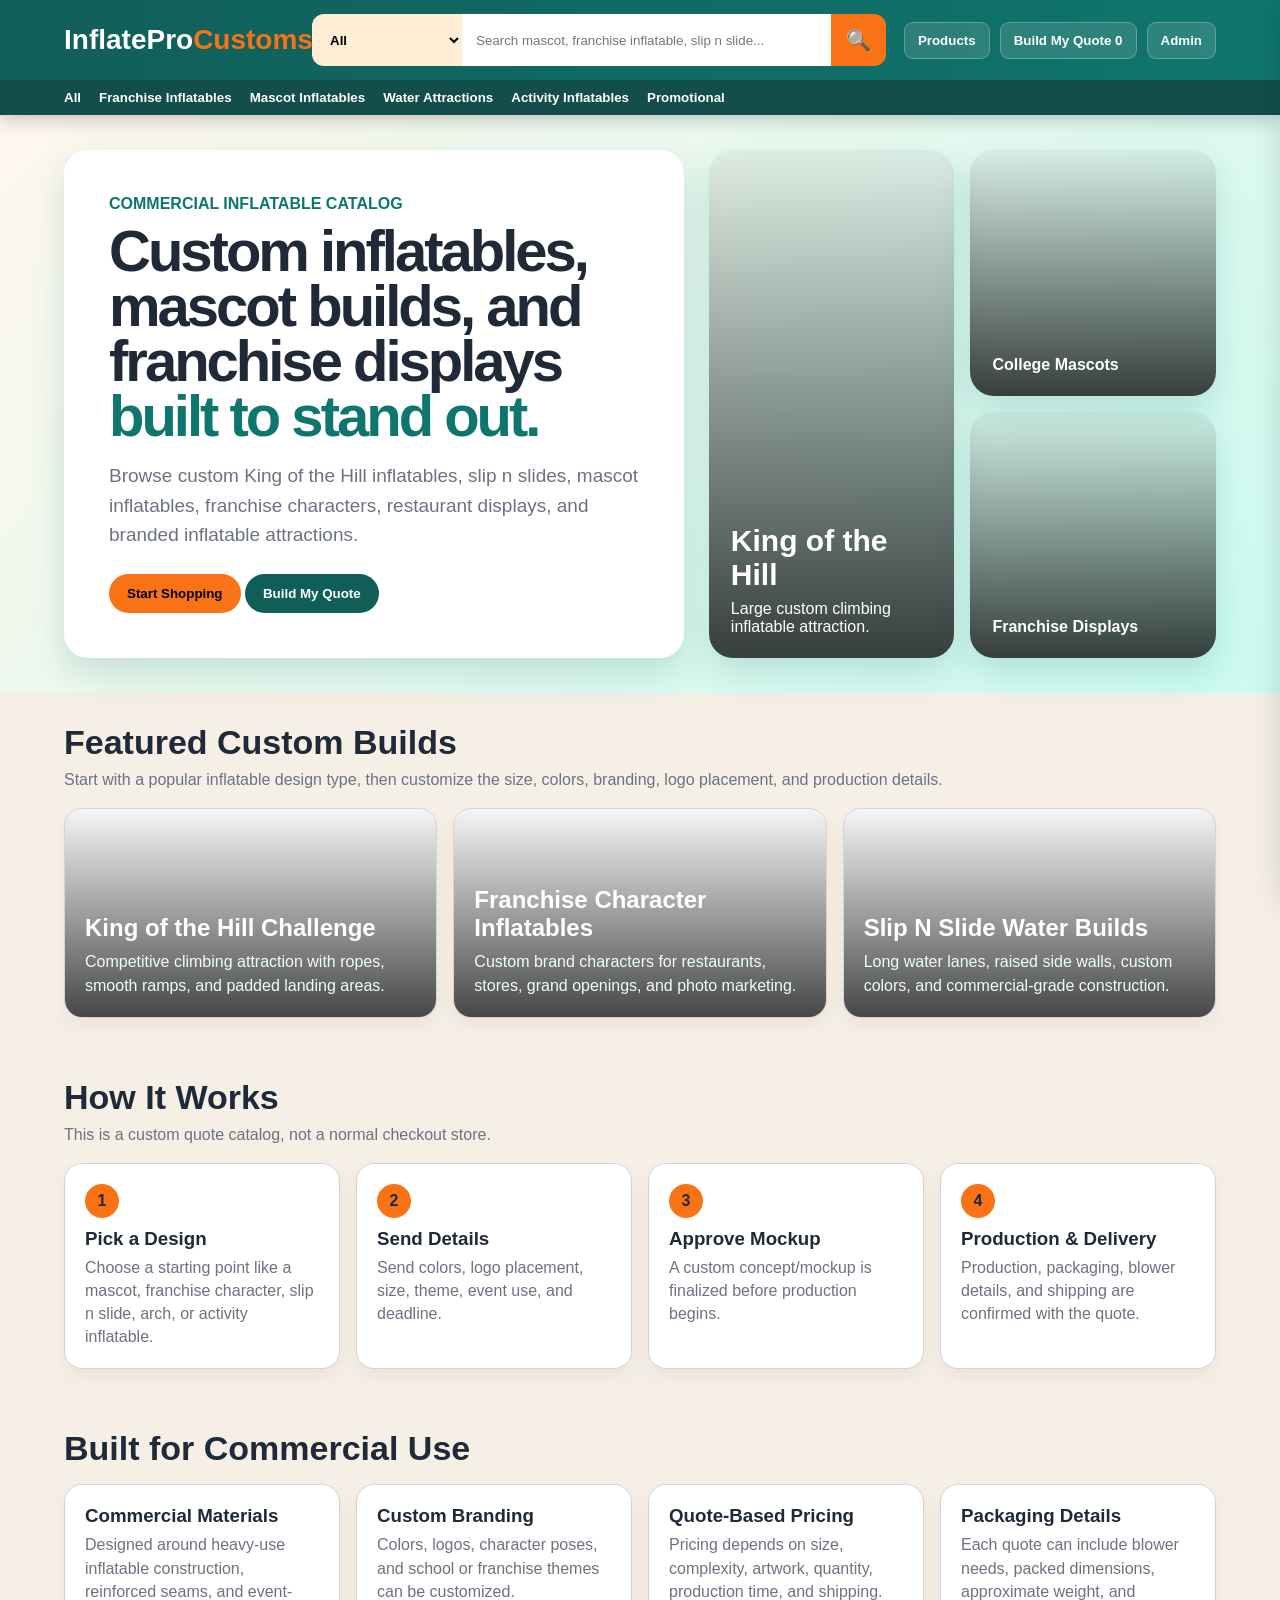
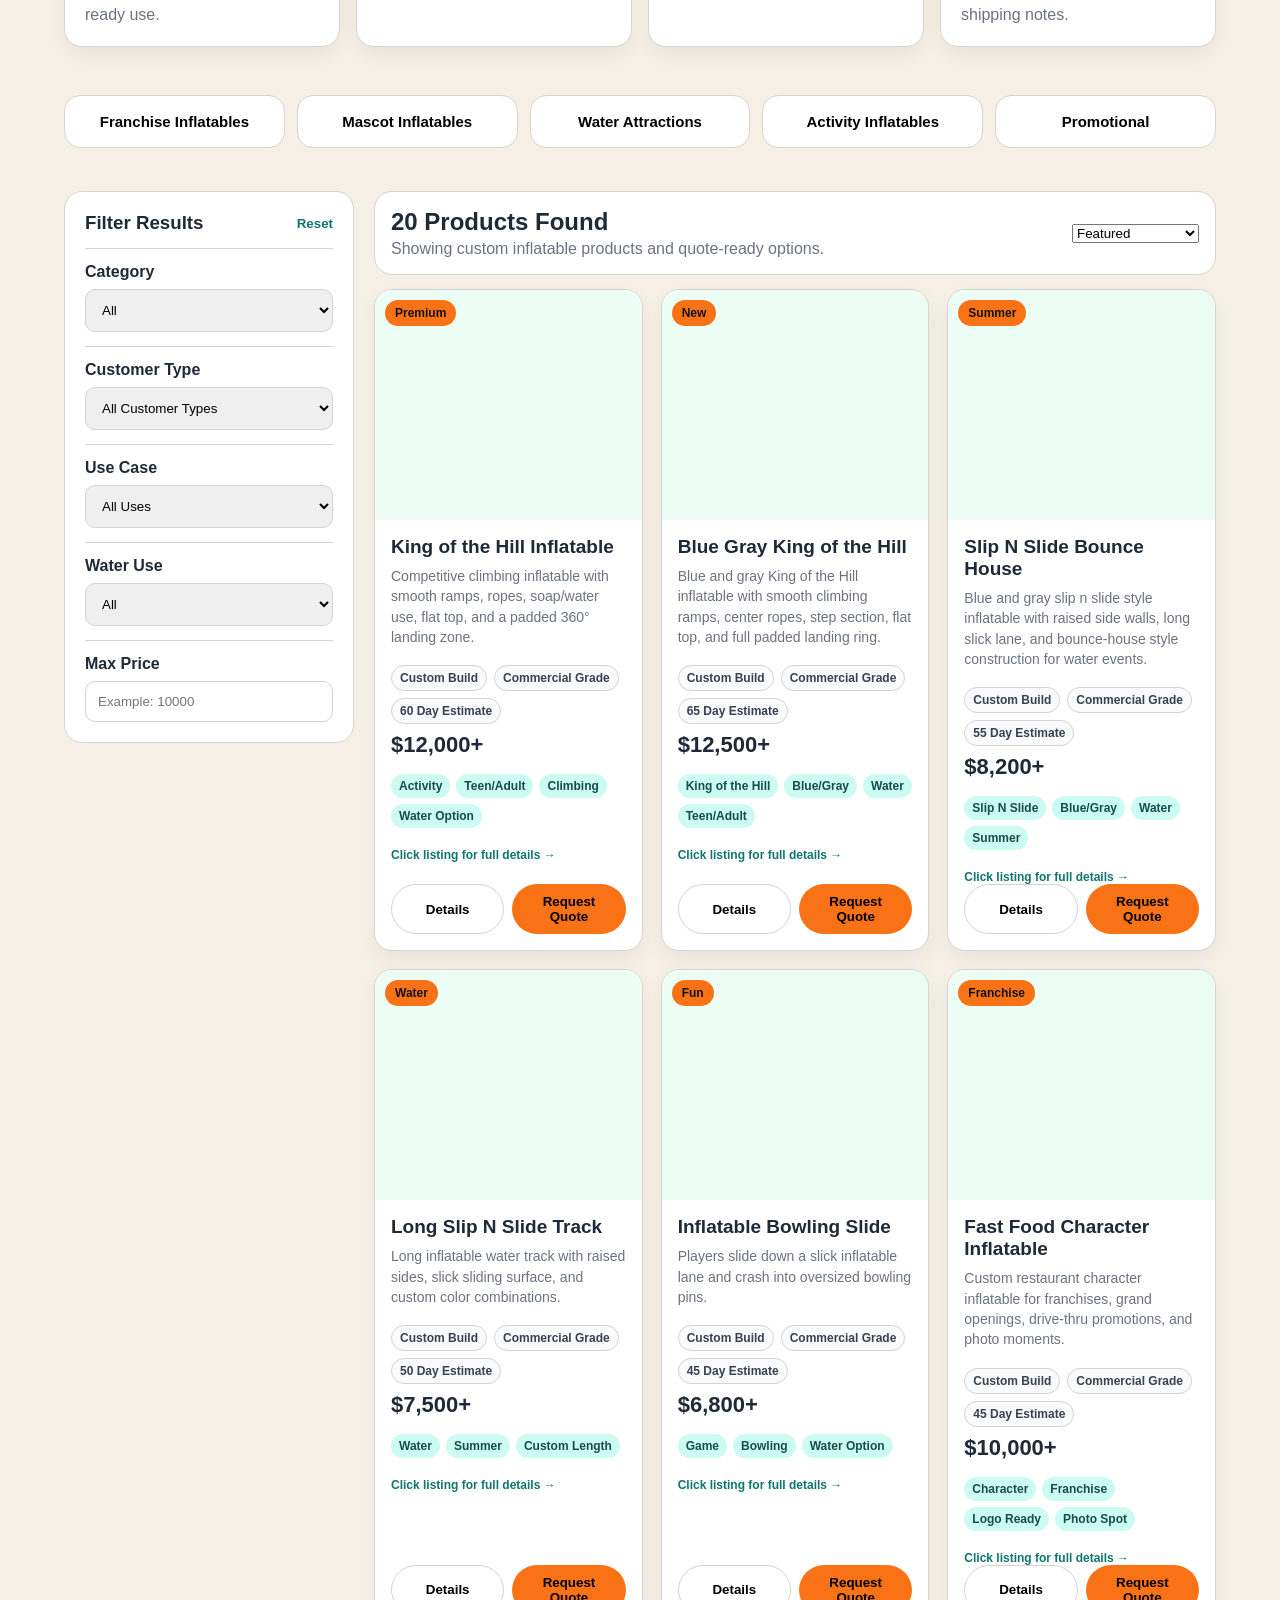
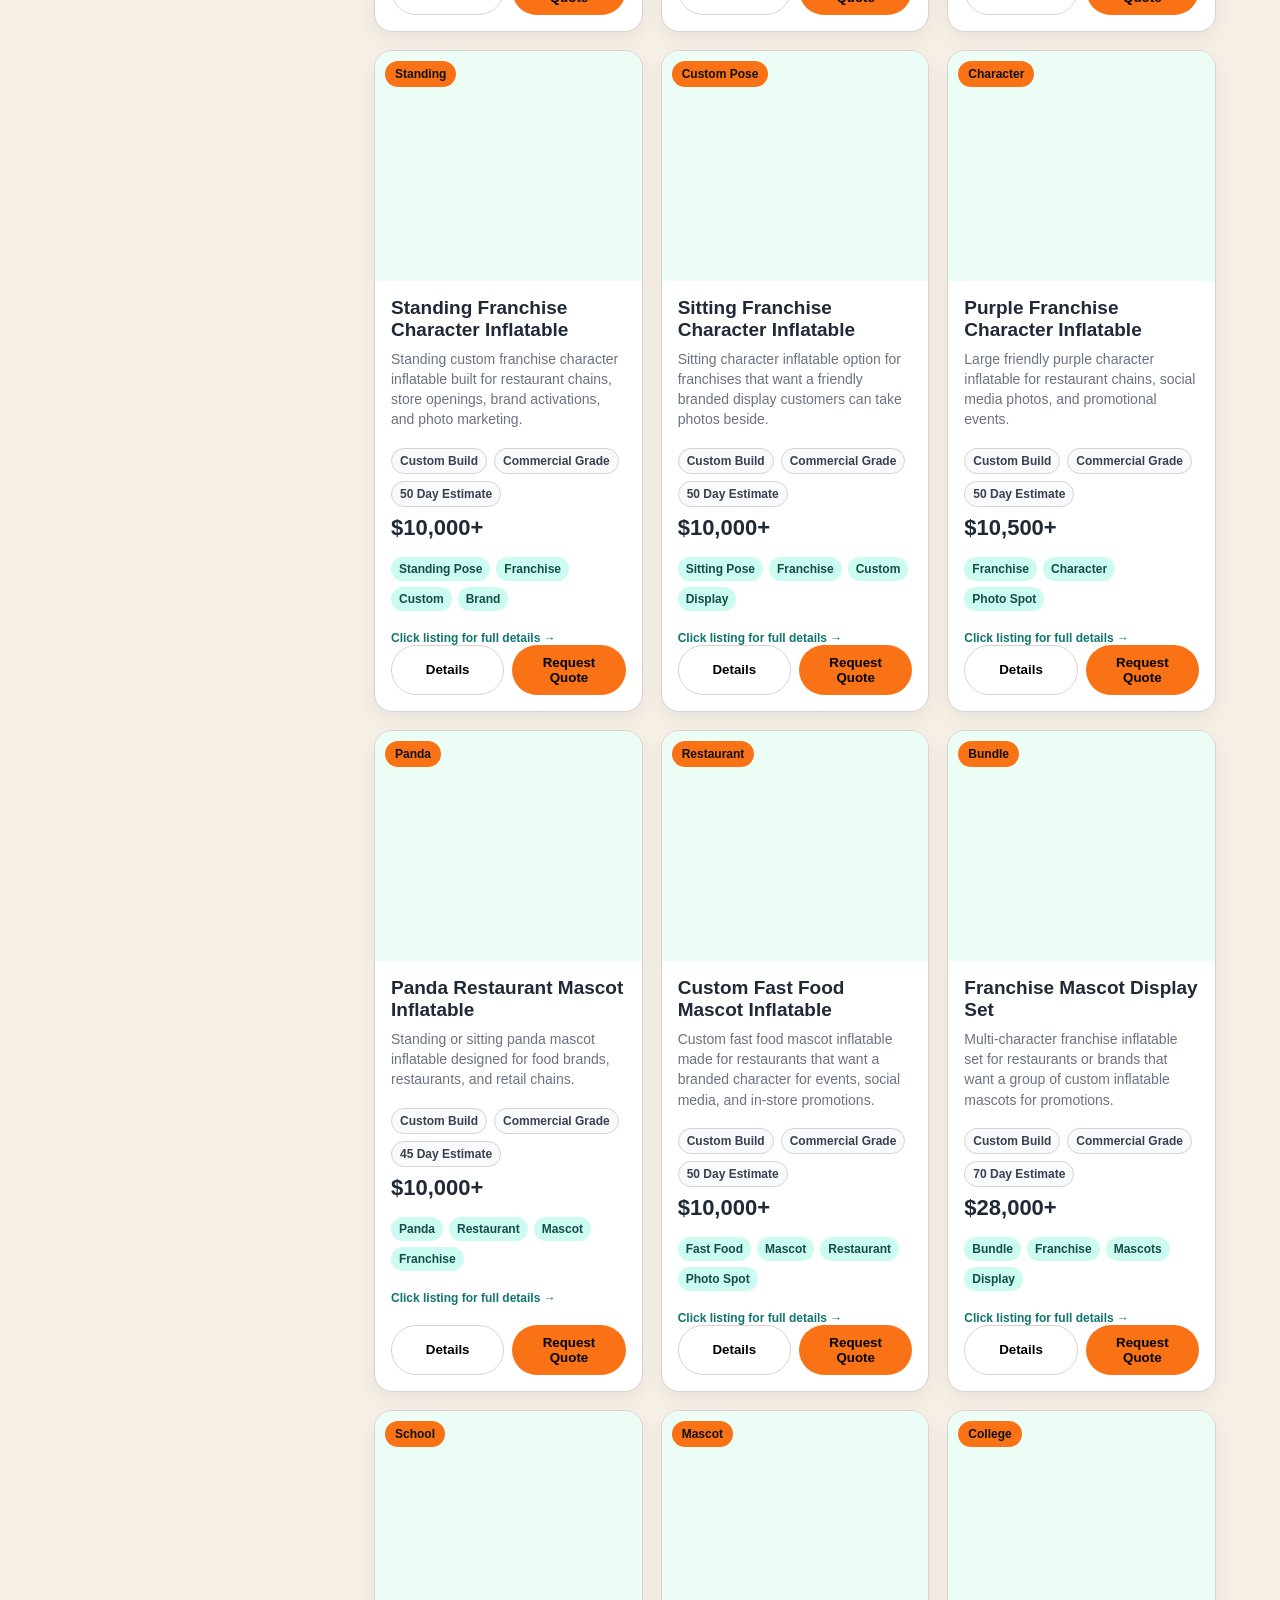
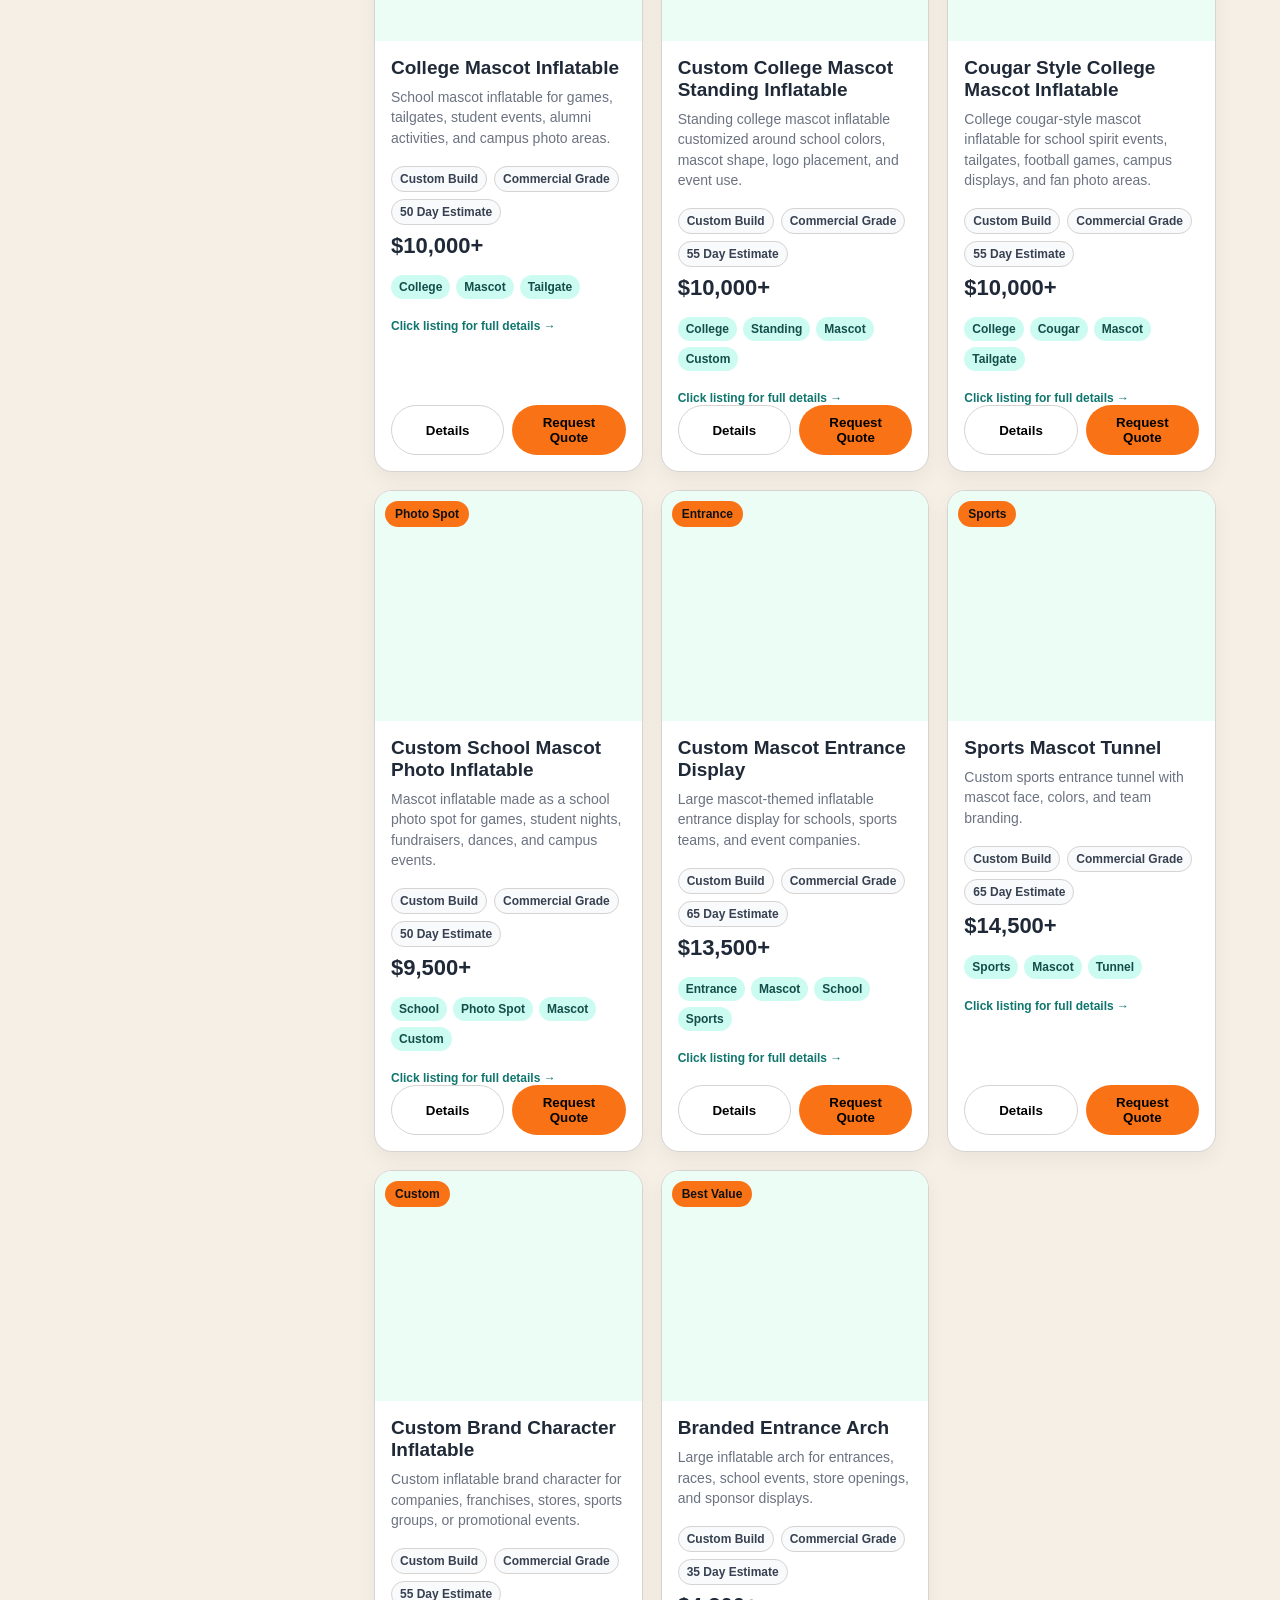
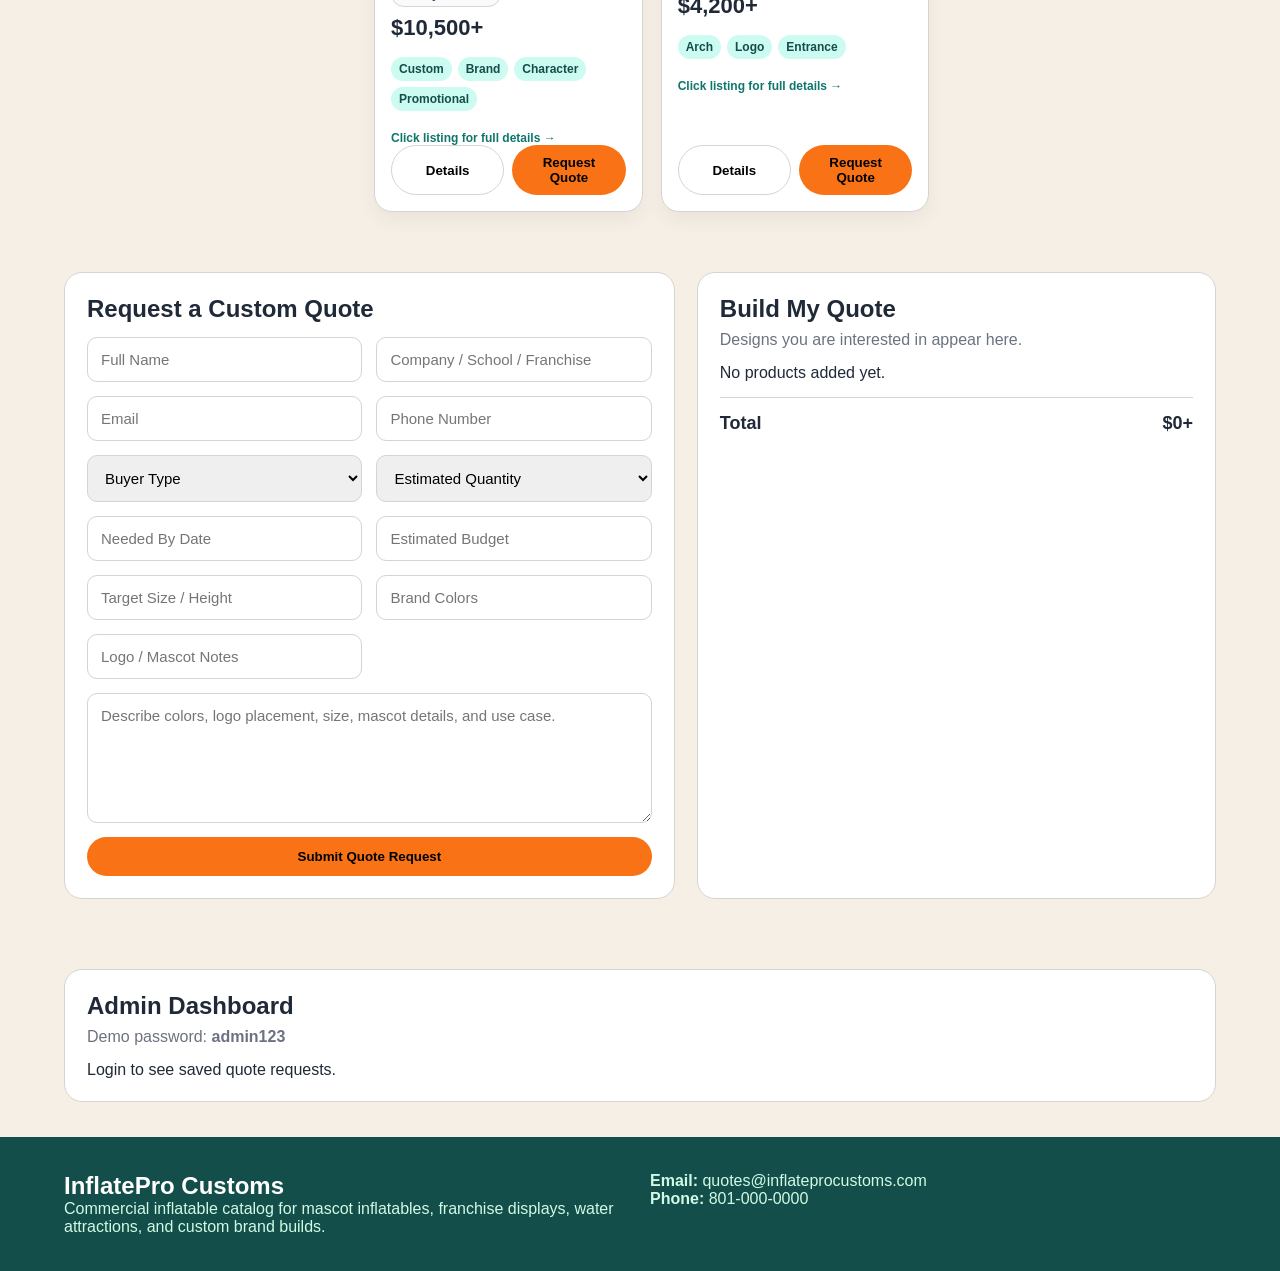
==== index.html @ a17d17d0 "Update index.html" ====
<!DOCTYPE html>
<html lang="en">
<head>
<meta charset="UTF-8">
<meta name="viewport" content="width=device-width, initial-scale=1.0">
<title>InflatePro Customs</title>

<style>
:root{
  --main:#0f766e;
  --dark:#115e59;
  --accent:#f97316;
  --cream:#fff7ed;
  --bg:#f5efe6;
  --card:#fff;
  --text:#1f2937;
  --muted:#6b7280;
  --border:#d6d3d1;
  --gold:#f59e0b;
}

*{box-sizing:border-box;margin:0;padding:0;font-family:Arial,Helvetica,sans-serif}
body{background:var(--bg);color:var(--text)}
button,input,select,textarea{font-family:inherit}
button{cursor:pointer}
.hidden{display:none!important}

header{
  position:sticky;
  top:0;
  z-index:1000;
  background:linear-gradient(90deg,var(--dark),var(--main));
  color:white;
  box-shadow:0 4px 18px rgba(0,0,0,.22);
}

.top{
  padding:14px 5%;
  display:grid;
  grid-template-columns:230px 1fr auto;
  gap:18px;
  align-items:center;
}

.logo{font-size:28px;font-weight:900}
.logo span{color:var(--accent)}

.search{
  display:grid;
  grid-template-columns:150px 1fr 55px;
  border-radius:12px;
  overflow:hidden;
}

.search select,.search input,.search button{border:0;padding:14px}
.search select{background:#ffedd5;font-weight:900}
.search button{background:var(--accent);font-size:20px}

.actions{display:flex;gap:10px}
.actions button{
  background:rgba(255,255,255,.12);
  color:white;
  border:1px solid rgba(255,255,255,.25);
  border-radius:9px;
  padding:10px 13px;
  font-weight:900;
}

nav{
  background:#134e4a;
  padding:10px 5%;
  display:flex;
  gap:18px;
  overflow-x:auto;
}

nav button{
  background:none;
  border:0;
  color:white;
  font-weight:900;
  white-space:nowrap;
}

nav button:hover{color:var(--accent)}

.hero{
  padding:35px 5%;
  display:grid;
  grid-template-columns:1.1fr .9fr;
  gap:25px;
  background:linear-gradient(135deg,#fff7ed,#ccfbf1);
}

.heroText{
  background:white;
  border-radius:24px;
  padding:45px;
  box-shadow:0 15px 35px rgba(15,118,110,.18);
}

.heroText h1{
  font-size:58px;
  line-height:.95;
  letter-spacing:-3px;
  margin-bottom:18px;
}

.heroText h1 span{color:var(--main)}

.heroText p{
  color:var(--muted);
  font-size:19px;
  line-height:1.55;
  margin-bottom:24px;
}

.btn{
  border:1px solid var(--border);
  background:white;
  border-radius:999px;
  padding:12px 18px;
  font-weight:900;
}

.btn.primary{border:0;background:var(--accent)}
.btn.dark{border:0;background:var(--dark);color:white}

.heroCards{
  display:grid;
  grid-template-columns:1fr 1fr;
  gap:16px;
}

.heroCard{
  min-height:180px;
  background-size:cover;
  background-position:center;
  border-radius:24px;
  position:relative;
  overflow:hidden;
  padding:22px;
  display:flex;
  align-items:flex-end;
  box-shadow:0 15px 35px rgba(15,118,110,.18);
}

.heroCard.big{grid-row:span 2}

.heroCard:after{
  content:"";
  position:absolute;
  inset:0;
  background:linear-gradient(to top,rgba(0,0,0,.75),rgba(0,0,0,.05));
}

.heroCard h3,.heroCard strong,.heroCard p{
  position:relative;
  z-index:2;
  color:white;
}

.heroCard h3{font-size:30px;margin-bottom:8px}

.quick{
  padding:18px 5%;
  display:grid;
  grid-template-columns:repeat(auto-fit,minmax(170px,1fr));
  gap:12px;
}

.quick button{
  background:white;
  border:1px solid var(--border);
  border-radius:16px;
  padding:17px;
  font-weight:900;
  font-size:15px;
}

.layout{
  padding:25px 5%;
  display:grid;
  grid-template-columns:290px 1fr;
  gap:20px;
}

aside{
  background:white;
  border:1px solid var(--border);
  border-radius:18px;
  padding:20px;
  height:max-content;
  position:sticky;
  top:120px;
}

.filter{
  border-top:1px solid var(--border);
  padding-top:14px;
  margin-top:14px;
}

.filter label{
  font-weight:900;
  display:block;
  margin-bottom:8px;
}

.filter input,.filter select{
  width:100%;
  padding:12px;
  border:1px solid var(--border);
  border-radius:10px;
}

.resultsTop{
  background:white;
  border:1px solid var(--border);
  border-radius:18px;
  padding:16px;
  margin-bottom:14px;
  display:flex;
  justify-content:space-between;
  align-items:center;
  gap:15px;
}

.resultsTop p{color:var(--muted);margin-top:4px}

.grid{
  display:grid;
  grid-template-columns:repeat(auto-fill,minmax(250px,1fr));
  gap:18px;
}

.card{
  background:white;
  border:1px solid var(--border);
  border-radius:18px;
  overflow:hidden;
  display:flex;
  flex-direction:column;
  box-shadow:0 8px 20px rgba(0,0,0,.05);
}

.img{
  height:230px;
  background:#ecfdf5;
  background-size:cover;
  background-position:center;
  position:relative;
}

.badge{
  position:absolute;
  top:10px;
  left:10px;
  background:var(--accent);
  color:#111;
  font-weight:900;
  font-size:12px;
  padding:6px 10px;
  border-radius:999px;
}

.cardBody{
  padding:16px;
  display:flex;
  flex-direction:column;
  flex:1;
}

.cardBody h3{font-size:19px;margin-bottom:8px}

.cardBody p{
  color:var(--muted);
  font-size:14px;
  line-height:1.45;
  margin-bottom:10px;
}

.stars{
  color:var(--gold);
  font-weight:900;
  font-size:13px;
  margin-bottom:8px;
}

.price{font-size:22px;font-weight:900;margin-bottom:8px}

.tags{
  display:flex;
  flex-wrap:wrap;
  gap:6px;
  margin:8px 0 14px;
}

.tag{
  background:#ccfbf1;
  color:#134e4a;
  border-radius:999px;
  padding:5px 8px;
  font-size:12px;
  font-weight:900;
}

.cardBtns{
  margin-top:auto;
  display:grid;
  grid-template-columns:1fr 1fr;
  gap:8px;
}

.cardBtns button{
  border:1px solid var(--border);
  background:white;
  border-radius:999px;
  padding:10px;
  font-weight:900;
}

.cardBtns .add{border:0;background:var(--accent)}

.quote{
  padding:35px 5%;
  display:grid;
  grid-template-columns:1fr .85fr;
  gap:22px;
}

form,.summary,.admin{
  background:white;
  border:1px solid var(--border);
  border-radius:18px;
  padding:22px;
}

form{
  display:grid;
  grid-template-columns:1fr 1fr;
  gap:14px;
}

form input,form select,form textarea{
  padding:13px;
  border:1px solid var(--border);
  border-radius:10px;
  font-size:15px;
}

form textarea,.full{grid-column:1/-1}
textarea{min-height:130px}

.item{
  border:1px solid var(--border);
  border-radius:12px;
  padding:12px;
  margin-bottom:10px;
}

.total{
  border-top:1px solid var(--border);
  margin-top:15px;
  padding-top:15px;
  display:flex;
  justify-content:space-between;
  font-size:18px;
  font-weight:900;
}

.modal{
  position:fixed;
  inset:0;
  background:rgba(0,0,0,.65);
  z-index:2000;
  display:none;
  align-items:center;
  justify-content:center;
  padding:20px;
}

.modal.open{display:flex}

.modalBox{
  background:white;
  width:1000px;
  max-width:100%;
  max-height:90vh;
  overflow:auto;
  border-radius:20px;
  display:grid;
  grid-template-columns:1fr 1fr;
  position:relative;
}

.close{
  position:absolute;
  top:12px;
  right:12px;
  border:0;
  background:#eee;
  width:38px;
  height:38px;
  border-radius:50%;
  font-size:20px;
}

.modalImg{
  min-height:430px;
  background:#ecfdf5;
  background-size:cover;
  background-position:center;
}

.modalInfo{padding:30px}
.modalInfo h2{font-size:34px;margin-bottom:10px}

.modalInfo p{
  color:var(--muted);
  line-height:1.55;
  margin-bottom:12px;
}

.specs{
  display:grid;
  grid-template-columns:1fr 1fr;
  gap:10px;
  margin:15px 0;
}

.spec{
  background:#f9fafb;
  border:1px solid var(--border);
  border-radius:10px;
  padding:10px;
}

.drawer{
  position:fixed;
  right:-420px;
  top:0;
  width:400px;
  max-width:100%;
  height:100vh;
  background:white;
  z-index:2100;
  transition:.25s;
  display:flex;
  flex-direction:column;
  box-shadow:-10px 0 35px rgba(0,0,0,.25);
}

.drawer.open{right:0}

.drawerHead{
  background:var(--dark);
  color:white;
  padding:18px;
  display:flex;
  justify-content:space-between;
}

.drawerHead button{
  background:none;
  border:0;
  color:white;
  font-size:24px;
}

.drawerBody{padding:18px;overflow:auto;flex:1}
.drawerFoot{border-top:1px solid var(--border);padding:18px}
.adminSection{padding:35px 5%}

footer{
  background:#134e4a;
  color:white;
  padding:35px 5%;
  display:grid;
  grid-template-columns:1fr 1fr;
  gap:20px;
}

footer p{color:#d1fae5}


.featured,.howWorks,.trust{padding:30px 5%}
.sectionTitle{margin-bottom:16px}
.sectionTitle h2{font-size:34px;margin-bottom:6px}
.sectionTitle p{color:var(--muted);line-height:1.5}
.featuredGrid,.steps,.trustGrid{display:grid;grid-template-columns:repeat(auto-fit,minmax(230px,1fr));gap:16px}
.featuredCard,.step,.trustCard{background:white;border:1px solid var(--border);border-radius:18px;padding:20px;box-shadow:0 8px 20px rgba(0,0,0,.05)}
.featuredCard{min-height:210px;background-size:cover;background-position:center;position:relative;overflow:hidden;display:flex;align-items:flex-end;cursor:pointer}
.featuredCard:after{content:"";position:absolute;inset:0;background:linear-gradient(to top,rgba(0,0,0,.72),rgba(0,0,0,.04))}
.featuredCard div{position:relative;z-index:2;color:white}
.featuredCard h3{font-size:24px;margin-bottom:8px}
.featuredCard p{color:#ecfeff;line-height:1.45}
.card{cursor:pointer;transition:.18s}
.card:hover{transform:translateY(-3px);box-shadow:0 12px 28px rgba(0,0,0,.1)}
.cardHint{font-size:12px;color:var(--main);font-weight:900;margin-top:6px}
.proofBadges{display:flex;flex-wrap:wrap;gap:7px;margin:8px 0}
.proof{background:#f9fafb;border:1px solid var(--border);border-radius:999px;padding:5px 8px;font-size:12px;font-weight:900;color:#374151}
.modalBox{width:1180px;grid-template-columns:1.05fr .95fr}
.galleryThumbs{display:grid;grid-template-columns:repeat(4,1fr);gap:8px;padding:10px;background:#f9fafb}
.thumb{height:78px;background-size:cover;background-position:center;border:2px solid transparent;border-radius:10px;cursor:pointer}
.thumb.active{border-color:var(--accent)}
.detailTabs{grid-column:1/-1;padding:0 30px 28px}
.detailBlock{border-top:1px solid var(--border);padding-top:18px;margin-top:18px}
.detailBlock h3{margin-bottom:10px}
.detailList{display:grid;grid-template-columns:repeat(auto-fit,minmax(210px,1fr));gap:10px}
.detailList div{background:#f9fafb;border:1px solid var(--border);border-radius:12px;padding:12px;line-height:1.45}
.step strong{display:inline-grid;place-items:center;background:var(--accent);width:34px;height:34px;border-radius:50%;margin-bottom:10px}
.step p,.trustCard p{color:var(--muted);line-height:1.45;margin-top:6px}

@media(max-width:900px){
  .top,.hero,.layout,.quote,.modalBox,footer{grid-template-columns:1fr}
  aside{position:static}
  .heroText h1{font-size:42px}
  form{grid-template-columns:1fr}
}
</style>
</head>

<body>

<header>
  <div class="top">
    <div class="logo">InflatePro<span>Customs</span></div>

    <div class="search">
      <select id="department">
        <option value="all">All</option>
      </select>
      <input id="searchInput" placeholder="Search mascot, franchise inflatable, slip n slide..." oninput="renderProducts()">
      <button onclick="renderProducts()">🔍</button>
    </div>

    <div class="actions">
      <button onclick="scrollToProducts()">Products</button>
      <button onclick="openCart()">Build My Quote <span id="cartCount">0</span></button>
      <button onclick="adminLogin()">Admin</button>
    </div>
  </div>

  <nav id="nav"></nav>
</header>

<section class="hero">
  <div class="heroText">
    <div style="color:var(--main);font-weight:900;margin-bottom:10px;">COMMERCIAL INFLATABLE CATALOG</div>
    <h1>Custom inflatables, mascot builds, and franchise displays <span>built to stand out.</span></h1>
    <p>Browse custom King of the Hill inflatables, slip n slides, mascot inflatables, franchise characters, restaurant displays, and branded inflatable attractions.</p>
    <button class="btn primary" onclick="scrollToProducts()">Start Shopping</button>
    <button class="btn dark" onclick="openCart()">Build My Quote</button>
  </div>

  <div class="heroCards">
    <div class="heroCard big" id="heroBig">
      <div>
        <h3>King of the Hill</h3>
        <p>Large custom climbing inflatable attraction.</p>
      </div>
    </div>

    <div class="heroCard" id="heroMascot">
      <strong>College Mascots</strong>
    </div>

    <div class="heroCard" id="heroFranchise">
      <strong>Franchise Displays</strong>
    </div>
  </div>
</section>


<section class="featured">
  <div class="sectionTitle">
    <h2>Featured Custom Builds</h2>
    <p>Start with a popular inflatable design type, then customize the size, colors, branding, logo placement, and production details.</p>
  </div>
  <div class="featuredGrid">
    <div class="featuredCard" id="featuredHill" onclick="openModal(1)"><div><h3>King of the Hill Challenge</h3><p>Competitive climbing attraction with ropes, smooth ramps, and padded landing areas.</p></div></div>
    <div class="featuredCard" id="featuredFranchise" onclick="openModal(6)"><div><h3>Franchise Character Inflatables</h3><p>Custom brand characters for restaurants, stores, grand openings, and photo marketing.</p></div></div>
    <div class="featuredCard" id="featuredSlide" onclick="openModal(3)"><div><h3>Slip N Slide Water Builds</h3><p>Long water lanes, raised side walls, custom colors, and commercial-grade construction.</p></div></div>
  </div>
</section>

<section class="howWorks">
  <div class="sectionTitle"><h2>How It Works</h2><p>This is a custom quote catalog, not a normal checkout store.</p></div>
  <div class="steps">
    <div class="step"><strong>1</strong><h3>Pick a Design</h3><p>Choose a starting point like a mascot, franchise character, slip n slide, arch, or activity inflatable.</p></div>
    <div class="step"><strong>2</strong><h3>Send Details</h3><p>Send colors, logo placement, size, theme, event use, and deadline.</p></div>
    <div class="step"><strong>3</strong><h3>Approve Mockup</h3><p>A custom concept/mockup is finalized before production begins.</p></div>
    <div class="step"><strong>4</strong><h3>Production & Delivery</h3><p>Production, packaging, blower details, and shipping are confirmed with the quote.</p></div>
  </div>
</section>

<section class="trust">
  <div class="sectionTitle"><h2>Built for Commercial Use</h2></div>
  <div class="trustGrid">
    <div class="trustCard"><h3>Commercial Materials</h3><p>Designed around heavy-use inflatable construction, reinforced seams, and event-ready use.</p></div>
    <div class="trustCard"><h3>Custom Branding</h3><p>Colors, logos, character poses, and school or franchise themes can be customized.</p></div>
    <div class="trustCard"><h3>Quote-Based Pricing</h3><p>Pricing depends on size, complexity, artwork, quantity, production time, and shipping.</p></div>
    <div class="trustCard"><h3>Packaging Details</h3><p>Each quote can include blower needs, packed dimensions, approximate weight, and shipping notes.</p></div>
  </div>
</section>

<section class="quick" id="quick"></section>

<section class="layout" id="products">
  <aside>
    <div style="display:flex;justify-content:space-between;align-items:center;">
      <h3>Filter Results</h3>
      <button style="border:0;background:none;color:var(--main);font-weight:900;" onclick="resetFilters()">Reset</button>
    </div>

    <div class="filter">
      <label>Category</label>
      <select id="category" onchange="renderProducts()"></select>
    </div>

    <div class="filter">
      <label>Customer Type</label>
      <select id="market" onchange="renderProducts()"></select>
    </div>

    <div class="filter">
      <label>Use Case</label>
      <select id="use" onchange="renderProducts()"></select>
    </div>

    <div class="filter">
      <label>Water Use</label>
      <select id="water" onchange="renderProducts()">
        <option value="all">All</option>
        <option value="true">Water Compatible</option>
        <option value="false">Dry Use</option>
      </select>
    </div>

    <div class="filter">
      <label>Max Price</label>
      <input id="maxPrice" type="number" placeholder="Example: 10000" oninput="renderProducts()">
    </div>
  </aside>

  <main>
    <div class="resultsTop">
      <div>
        <h2 id="resultTitle">Products</h2>
        <p id="resultSub">Showing products</p>
      </div>

      <select id="sort" onchange="renderProducts()">
        <option value="featured">Featured</option>
        <option value="low">Price Low to High</option>
        <option value="high">Price High to Low</option>
        <option value="rating">Highest Rated</option>
      </select>
    </div>

    <div class="grid" id="grid"></div>
  </main>
</section>

<section class="quote">
  <form id="quoteForm" onsubmit="submitQuote(event)">
    <h2 class="full">Request a Custom Quote</h2>
    <input id="name" placeholder="Full Name" required>
    <input id="company" placeholder="Company / School / Franchise" required>
    <input id="email" type="email" placeholder="Email" required>
    <input id="phone" placeholder="Phone Number" required>

    <select id="buyer" required>
      <option value="">Buyer Type</option>
      <option>Franchise / Restaurant</option>
      <option>College / School</option>
      <option>Event Company</option>
      <option>Corporate Brand</option>
      <option>Other</option>
    </select>

    <select id="qty" required>
      <option value="">Estimated Quantity</option>
      <option>1</option>
      <option>2-5</option>
      <option>6-10</option>
      <option>10+</option>
    </select>

    <input id="deadline" placeholder="Needed By Date">
    <input id="budget" placeholder="Estimated Budget">
    <input id="targetSize" placeholder="Target Size / Height">
    <input id="brandColors" placeholder="Brand Colors">
    <input id="logoNeeded" placeholder="Logo / Mascot Notes">

    <textarea id="details" placeholder="Describe colors, logo placement, size, mascot details, and use case."></textarea>

    <button class="btn primary full" type="submit">Submit Quote Request</button>
  </form>

  <div class="summary">
    <h2>Build My Quote</h2>
    <p style="color:var(--muted);margin:8px 0 15px;">Designs you are interested in appear here.</p>
    <div id="quoteItems"></div>
    <div class="total">
      <span>Total</span>
      <span id="quoteTotal">$0+</span>
    </div>
  </div>
</section>

<section class="adminSection">
  <div class="admin">
    <h2>Admin Dashboard</h2>
    <p style="color:var(--muted);margin:8px 0 15px;">Demo password: <strong>admin123</strong></p>
    <div id="adminBox">Login to see saved quote requests.</div>
  </div>
</section>

<div class="drawer" id="drawer">
  <div class="drawerHead">
    <strong>Build My Quote</strong>
    <button onclick="closeCart()">×</button>
  </div>
  <div class="drawerBody" id="drawerItems"></div>
  <div class="drawerFoot">
    <strong>Total: <span id="drawerTotal">$0+</span></strong>
    <br><br>
    <button class="btn primary" style="width:100%" onclick="document.querySelector('.quote').scrollIntoView({behavior:'smooth'});closeCart();">Finish Quote</button>
  </div>
</div>

<div class="modal" id="modal">
  <div class="modalBox">
    <button class="close" onclick="closeModal()">×</button>
    <div>
      <div class="modalImg" id="modalImg"></div>
      <div class="galleryThumbs" id="galleryThumbs"></div>
    </div>
    <div class="modalInfo">
      <h2 id="modalName"></h2>
      <div class="stars" id="modalRating"></div>
      <h3 id="modalPrice"></h3>
      <p id="modalDesc"></p>
      <div class="tags" id="modalTags"></div>
      <div class="specs" id="modalSpecs"></div>
      <button class="btn primary" id="modalAdd">Request Quote</button>
    </div>
    <div class="detailTabs">
      <div class="detailBlock"><h3>Product Details</h3><div class="detailList" id="productDetails"></div></div>
      <div class="detailBlock"><h3>Packaging & Shipping</h3><div class="detailList" id="packagingDetails"></div></div>
      <div class="detailBlock"><h3>What Is Included</h3><div class="detailList" id="includedDetails"></div></div>
    </div>
  </div>
</div>

<footer>
  <div>
    <h2>InflatePro Customs</h2>
    <p>Commercial inflatable catalog for mascot inflatables, franchise displays, water attractions, and custom brand builds.</p>
  </div>
  <div>
    <p><strong>Email:</strong> quotes@inflateprocustoms.com</p>
    <p><strong>Phone:</strong> 801-000-0000</p>
  </div>
</footer>

<script>
function makeImage(title,type){
  const colors = {
    hill:["#0f766e","#38bdf8","#f97316"],
    slide:["#2563eb","#7dd3fc","#f97316"],
    mascot:["#7c3aed","#f8fafc","#f97316"],
    panda:["#111827","#ffffff","#f97316"],
    franchise:["#f97316","#fde68a","#0f766e"],
    arch:["#0f766e","#ccfbf1","#f97316"]
  };

  const c = colors[type] || colors.franchise;

  const svg = `
  <svg xmlns="http://www.w3.org/2000/svg" width="1400" height="900" viewBox="0 0 1400 900">
    <defs>
      <linearGradient id="bg" x1="0" y1="0" x2="1" y2="1">
        <stop offset="0" stop-color="#fff7ed"/>
        <stop offset="1" stop-color="#ccfbf1"/>
      </linearGradient>
      <filter id="shadow">
        <feDropShadow dx="0" dy="18" stdDeviation="16" flood-color="#000" flood-opacity=".25"/>
      </filter>
    </defs>

    <rect width="1400" height="900" fill="url(#bg)"/>
    <circle cx="1120" cy="150" r="260" fill="#99f6e4" opacity=".55"/>
    <rect x="80" y="650" width="1240" height="150" rx="75" fill="#d1fae5" stroke="#115e59" stroke-width="8"/>

    ${
      type === "hill" ? `
      <g filter="url(#shadow)">
        <rect x="250" y="540" width="900" height="210" rx="100" fill="${c[0]}" stroke="#134e4a" stroke-width="10"/>
        <rect x="360" y="590" width="680" height="110" rx="55" fill="${c[1]}" stroke="#134e4a" stroke-width="6"/>
        <path d="M390 610 L700 230 L1010 610 Z" fill="${c[1]}" stroke="#134e4a" stroke-width="10"/>
        <path d="M500 610 L700 310 L900 610 Z" fill="#bae6fd" opacity=".9"/>
        <rect x="610" y="220" width="180" height="65" rx="25" fill="#22c55e" stroke="#134e4a" stroke-width="8"/>
        <line x1="700" y1="290" x2="500" y2="610" stroke="${c[2]}" stroke-width="10"/>
        <line x1="700" y1="290" x2="560" y2="610" stroke="${c[2]}" stroke-width="10"/>
        <line x1="700" y1="290" x2="620" y2="610" stroke="${c[2]}" stroke-width="10"/>
        <line x1="700" y1="290" x2="680" y2="610" stroke="${c[2]}" stroke-width="10"/>
        <line x1="700" y1="290" x2="740" y2="610" stroke="${c[2]}" stroke-width="10"/>
        <line x1="700" y1="290" x2="800" y2="610" stroke="${c[2]}" stroke-width="10"/>
        <line x1="700" y1="290" x2="860" y2="610" stroke="${c[2]}" stroke-width="10"/>
        <line x1="700" y1="290" x2="920" y2="610" stroke="${c[2]}" stroke-width="10"/>
      </g>` :
      type === "slide" ? `
      <g filter="url(#shadow)">
        <path d="M180 660 L1180 660 L980 350 L360 350 Z" fill="${c[0]}" stroke="#134e4a" stroke-width="10"/>
        <path d="M300 625 L1060 625 L910 410 L430 410 Z" fill="${c[1]}" opacity=".95"/>
        <line x1="180" y1="660" x2="360" y2="350" stroke="#1e40af" stroke-width="42"/>
        <line x1="1180" y1="660" x2="980" y2="350" stroke="#1e40af" stroke-width="42"/>
        <circle cx="1070" cy="650" r="20" fill="#7dd3fc"/>
        <circle cx="1125" cy="625" r="16" fill="#7dd3fc"/>
        <circle cx="1010" cy="615" r="14" fill="#7dd3fc"/>
      </g>` :
      type === "arch" ? `
      <g filter="url(#shadow)">
        <rect x="260" y="240" width="880" height="520" rx="130" fill="${c[0]}" stroke="#134e4a" stroke-width="10"/>
        <rect x="430" y="390" width="540" height="370" rx="70" fill="#fff7ed" stroke="#134e4a" stroke-width="8"/>
        <rect x="350" y="290" width="700" height="90" rx="45" fill="${c[2]}" stroke="#134e4a" stroke-width="6"/>
      </g>` :
      `
      <g filter="url(#shadow)">
        <ellipse cx="700" cy="360" rx="205" ry="190" fill="${c[1]}" stroke="#134e4a" stroke-width="10"/>
        <rect x="450" y="500" width="500" height="260" rx="120" fill="${c[0]}" stroke="#134e4a" stroke-width="10"/>
        <rect x="315" y="470" width="220" height="140" rx="70" fill="${c[0]}" stroke="#134e4a" stroke-width="8"/>
        <rect x="865" y="470" width="220" height="140" rx="70" fill="${c[0]}" stroke="#134e4a" stroke-width="8"/>
        <circle cx="620" cy="340" r="28" fill="#111827"/>
        <circle cx="780" cy="340" r="28" fill="#111827"/>
        <path d="M610 410 Q700 480 790 410" fill="none" stroke="#111827" stroke-width="12" stroke-linecap="round"/>
        <circle cx="540" cy="240" r="55" fill="${c[0]}" stroke="#134e4a" stroke-width="8"/>
        <circle cx="860" cy="240" r="55" fill="${c[0]}" stroke="#134e4a" stroke-width="8"/>
      </g>`
    }

    <rect x="90" y="70" width="760" height="150" rx="30" fill="white" stroke="#d6d3d1" stroke-width="4"/>
    <text x="130" y="145" font-family="Arial" font-size="54" font-weight="900" fill="#1f2937">${title}</text>
    <text x="130" y="195" font-family="Arial" font-size="25" font-weight="700" fill="#0f766e">InflatePro Customs</text>
  </svg>`;

  return "data:image/svg+xml;charset=UTF-8," + encodeURIComponent(svg);
}

const products = [
  {
    id:1,
    name:"King of the Hill Inflatable",
    category:"Activity Inflatables",
    market:"Event Rentals",
    use:"Game / Activity",
    price:12000,
    image:"images/king-of-the-hill.png",
    rating:4.9,
    reviews:19,
    badge:"Premium",
    size:"Large Custom",
    days:60,
    water:true,
    desc:"Competitive climbing inflatable with smooth ramps, ropes, soap/water use, flat top, and a padded 360° landing zone.",
    tags:["Activity","Teen/Adult","Climbing","Water Option"],
    keywords:["king of the mountain","king of the hill","hill","climb","water","soap","teen"]
  },
  {
    id:2,
    name:"Blue Gray King of the Hill",
    category:"Activity Inflatables",
    market:"Event Rentals",
    use:"Game / Activity",
    price:12500,
    image:"images/blue-gray-king-of-the-hill.png",
    rating:4.9,
    reviews:16,
    badge:"New",
    size:"Large Custom",
    days:65,
    water:true,
    desc:"Blue and gray King of the Hill inflatable with smooth climbing ramps, center ropes, step section, flat top, and full padded landing ring.",
    tags:["King of the Hill","Blue/Gray","Water","Teen/Adult"],
    keywords:["blue gray king of the hill","king of the mountain","climbing inflatable","ropes","landing ring","soap water"]
  },
  {
    id:3,
    name:"Slip N Slide Bounce House",
    category:"Water Attractions",
    market:"Event Rentals",
    use:"Water Attraction",
    price:8200,
    image:"images/slip-n-slide-bounce-house.png",
    rating:4.8,
    reviews:21,
    badge:"Summer",
    size:"Custom Length",
    days:55,
    water:true,
    desc:"Blue and gray slip n slide style inflatable with raised side walls, long slick lane, and bounce-house style construction for water events.",
    tags:["Slip N Slide","Blue/Gray","Water","Summer"],
    keywords:["blue gray slip n slide","slip and slide bounce house","water track","side walls","slick lane"]
  },
  {
    id:4,
    name:"Long Slip N Slide Track",
    category:"Water Attractions",
    market:"Event Rentals",
    use:"Water Attraction",
    price:7500,
    image:"images/long-slip-n-slide-track.png",
    rating:4.7,
    reviews:18,
    badge:"Water",
    size:"30-100 ft",
    days:50,
    water:true,
    desc:"Long inflatable water track with raised sides, slick sliding surface, and custom color combinations.",
    tags:["Water","Summer","Custom Length"],
    keywords:["slip n slide","slip and slide","water slide","summer"]
  },
  {
    id:5,
    name:"Inflatable Bowling Slide",
    category:"Activity Inflatables",
    market:"Event Rentals",
    use:"Game / Activity",
    price:6800,
    image:"images/inflatable-bowling-slide.png",
    rating:4.8,
    reviews:22,
    badge:"Fun",
    size:"25-60 ft",
    days:45,
    water:true,
    desc:"Players slide down a slick inflatable lane and crash into oversized bowling pins.",
    tags:["Game","Bowling","Water Option"],
    keywords:["bowling","pins","slide","game"]
  },
  {
    id:6,
    name:"Fast Food Character Inflatable",
    category:"Franchise Inflatables",
    market:"Restaurants",
    use:"Brand Display",
    price:10000,
    image:"images/franchise-character.png",
    rating:4.9,
    reviews:42,
    badge:"Franchise",
    size:"Up to 6 ft",
    days:45,
    water:false,
    desc:"Custom restaurant character inflatable for franchises, grand openings, drive-thru promotions, and photo moments.",
    tags:["Character","Franchise","Logo Ready","Photo Spot"],
    keywords:["restaurant","fast food","character","franchise","brand display"]
  },
  {
    id:7,
    name:"Standing Franchise Character Inflatable",
    category:"Franchise Inflatables",
    market:"Restaurants",
    use:"Brand Display",
    price:10000,
    image:"images/standing-franchise-character.png",
    rating:4.9,
    reviews:18,
    badge:"Standing",
    size:"Up to 6 ft",
    days:50,
    water:false,
    desc:"Standing custom franchise character inflatable built for restaurant chains, store openings, brand activations, and photo marketing.",
    tags:["Standing Pose","Franchise","Custom","Brand"],
    keywords:["standing mascot","standing character","restaurant inflatable","brand display","custom franchise"]
  },
  {
    id:8,
    name:"Sitting Franchise Character Inflatable",
    category:"Franchise Inflatables",
    market:"Restaurants",
    use:"Brand Display",
    price:10000,
    image:"images/sitting-franchise-character.png",
    rating:4.8,
    reviews:11,
    badge:"Custom Pose",
    size:"Up to 6 ft",
    days:50,
    water:false,
    desc:"Sitting character inflatable option for franchises that want a friendly branded display customers can take photos beside.",
    tags:["Sitting Pose","Franchise","Custom","Display"],
    keywords:["sitting mascot","sitting character","restaurant inflatable","custom pose","franchise display"]
  },
  {
    id:9,
    name:"Purple Franchise Character Inflatable",
    category:"Franchise Inflatables",
    market:"Restaurants",
    use:"Photo Spot",
    price:10500,
    image:"images/purple-franchise-character.png",
    rating:4.8,
    reviews:18,
    badge:"Character",
    size:"Up to 6 ft",
    days:50,
    water:false,
    desc:"Large friendly purple character inflatable for restaurant chains, social media photos, and promotional events.",
    tags:["Franchise","Character","Photo Spot"],
    keywords:["purple","character","restaurant","franchise","photo spot"]
  },
  {
    id:10,
    name:"Panda Restaurant Mascot Inflatable",
    category:"Franchise Inflatables",
    market:"Restaurants",
    use:"Photo Spot",
    price:10000,
    image:"images/panda-mascot.png",
    rating:4.9,
    reviews:31,
    badge:"Panda",
    size:"4-8 ft",
    days:45,
    water:false,
    desc:"Standing or sitting panda mascot inflatable designed for food brands, restaurants, and retail chains.",
    tags:["Panda","Restaurant","Mascot","Franchise"],
    keywords:["panda","restaurant","mascot","brand","food brand inflatable"]
  },
  {
    id:11,
    name:"Custom Fast Food Mascot Inflatable",
    category:"Franchise Inflatables",
    market:"Restaurants",
    use:"Photo Spot",
    price:10000,
    image:"images/fast-food-mascot.png",
    rating:4.8,
    reviews:20,
    badge:"Restaurant",
    size:"4-8 ft",
    days:50,
    water:false,
    desc:"Custom fast food mascot inflatable made for restaurants that want a branded character for events, social media, and in-store promotions.",
    tags:["Fast Food","Mascot","Restaurant","Photo Spot"],
    keywords:["fast food mascot","restaurant mascot","custom mascot","franchise inflatable","brand character"]
  },
  {
    id:12,
    name:"Franchise Mascot Display Set",
    category:"Franchise Inflatables",
    market:"Restaurants",
    use:"Brand Display",
    price:28000,
    image:"images/franchise-display-set.png",
    rating:4.9,
    reviews:9,
    badge:"Bundle",
    size:"3 Piece Set",
    days:70,
    water:false,
    desc:"Multi-character franchise inflatable set for restaurants or brands that want a group of custom inflatable mascots for promotions.",
    tags:["Bundle","Franchise","Mascots","Display"],
    keywords:["franchise mascot set","restaurant display set","multiple mascots","brand characters","custom inflatable set"]
  },
  {
    id:13,
    name:"College Mascot Inflatable",
    category:"Mascot Inflatables",
    market:"Schools",
    use:"School Event",
    price:10000,
    image:"images/college-mascot.png",
    rating:4.9,
    reviews:26,
    badge:"School",
    size:"5-10 ft",
    days:50,
    water:false,
    desc:"School mascot inflatable for games, tailgates, student events, alumni activities, and campus photo areas.",
    tags:["College","Mascot","Tailgate"],
    keywords:["school","college","football","mascot","tailgate","campus"]
  },
  {
    id:14,
    name:"Custom College Mascot Standing Inflatable",
    category:"Mascot Inflatables",
    market:"Schools",
    use:"School Event",
    price:10000,
    image:"images/standing-college-mascot.png",
    rating:4.8,
    reviews:23,
    badge:"Mascot",
    size:"5-10 ft",
    days:55,
    water:false,
    desc:"Standing college mascot inflatable customized around school colors, mascot shape, logo placement, and event use.",
    tags:["College","Standing","Mascot","Custom"],
    keywords:["custom college mascot","standing mascot","school mascot inflatable","logo mascot","team spirit"]
  },
  {
    id:15,
    name:"Cougar Style College Mascot Inflatable",
    category:"Mascot Inflatables",
    market:"Schools",
    use:"School Event",
    price:10000,
    image:"images/cougar-mascot.png",
    rating:4.9,
    reviews:19,
    badge:"College",
    size:"5-10 ft",
    days:55,
    water:false,
    desc:"College cougar-style mascot inflatable for school spirit events, tailgates, football games, campus displays, and fan photo areas.",
    tags:["College","Cougar","Mascot","Tailgate"],
    keywords:["cougar mascot","college mascot","school spirit","tailgate inflatable"]
  },
  {
    id:16,
    name:"Custom School Mascot Photo Inflatable",
    category:"Mascot Inflatables",
    market:"Schools",
    use:"Photo Spot",
    price:9500,
    image:"images/photo-mascot.png",
    rating:4.8,
    reviews:15,
    badge:"Photo Spot",
    size:"5-10 ft",
    days:50,
    water:false,
    desc:"Mascot inflatable made as a school photo spot for games, student nights, fundraisers, dances, and campus events.",
    tags:["School","Photo Spot","Mascot","Custom"],
    keywords:["school mascot","photo inflatable","campus photo spot","fundraiser","student event"]
  },
  {
    id:17,
    name:"Custom Mascot Entrance Display",
    category:"Mascot Inflatables",
    market:"Schools",
    use:"School Event",
    price:13500,
    image:"images/mascot-entrance.png",
    rating:4.8,
    reviews:12,
    badge:"Entrance",
    size:"Custom",
    days:65,
    water:false,
    desc:"Large mascot-themed inflatable entrance display for schools, sports teams, and event companies.",
    tags:["Entrance","Mascot","School","Sports"],
    keywords:["mascot entrance","school entrance inflatable","sports inflatable","team mascot display"]
  },
  {
    id:18,
    name:"Sports Mascot Tunnel",
    category:"Mascot Inflatables",
    market:"Schools",
    use:"School Event",
    price:14500,
    image:"images/mascot-tunnel.png",
    rating:4.8,
    reviews:13,
    badge:"Sports",
    size:"Custom",
    days:65,
    water:false,
    desc:"Custom sports entrance tunnel with mascot face, colors, and team branding.",
    tags:["Sports","Mascot","Tunnel"],
    keywords:["sports","tunnel","mascot","team"]
  },
  {
    id:19,
    name:"Custom Brand Character Inflatable",
    category:"Franchise Inflatables",
    market:"Corporate",
    use:"Brand Display",
    price:10500,
    image:"images/brand-character.png",
    rating:4.9,
    reviews:13,
    badge:"Custom",
    size:"4-10 ft",
    days:55,
    water:false,
    desc:"Custom inflatable brand character for companies, franchises, stores, sports groups, or promotional events.",
    tags:["Custom","Brand","Character","Promotional"],
    keywords:["custom brand character","company mascot","corporate inflatable","promotional character","custom inflatable"]
  },
  {
    id:20,
    name:"Branded Entrance Arch",
    category:"Promotional",
    market:"Events",
    use:"Brand Display",
    price:4200,
    image:"images/branded-arch.png",
    rating:4.7,
    reviews:54,
    badge:"Best Value",
    size:"10-30 ft wide",
    days:35,
    water:false,
    desc:"Large inflatable arch for entrances, races, school events, store openings, and sponsor displays.",
    tags:["Arch","Logo","Entrance"],
    keywords:["arch","entrance","race","sponsor"]
  }
];


products.forEach(p => {
  const base = p.image;
  p.gallery = [base,"images/inflatable-catalog-image.png",base,"images/inflatable-catalog-image.png"];
  p.priceRange = money(p.price) + " estimated starting range";
  p.details = [
    "Custom size options available",
    "Colors can be matched to brand or school colors",
    "Logo/artwork placement available",
    "Commercial-grade inflatable build style",
    "Production time estimate: " + p.days + " days",
    p.water ? "Water-compatible design option" : "Dry-use design option"
  ];
  p.packaging = [
    "Packed dimensions depend on final size",
    "Approximate weight confirmed after design approval",
    "Blower requirements confirmed with quote",
    "Shipping or freight quote available",
    "Storage bag/cover options available",
    "Setup instructions can be included"
  ];
  p.included = [
    "Custom inflatable design",
    "Artwork/color planning",
    "Quote review before production",
    "Blower recommendation",
    "Repair kit option",
    "Packaging/shipping estimate"
  ];
});

let quote = JSON.parse(localStorage.getItem("inflatepro_quote")) || [];
let requests = JSON.parse(localStorage.getItem("inflatepro_requests")) || [];
let admin = false;

function money(n){
  return "$" + n.toLocaleString() + "+";
}

function categories(){
  return ["All","Franchise Inflatables","Mascot Inflatables","Water Attractions","Activity Inflatables","Promotional"];
}

function fillNav(){
  const nav = document.getElementById("nav");
  nav.innerHTML = categories().map(c => `<button onclick="setCategory('${c}')">${c}</button>`).join("");

  const department = document.getElementById("department");
  department.innerHTML = categories().map(c => `<option value="${c === "All" ? "all" : c}">${c}</option>`).join("");

  const category = document.getElementById("category");
  category.innerHTML = categories().map(c => `<option value="${c === "All" ? "all" : c}">${c}</option>`).join("");

  document.getElementById("market").innerHTML = `
    <option value="all">All Customer Types</option>
    <option>Event Rentals</option>
    <option>Restaurants</option>
    <option>Schools</option>
    <option>Events</option>
    <option>Corporate</option>
  `;

  document.getElementById("use").innerHTML = `
    <option value="all">All Uses</option>
    <option>Water Attraction</option>
    <option>Game / Activity</option>
    <option>Brand Display</option>
    <option>Photo Spot</option>
    <option>School Event</option>
  `;

  document.getElementById("quick").innerHTML = categories().slice(1).map(c => `<button onclick="setCategory('${c}')">${c}</button>`).join("");

  document.getElementById("heroBig").style.backgroundImage = `url('${products[0].image}')`;
  document.getElementById("heroMascot").style.backgroundImage = `url('${products[12].image}')`;
  document.getElementById("heroFranchise").style.backgroundImage = `url('${products[5].image}')`;
  document.getElementById("featuredHill").style.backgroundImage = `url('${products[0].image}')`;
  document.getElementById("featuredFranchise").style.backgroundImage = `url('${products[5].image}')`;
  document.getElementById("featuredSlide").style.backgroundImage = `url('${products[2].image}')`;
}

function setCategory(c){
  document.getElementById("department").value = c === "All" ? "all" : c;
  document.getElementById("category").value = c === "All" ? "all" : c;
  scrollToProducts();
  renderProducts();
}

function scrollToProducts(){
  document.getElementById("products").scrollIntoView({behavior:"smooth"});
}

function resetFilters(){
  document.getElementById("department").value = "all";
  document.getElementById("category").value = "all";
  document.getElementById("market").value = "all";
  document.getElementById("use").value = "all";
  document.getElementById("water").value = "all";
  document.getElementById("maxPrice").value = "";
  document.getElementById("searchInput").value = "";
  renderProducts();
}

function renderProducts(){
  const search = document.getElementById("searchInput").value.toLowerCase();
  const department = document.getElementById("department").value;
  const category = document.getElementById("category").value;
  const market = document.getElementById("market").value;
  const use = document.getElementById("use").value;
  const water = document.getElementById("water").value;
  const max = Number(document.getElementById("maxPrice").value || 999999);
  const sort = document.getElementById("sort").value;

  let list = products.filter(p => {
    const text = [p.name,p.category,p.market,p.use,p.desc,p.tags.join(" "),p.keywords.join(" ")].join(" ").toLowerCase();

    return text.includes(search)
      && (department === "all" || p.category === department)
      && (category === "all" || p.category === category)
      && (market === "all" || p.market === market)
      && (use === "all" || p.use === use)
      && (water === "all" || String(p.water) === water)
      && p.price <= max;
  });

  if(sort === "low") list.sort((a,b)=>a.price-b.price);
  if(sort === "high") list.sort((a,b)=>b.price-a.price);
  if(sort === "rating") list.sort((a,b)=>b.rating-a.rating);

  document.getElementById("resultTitle").textContent = list.length + " Products Found";
  document.getElementById("resultSub").textContent = "Showing custom inflatable products and quote-ready options.";

  document.getElementById("grid").innerHTML = list.map(p => `
    <div class="card" onclick="openModal(${p.id})">
      <div class="img" style="background-image:url('${p.image}')">
        <span class="badge">${p.badge}</span>
      </div>
      <div class="cardBody">
        <h3>${p.name}</h3>
        <p>${p.desc}</p>
        <div class="proofBadges">
          <span class="proof">Custom Build</span>
          <span class="proof">Commercial Grade</span>
          <span class="proof">${p.days} Day Estimate</span>
        </div>
        <div class="price">${money(p.price)}</div>
        <div class="tags">${p.tags.map(t=>`<span class="tag">${t}</span>`).join("")}</div>
        <div class="cardHint">Click listing for full details →</div>
        <div class="cardBtns">
          <button onclick="event.stopPropagation();openModal(${p.id})">Details</button>
          <button class="add" onclick="event.stopPropagation();addToQuote(${p.id})">Request Quote</button>
        </div>
      </div>
    </div>
  `).join("");
}

function openModal(id){
  const p = products.find(x=>x.id===id);
  document.getElementById("modalImg").style.backgroundImage = `url('${p.image}')`;
  document.getElementById("galleryThumbs").innerHTML = p.gallery.map((img,i)=>`
    <div class="thumb ${i===0 ? "active" : ""}" style="background-image:url('${img}')" onclick="setModalImage('${img}',this)"></div>
  `).join("");
  document.getElementById("modalName").textContent = p.name;
  document.getElementById("modalRating").textContent = "Custom Commercial Inflatable";
  document.getElementById("modalPrice").textContent = p.priceRange;
  document.getElementById("modalDesc").textContent = p.desc;
  document.getElementById("modalTags").innerHTML = p.tags.map(t=>`<span class="tag">${t}</span>`).join("");
  document.getElementById("modalSpecs").innerHTML = `
    <div class="spec"><strong>Category</strong><br>${p.category}</div>
    <div class="spec"><strong>Customer Type</strong><br>${p.market}</div>
    <div class="spec"><strong>Use Case</strong><br>${p.use}</div>
    <div class="spec"><strong>Size</strong><br>${p.size}</div>
    <div class="spec"><strong>Production Estimate</strong><br>${p.days} days</div>
    <div class="spec"><strong>Water Use</strong><br>${p.water ? "Yes" : "No"}</div>
  `;
  document.getElementById("productDetails").innerHTML = p.details.map(x=>`<div>${x}</div>`).join("");
  document.getElementById("packagingDetails").innerHTML = p.packaging.map(x=>`<div>${x}</div>`).join("");
  document.getElementById("includedDetails").innerHTML = p.included.map(x=>`<div>${x}</div>`).join("");
  document.getElementById("modalAdd").onclick = () => addToQuote(id);
  document.getElementById("modal").classList.add("open");
}

function setModalImage(img,el){
  document.getElementById("modalImg").style.backgroundImage = `url('${img}')`;
  document.querySelectorAll(".thumb").forEach(t=>t.classList.remove("active"));
  el.classList.add("active");
}

function closeModal(){
  document.getElementById("modal").classList.remove("open");
}

function addToQuote(id){
  const p = products.find(x=>x.id===id);
  const existing = quote.find(x=>x.id===id);

  if(existing) existing.qty++;
  else quote.push({...p,qty:1});

  localStorage.setItem("inflatepro_quote",JSON.stringify(quote));
  renderQuote();
  openCart();
}

function removeQuote(id){
  quote = quote.filter(x=>x.id!==id);
  localStorage.setItem("inflatepro_quote",JSON.stringify(quote));
  renderQuote();
}

function renderQuote(){
  const total = quote.reduce((s,p)=>s + p.price*p.qty,0);
  const html = quote.length ? quote.map(p=>`
    <div class="item">
      <strong>${p.name}</strong>
      <p>${money(p.price)} each</p>
      <p>Qty: ${p.qty}</p>
      <button class="btn" onclick="removeQuote(${p.id})">Remove</button>
    </div>
  `).join("") : "<p>No products added yet.</p>";

  document.getElementById("quoteItems").innerHTML = html;
  document.getElementById("drawerItems").innerHTML = html;
  document.getElementById("quoteTotal").textContent = money(total);
  document.getElementById("drawerTotal").textContent = money(total);
  document.getElementById("cartCount").textContent = quote.reduce((s,p)=>s+p.qty,0);
}

function openCart(){
  document.getElementById("drawer").classList.add("open");
}

function closeCart(){
  document.getElementById("drawer").classList.remove("open");
}

function submitQuote(e){
  e.preventDefault();

  const request = {
    name:name.value,
    company:company.value,
    email:email.value,
    phone:phone.value,
    buyer:buyer.value,
    qty:qty.value,
    deadline:deadline.value,
    budget:budget.value,
    targetSize:targetSize.value,
    brandColors:brandColors.value,
    logoNeeded:logoNeeded.value,
    details:details.value,
    products:quote.map(p=>`${p.qty}x ${p.name}`),
    total:quote.reduce((s,p)=>s+p.price*p.qty,0),
    date:new Date().toLocaleString(),
    status:"New"
  };

  requests.push(request);
  localStorage.setItem("inflatepro_requests",JSON.stringify(requests));

  quote = [];
  localStorage.setItem("inflatepro_quote",JSON.stringify(quote));

  alert("Quote request saved.");
  e.target.reset();
  renderQuote();
  renderAdmin();
}

function adminLogin(){
  const pass = prompt("Admin password:");
  if(pass === "admin123"){
    admin = true;
    renderAdmin();
    document.querySelector(".adminSection").scrollIntoView({behavior:"smooth"});
  }else{
    alert("Wrong password. Demo password is admin123.");
  }
}

function renderAdmin(){
  const box = document.getElementById("adminBox");

  if(!admin){
    box.innerHTML = "Login to see saved quote requests.";
    return;
  }

  if(!requests.length){
    box.innerHTML = "<p>No quote requests saved yet.</p>";
    return;
  }

  box.innerHTML = requests.map(r=>`
    <div class="item">
      <strong>${r.company} — ${r.name}</strong>
      <p>${r.email} | ${r.phone}</p>
      <p><strong>Status:</strong> ${r.status}</p>
      <p><strong>Products:</strong> ${r.products.join(", ")}</p>
      <p><strong>Total:</strong> ${money(r.total)}</p>
      <p><strong>Target Size:</strong> ${r.targetSize || ""}</p>
      <p><strong>Brand Colors:</strong> ${r.brandColors || ""}</p>
      <p><strong>Logo/Mascot Notes:</strong> ${r.logoNeeded || ""}</p>
      <p>${r.details}</p>
    </div>
  `).join("");
}

window.addEventListener("click",e=>{
  if(e.target.id==="modal") closeModal();
});

fillNav();
renderProducts();
renderQuote();
renderAdmin();
</script>

</body>
</html>
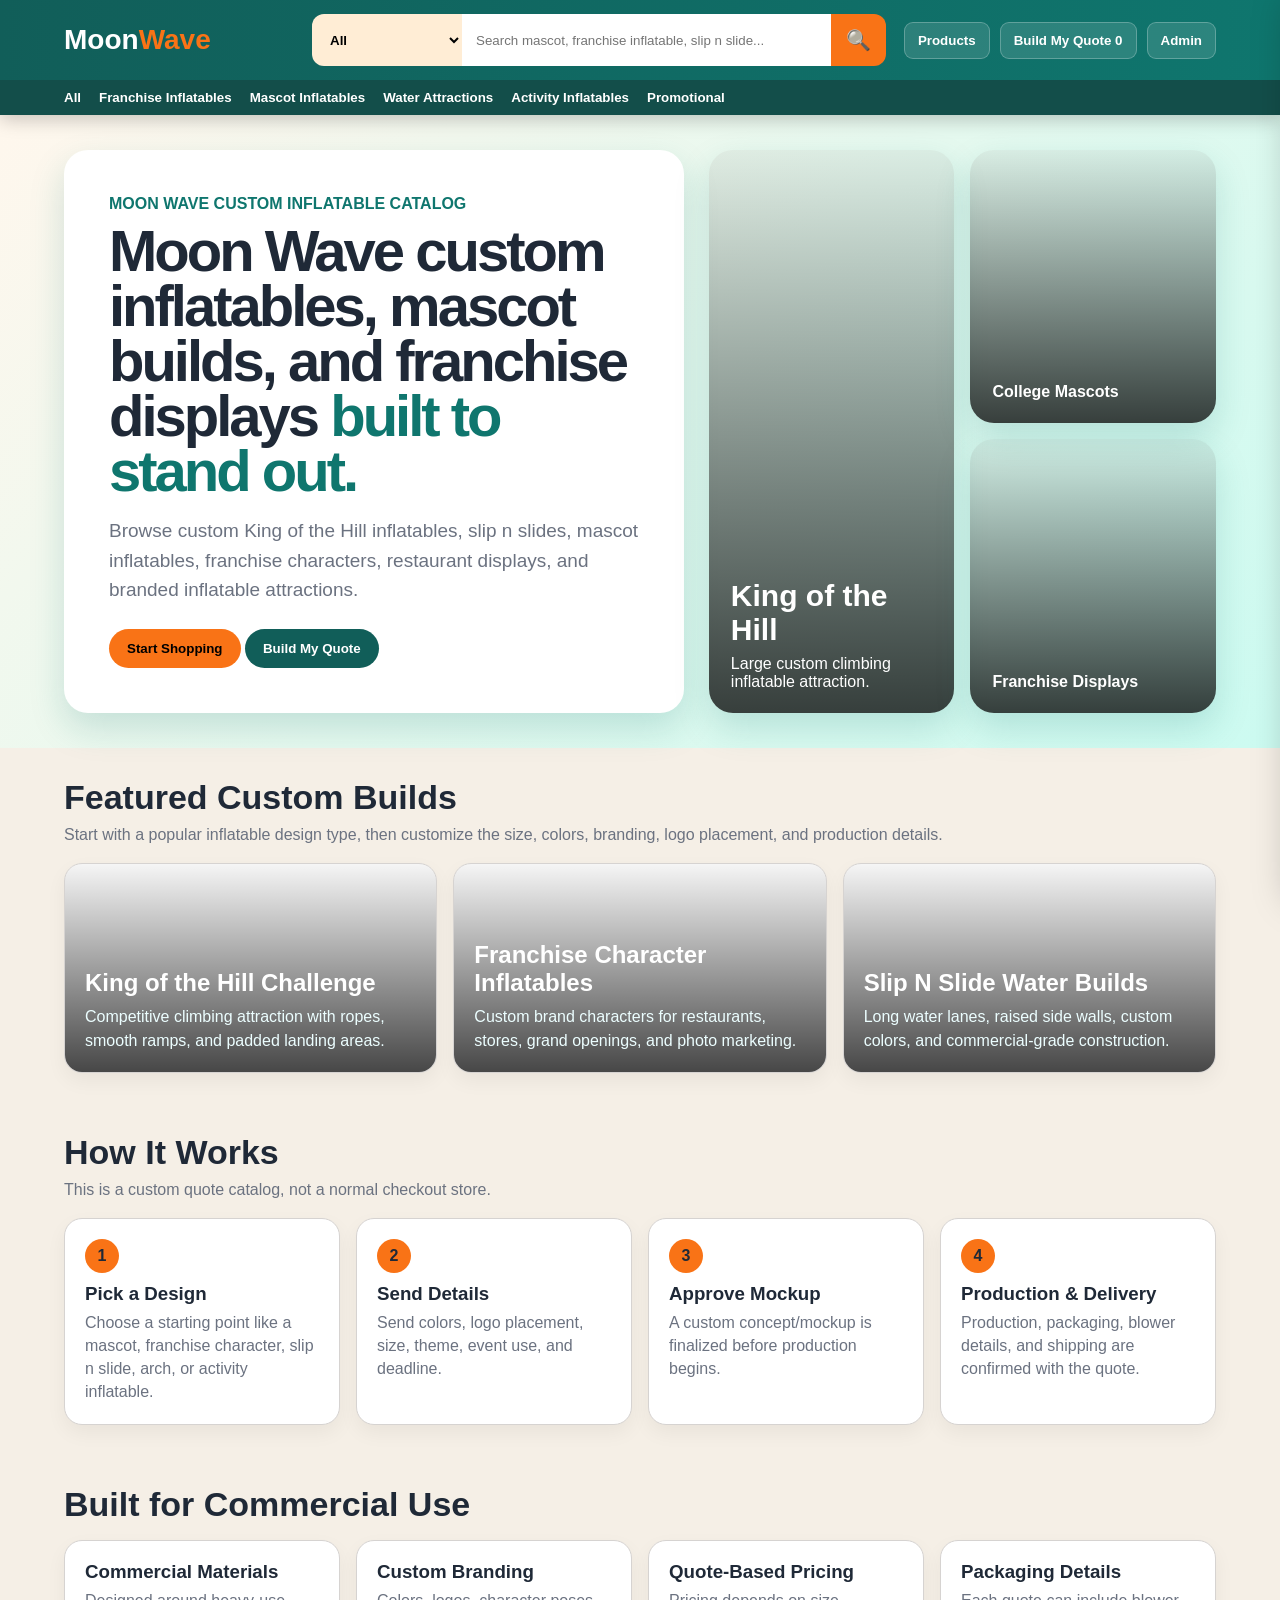
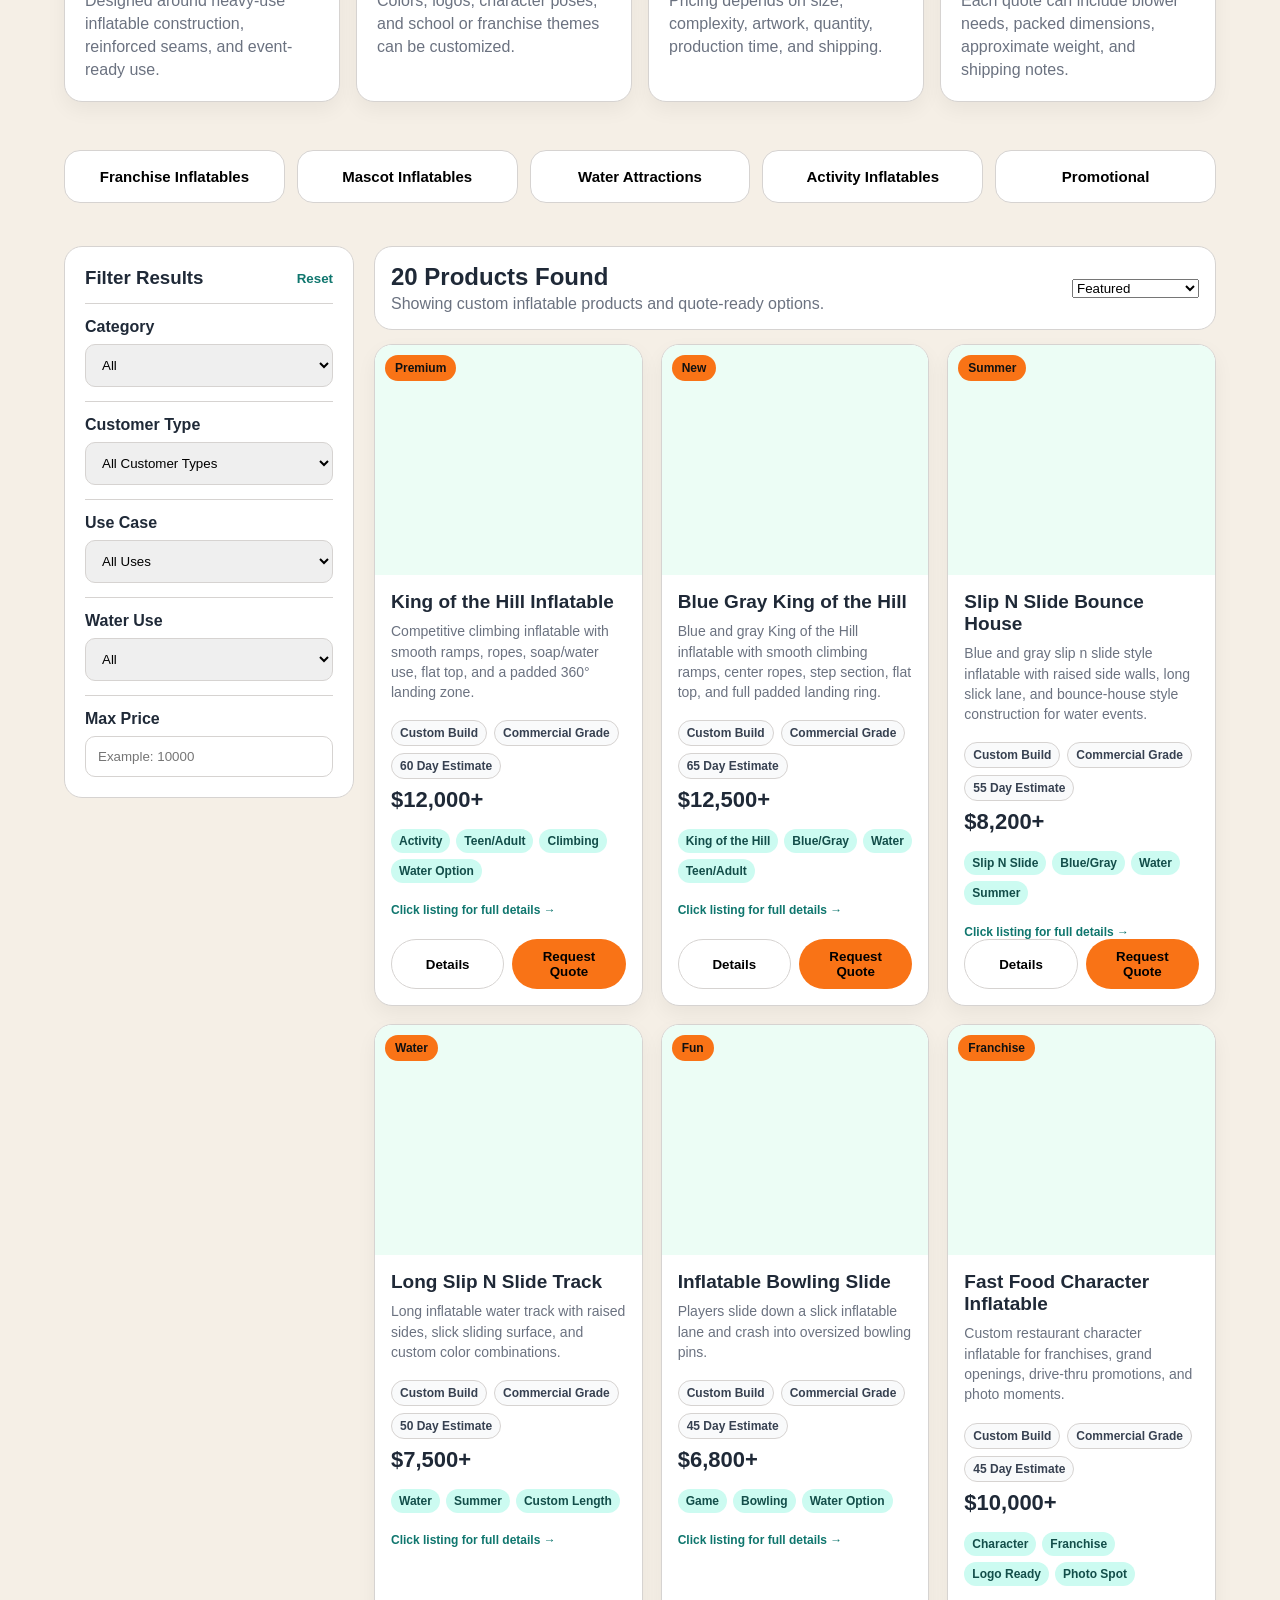
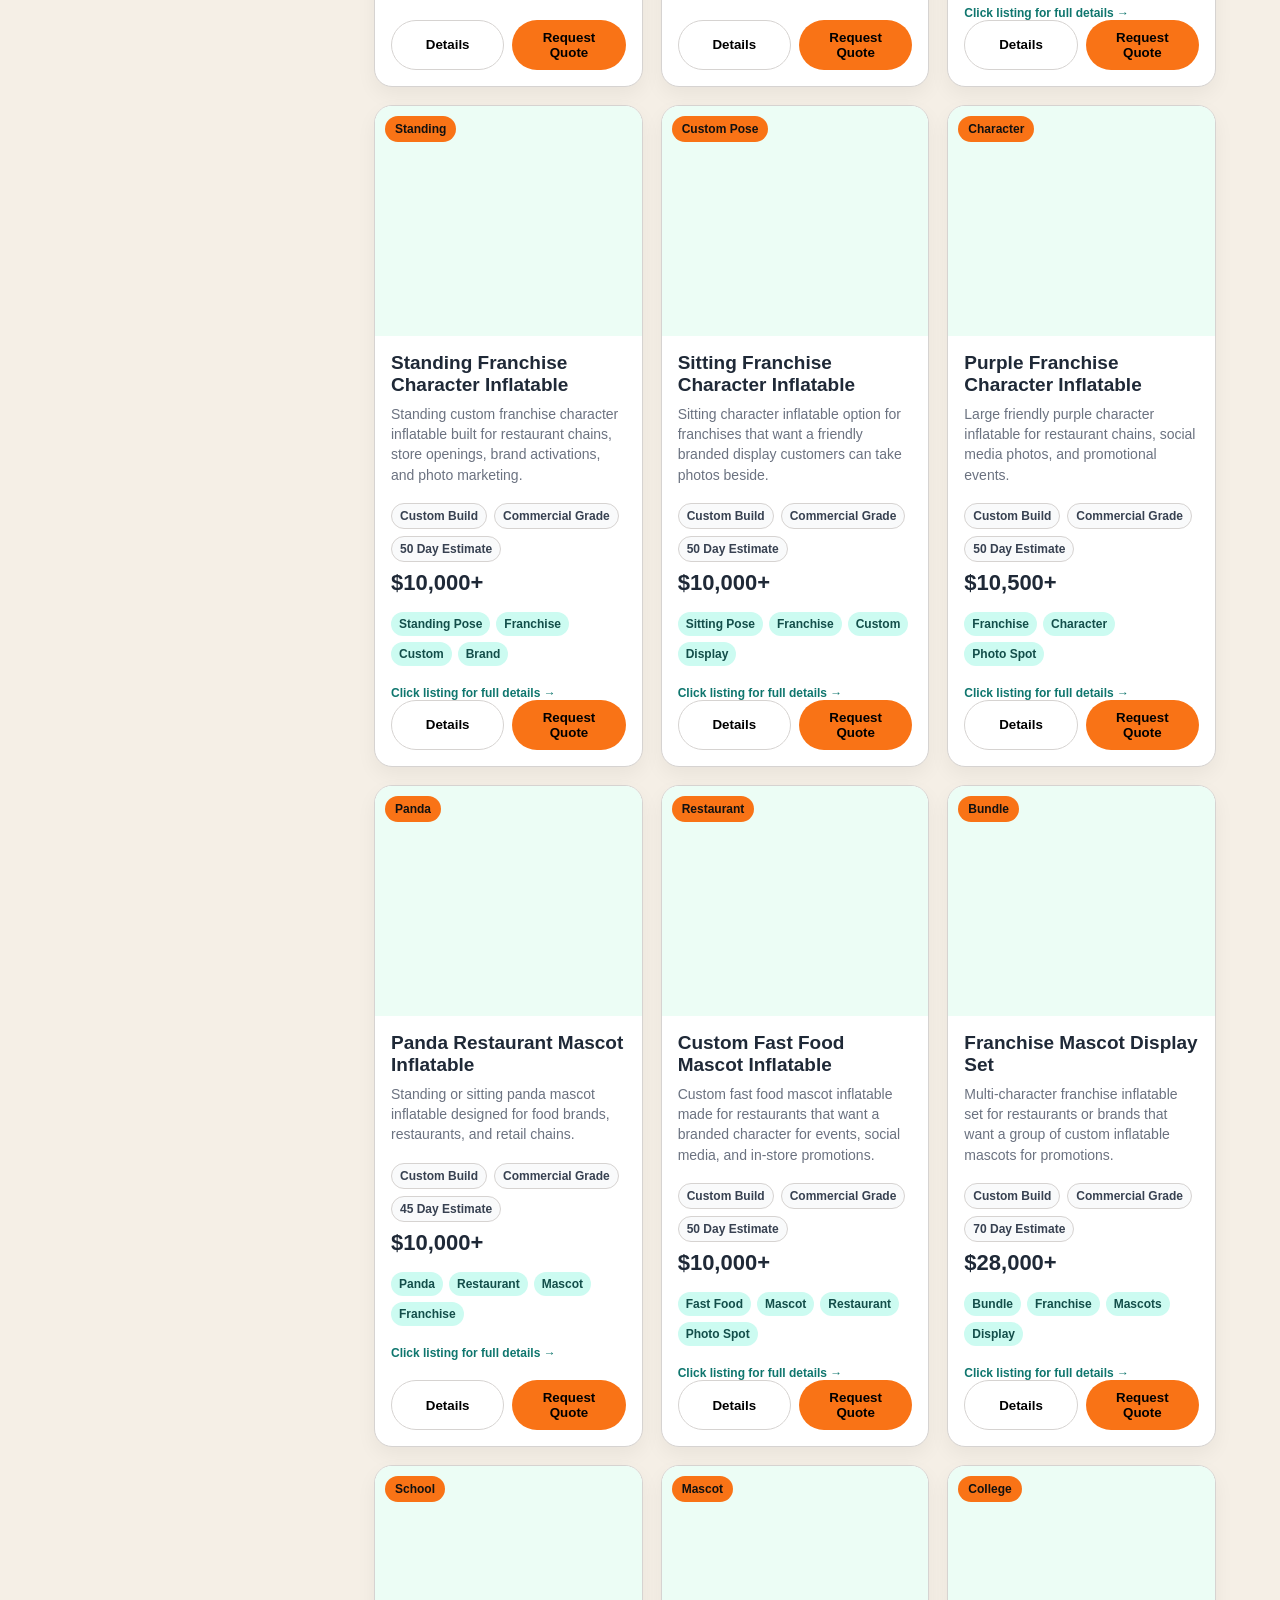
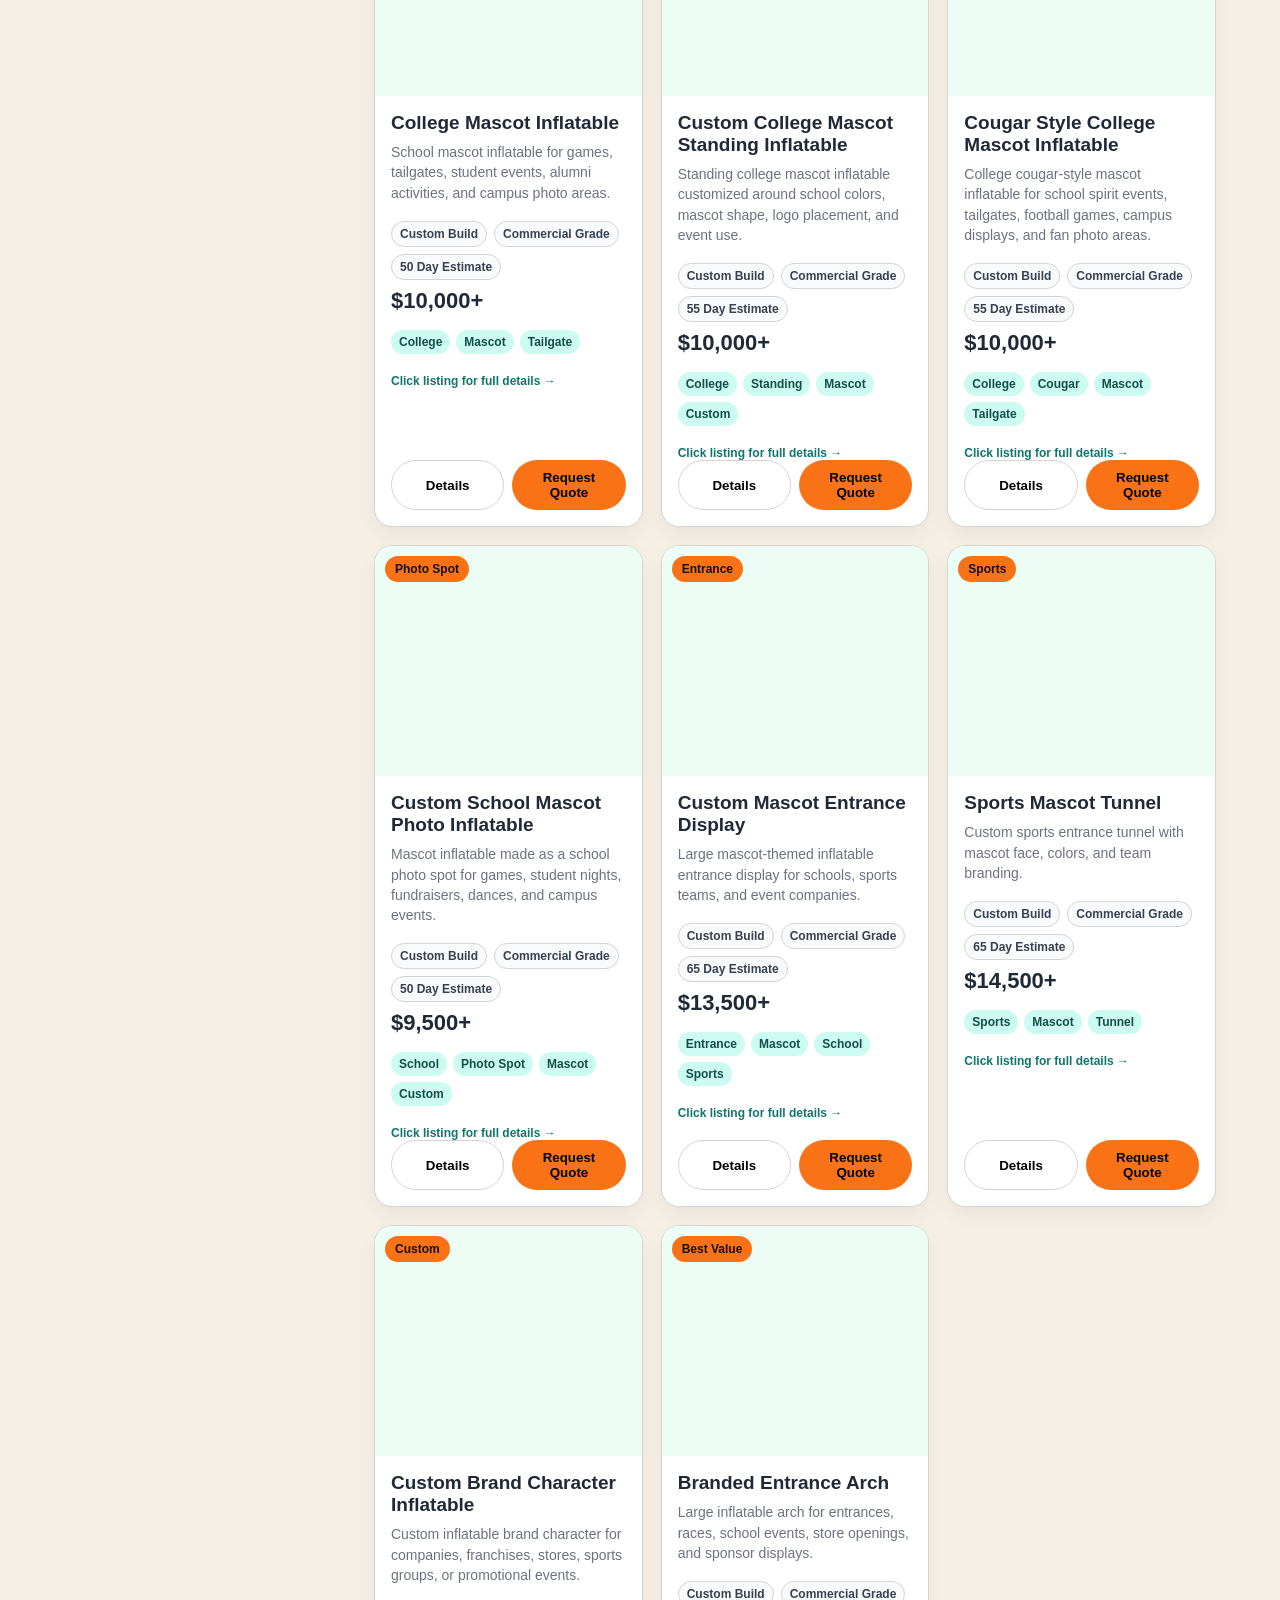
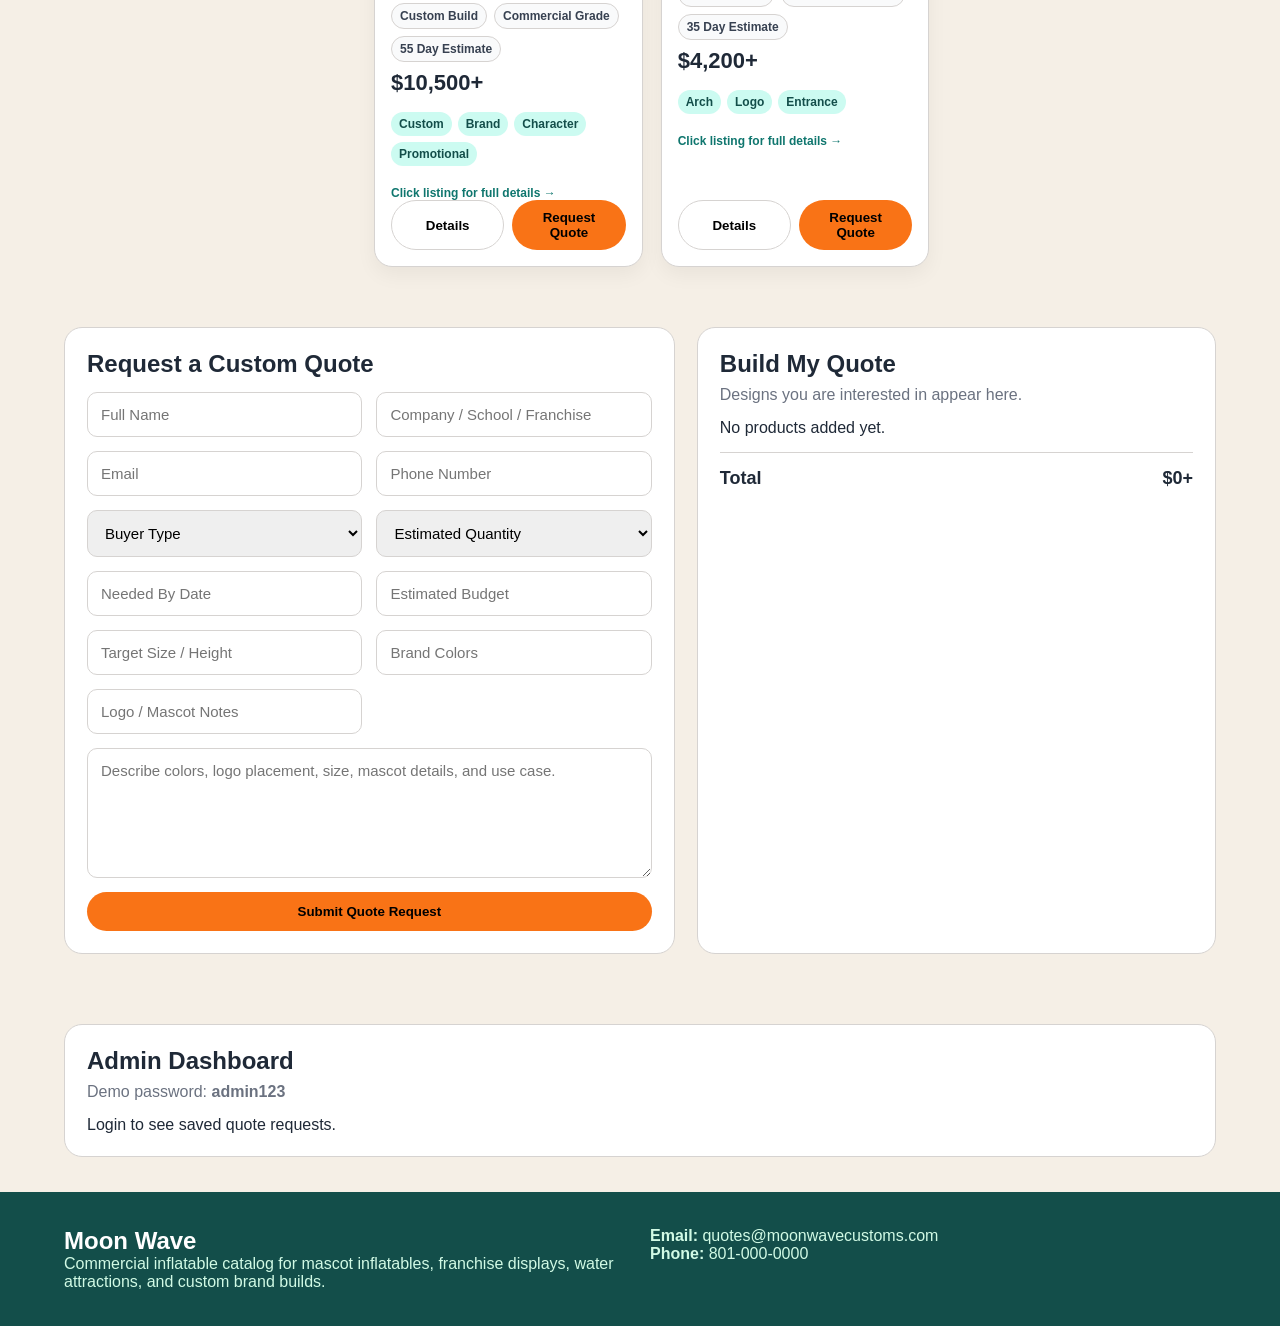
==== commit 0d7e05ae: "Update index.html" ====
--- a/index.html
+++ b/index.html
@@ -3,7 +3,7 @@
 <head>
 <meta charset="UTF-8">
 <meta name="viewport" content="width=device-width, initial-scale=1.0">
-<title>InflatePro Customs</title>
+<title>Moon Wave</title>
 
 <style>
 :root{
@@ -512,6 +512,60 @@
 .step strong{display:inline-grid;place-items:center;background:var(--accent);width:34px;height:34px;border-radius:50%;margin-bottom:10px}
 .step p,.trustCard p{color:var(--muted);line-height:1.45;margin-top:6px}
 
+
+.customizerBox{
+  margin:16px 0;
+  border:1px solid var(--border);
+  border-radius:16px;
+  padding:16px;
+  background:#fff7ed;
+}
+
+.customizerBox h3{
+  margin-bottom:10px;
+}
+
+.customizerGrid{
+  display:grid;
+  grid-template-columns:repeat(auto-fit,minmax(170px,1fr));
+  gap:10px;
+}
+
+.customizerGrid label{
+  font-weight:900;
+  font-size:13px;
+  display:block;
+  margin-bottom:5px;
+}
+
+.customizerGrid select,.customizerGrid input{
+  width:100%;
+  padding:11px;
+  border:1px solid var(--border);
+  border-radius:10px;
+  background:white;
+}
+
+.estimateBox{
+  margin-top:12px;
+  display:grid;
+  grid-template-columns:repeat(auto-fit,minmax(170px,1fr));
+  gap:10px;
+}
+
+.estimateItem{
+  background:white;
+  border:1px solid var(--border);
+  border-radius:12px;
+  padding:12px;
+}
+
+.estimateItem strong{
+  display:block;
+  color:var(--main);
+  margin-bottom:4px;
+}
+
 @media(max-width:900px){
   .top,.hero,.layout,.quote,.modalBox,footer{grid-template-columns:1fr}
   aside{position:static}
@@ -525,7 +579,7 @@
 
 <header>
   <div class="top">
-    <div class="logo">InflatePro<span>Customs</span></div>
+    <div class="logo">Moon<span>Wave</span></div>
 
     <div class="search">
       <select id="department">
@@ -547,8 +601,8 @@
 
 <section class="hero">
   <div class="heroText">
-    <div style="color:var(--main);font-weight:900;margin-bottom:10px;">COMMERCIAL INFLATABLE CATALOG</div>
-    <h1>Custom inflatables, mascot builds, and franchise displays <span>built to stand out.</span></h1>
+    <div style="color:var(--main);font-weight:900;margin-bottom:10px;">MOON WAVE CUSTOM INFLATABLE CATALOG</div>
+    <h1>Moon Wave custom inflatables, mascot builds, and franchise displays <span>built to stand out.</span></h1>
     <p>Browse custom King of the Hill inflatables, slip n slides, mascot inflatables, franchise characters, restaurant displays, and branded inflatable attractions.</p>
     <button class="btn primary" onclick="scrollToProducts()">Start Shopping</button>
     <button class="btn dark" onclick="openCart()">Build My Quote</button>
@@ -743,6 +797,52 @@
       <div class="stars" id="modalRating"></div>
       <h3 id="modalPrice"></h3>
       <p id="modalDesc"></p>
+
+      <div class="customizerBox">
+        <h3>Customize This Build</h3>
+        <div class="customizerGrid">
+          <div>
+            <label>Size</label>
+            <select id="modalSize" onchange="updateEstimate()"></select>
+          </div>
+          <div>
+            <label>Main Color</label>
+            <select id="modalColor" onchange="updateEstimate()">
+              <option>Blue / Gray</option>
+              <option>Red / Yellow</option>
+              <option>Black / White</option>
+              <option>Green / White</option>
+              <option>School Colors</option>
+              <option>Custom Brand Colors</option>
+            </select>
+          </div>
+          <div>
+            <label>Artwork / Logo</label>
+            <select id="modalArtwork" onchange="updateEstimate()">
+              <option value="basic">Basic text/logo</option>
+              <option value="medium">Mascot or character art</option>
+              <option value="full">Full custom branded design</option>
+            </select>
+          </div>
+          <div>
+            <label>Quantity</label>
+            <select id="modalQuantity" onchange="updateEstimate()">
+              <option value="1">1</option>
+              <option value="2">2</option>
+              <option value="5">3-5</option>
+              <option value="10">6-10</option>
+              <option value="15">10+</option>
+            </select>
+          </div>
+        </div>
+
+        <div class="estimateBox">
+          <div class="estimateItem"><strong>Estimated Price</strong><span id="livePrice">$0+</span></div>
+          <div class="estimateItem"><strong>Estimated Production</strong><span id="liveTime">Select options</span></div>
+          <div class="estimateItem"><strong>Best Fit</strong><span id="liveUse">Custom commercial inflatable</span></div>
+        </div>
+      </div>
+
       <div class="tags" id="modalTags"></div>
       <div class="specs" id="modalSpecs"></div>
       <button class="btn primary" id="modalAdd">Request Quote</button>
@@ -757,11 +857,11 @@
 
 <footer>
   <div>
-    <h2>InflatePro Customs</h2>
+    <h2>Moon Wave</h2>
     <p>Commercial inflatable catalog for mascot inflatables, franchise displays, water attractions, and custom brand builds.</p>
   </div>
   <div>
-    <p><strong>Email:</strong> quotes@inflateprocustoms.com</p>
+    <p><strong>Email:</strong> quotes@moonwavecustoms.com</p>
     <p><strong>Phone:</strong> 801-000-0000</p>
   </div>
 </footer>
@@ -844,7 +944,7 @@
 
     <rect x="90" y="70" width="760" height="150" rx="30" fill="white" stroke="#d6d3d1" stroke-width="4"/>
     <text x="130" y="145" font-family="Arial" font-size="54" font-weight="900" fill="#1f2937">${title}</text>
-    <text x="130" y="195" font-family="Arial" font-size="25" font-weight="700" fill="#0f766e">InflatePro Customs</text>
+    <text x="130" y="195" font-family="Arial" font-size="25" font-weight="700" fill="#0f766e">Moon Wave</text>
   </svg>`;
 
   return "data:image/svg+xml;charset=UTF-8," + encodeURIComponent(svg);
@@ -1244,8 +1344,78 @@
   ];
 });
 
-let quote = JSON.parse(localStorage.getItem("inflatepro_quote")) || [];
-let requests = JSON.parse(localStorage.getItem("inflatepro_requests")) || [];
+
+products.forEach(p => {
+  if(p.category === "Activity Inflatables"){
+    p.sizeOptions = [
+      {label:"Standard — 20 to 25 ft", mult:1, days:0},
+      {label:"Large — 30 to 40 ft", mult:1.35, days:10},
+      {label:"XL Commercial — 45+ ft", mult:1.75, days:18}
+    ];
+  }else if(p.category === "Water Attractions"){
+    p.sizeOptions = [
+      {label:"Small — 25 to 35 ft", mult:.9, days:-5},
+      {label:"Standard — 40 to 60 ft", mult:1, days:0},
+      {label:"Long Track — 70 to 100 ft", mult:1.45, days:12}
+    ];
+  }else if(p.category === "Mascot Inflatables" || p.category === "Franchise Inflatables"){
+    p.sizeOptions = [
+      {label:"Small Display — 4 to 6 ft", mult:.85, days:-5},
+      {label:"Standard Character — 7 to 10 ft", mult:1, days:0},
+      {label:"Large Photo Display — 11 to 15 ft", mult:1.4, days:12}
+    ];
+  }else{
+    p.sizeOptions = [
+      {label:"Standard", mult:1, days:0},
+      {label:"Large", mult:1.3, days:10},
+      {label:"Extra Large", mult:1.6, days:18}
+    ];
+  }
+});
+
+let activeProduct = null;
+
+function updateEstimate(){
+  if(!activeProduct) return;
+
+  const sizeIndex = Number(document.getElementById("modalSize").value || 0);
+  const artwork = document.getElementById("modalArtwork").value;
+  const qty = Number(document.getElementById("modalQuantity").value || 1);
+  const color = document.getElementById("modalColor").value;
+
+  const size = activeProduct.sizeOptions[sizeIndex] || activeProduct.sizeOptions[0];
+
+  let artworkMult = 1;
+  let artworkDays = 0;
+
+  if(artwork === "medium"){
+    artworkMult = 1.12;
+    artworkDays = 7;
+  }
+
+  if(artwork === "full"){
+    artworkMult = 1.25;
+    artworkDays = 14;
+  }
+
+  let colorDays = color.includes("Custom") || color.includes("School") ? 5 : 0;
+  let quantityDiscount = qty >= 10 ? .86 : qty >= 5 ? .91 : qty >= 2 ? .95 : 1;
+
+  let estimate = Math.round(activeProduct.price * size.mult * artworkMult * quantityDiscount);
+  let low = Math.round(estimate * .9);
+  let high = Math.round(estimate * 1.18);
+
+  let days = activeProduct.days + size.days + artworkDays + colorDays;
+  if(qty >= 5) days += 8;
+  if(qty >= 10) days += 14;
+
+  document.getElementById("livePrice").textContent = "$" + low.toLocaleString() + " - $" + high.toLocaleString() + "+";
+  document.getElementById("liveTime").textContent = days + " - " + (days + 14) + " days";
+  document.getElementById("liveUse").textContent = activeProduct.use + " / " + activeProduct.market;
+}
+
+let quote = JSON.parse(localStorage.getItem("moonwave_quote")) || [];
+let requests = JSON.parse(localStorage.getItem("moonwave_requests")) || [];
 let admin = false;
 
 function money(n){
@@ -1372,6 +1542,7 @@
 
 function openModal(id){
   const p = products.find(x=>x.id===id);
+  activeProduct = p;
   document.getElementById("modalImg").style.backgroundImage = `url('${p.image}')`;
   document.getElementById("galleryThumbs").innerHTML = p.gallery.map((img,i)=>`
     <div class="thumb ${i===0 ? "active" : ""}" style="background-image:url('${img}')" onclick="setModalImage('${img}',this)"></div>
@@ -1381,6 +1552,11 @@
   document.getElementById("modalPrice").textContent = p.priceRange;
   document.getElementById("modalDesc").textContent = p.desc;
   document.getElementById("modalTags").innerHTML = p.tags.map(t=>`<span class="tag">${t}</span>`).join("");
+  document.getElementById("modalSize").innerHTML = p.sizeOptions.map((s,i)=>`<option value="${i}">${s.label}</option>`).join("");
+  document.getElementById("modalColor").value = "Blue / Gray";
+  document.getElementById("modalArtwork").value = "basic";
+  document.getElementById("modalQuantity").value = "1";
+  updateEstimate();
   document.getElementById("modalSpecs").innerHTML = `
     <div class="spec"><strong>Category</strong><br>${p.category}</div>
     <div class="spec"><strong>Customer Type</strong><br>${p.market}</div>
@@ -1411,16 +1587,16 @@
   const existing = quote.find(x=>x.id===id);
 
   if(existing) existing.qty++;
-  else quote.push({...p,qty:1});
-
-  localStorage.setItem("inflatepro_quote",JSON.stringify(quote));
+  else quote.push({...p,qty:1,selectedSize:document.getElementById('modalSize') ? document.getElementById('modalSize').selectedOptions[0]?.textContent : '',selectedColor:document.getElementById('modalColor') ? document.getElementById('modalColor').value : ''});
+
+  localStorage.setItem("moonwave_quote",JSON.stringify(quote));
   renderQuote();
   openCart();
 }
 
 function removeQuote(id){
   quote = quote.filter(x=>x.id!==id);
-  localStorage.setItem("inflatepro_quote",JSON.stringify(quote));
+  localStorage.setItem("moonwave_quote",JSON.stringify(quote));
   renderQuote();
 }
 
@@ -1430,7 +1606,7 @@
     <div class="item">
       <strong>${p.name}</strong>
       <p>${money(p.price)} each</p>
-      <p>Qty: ${p.qty}</p>
+      <p>Qty: ${p.qty}</p><p>${p.selectedSize || ''} ${p.selectedColor ? ' | ' + p.selectedColor : ''}</p>
       <button class="btn" onclick="removeQuote(${p.id})">Remove</button>
     </div>
   `).join("") : "<p>No products added yet.</p>";
@@ -1473,10 +1649,10 @@
   };
 
   requests.push(request);
-  localStorage.setItem("inflatepro_requests",JSON.stringify(requests));
+  localStorage.setItem("moonwave_requests",JSON.stringify(requests));
 
   quote = [];
-  localStorage.setItem("inflatepro_quote",JSON.stringify(quote));
+  localStorage.setItem("moonwave_quote",JSON.stringify(quote));
 
   alert("Quote request saved.");
   e.target.reset();
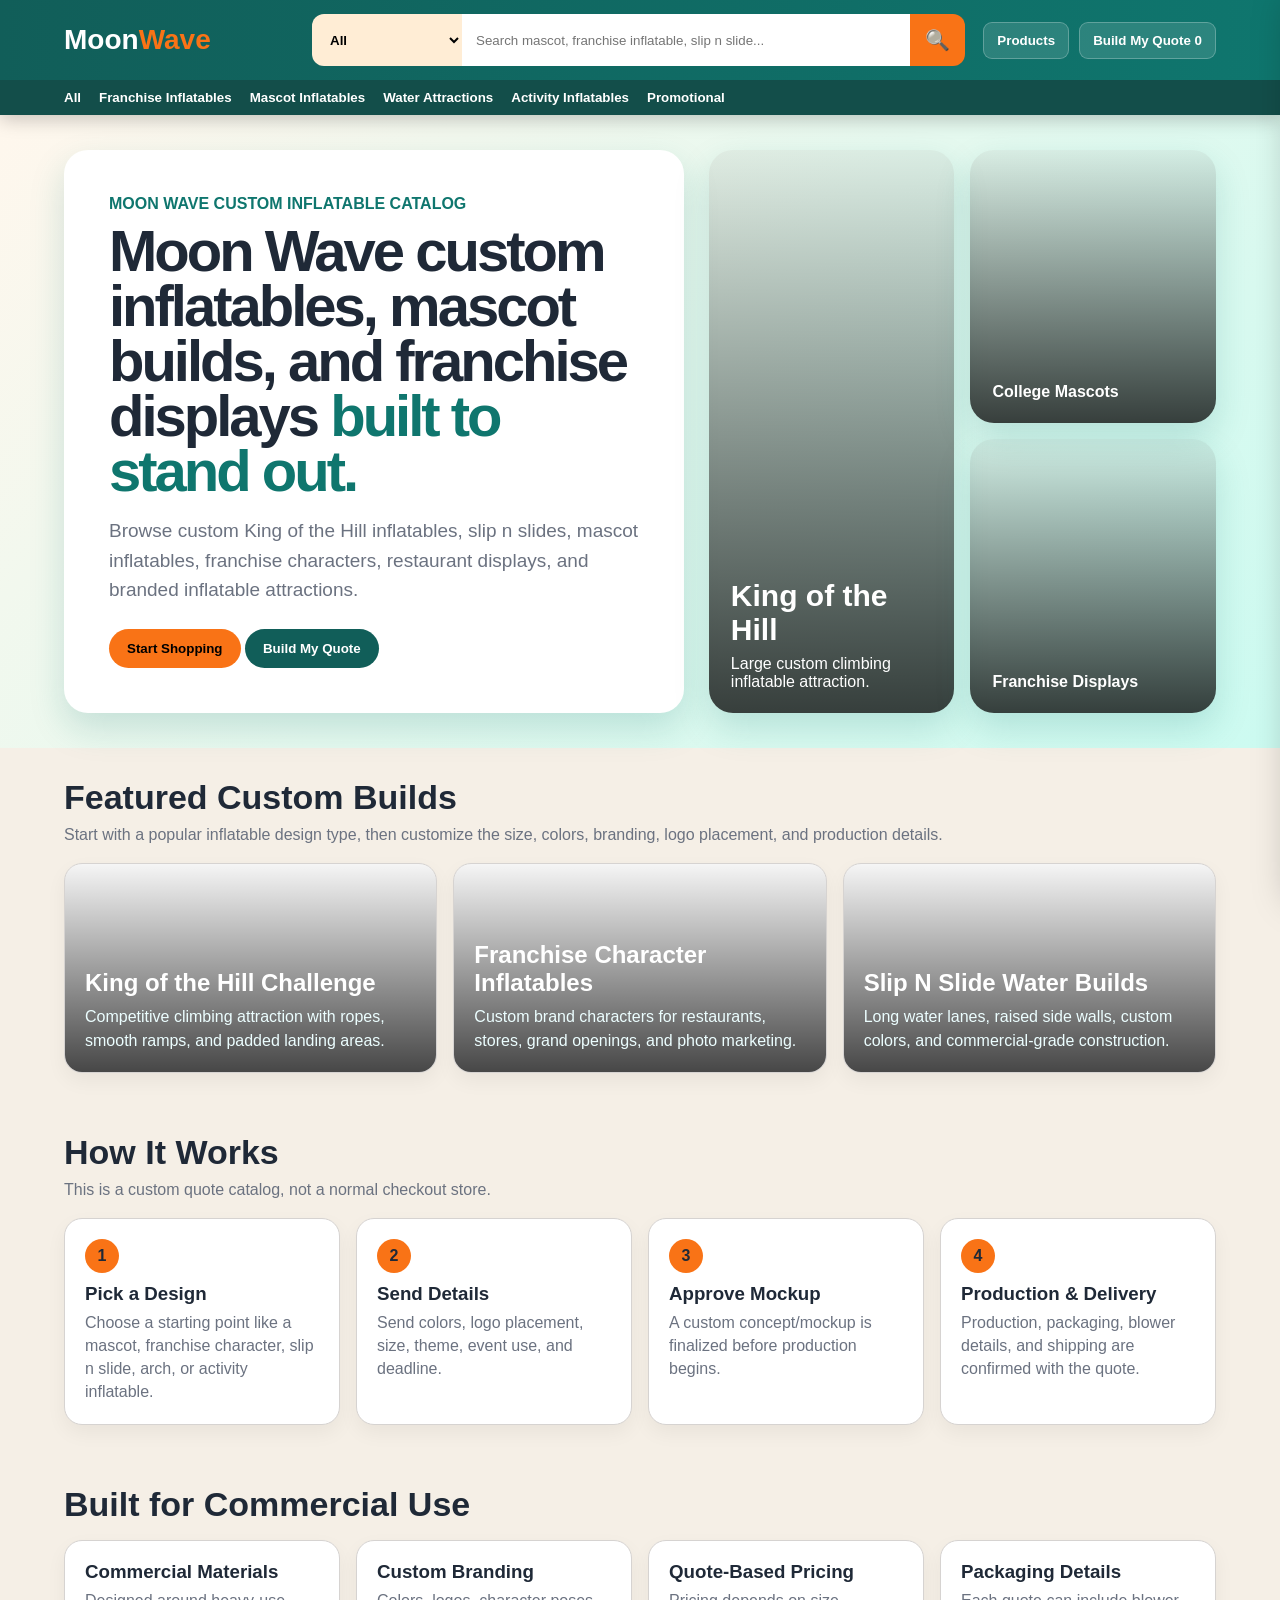
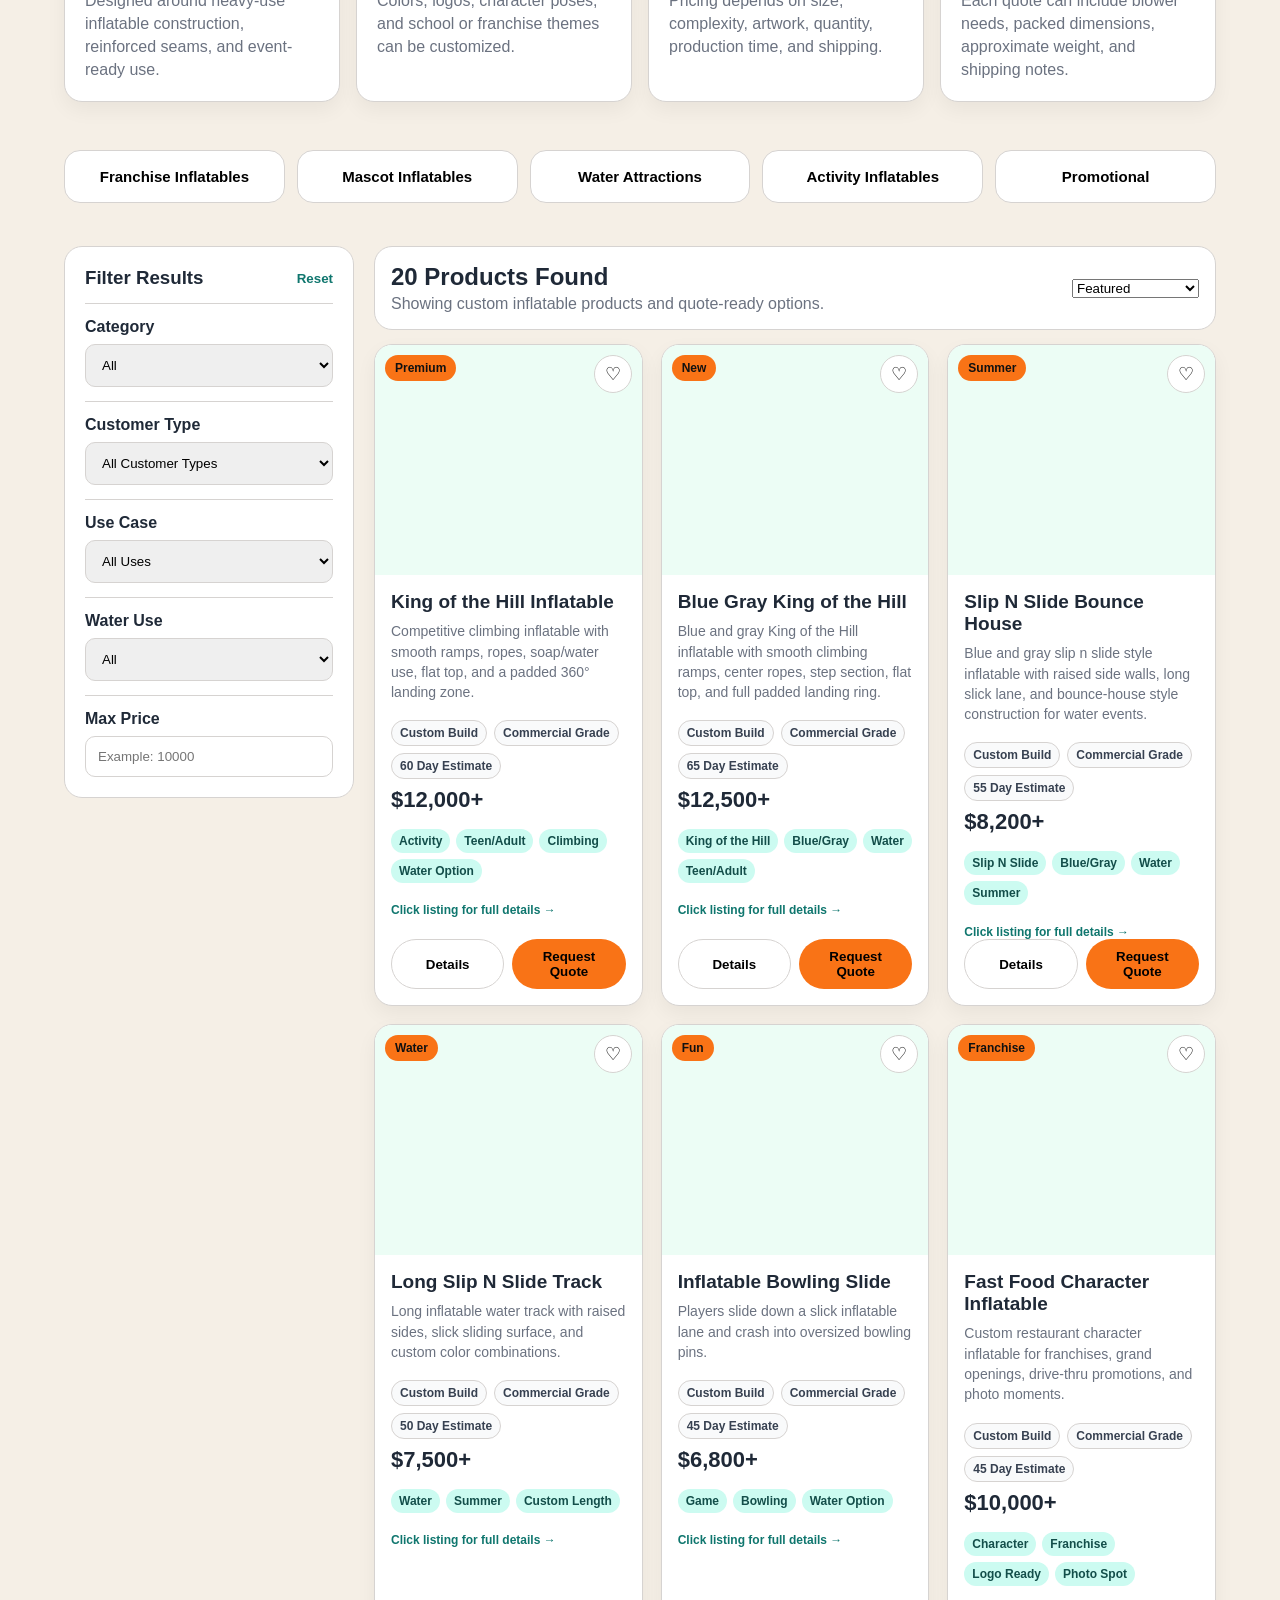
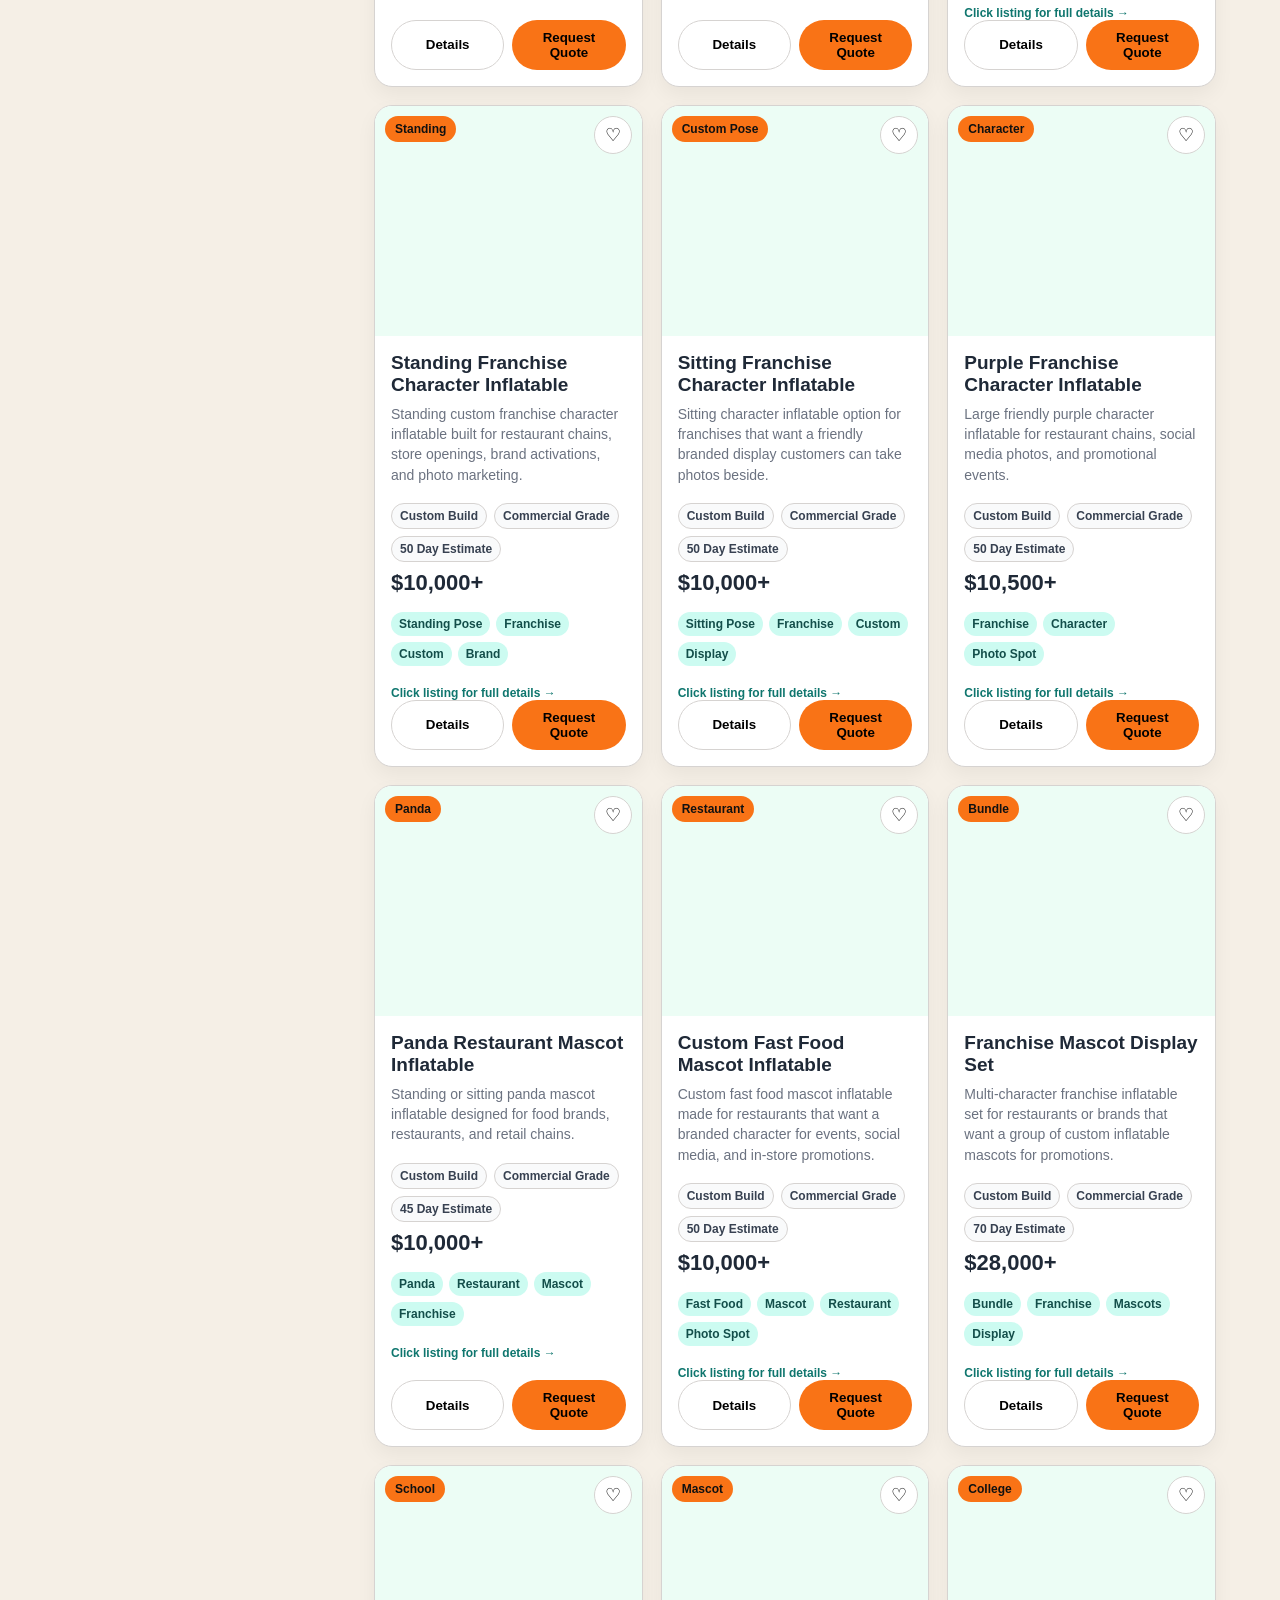
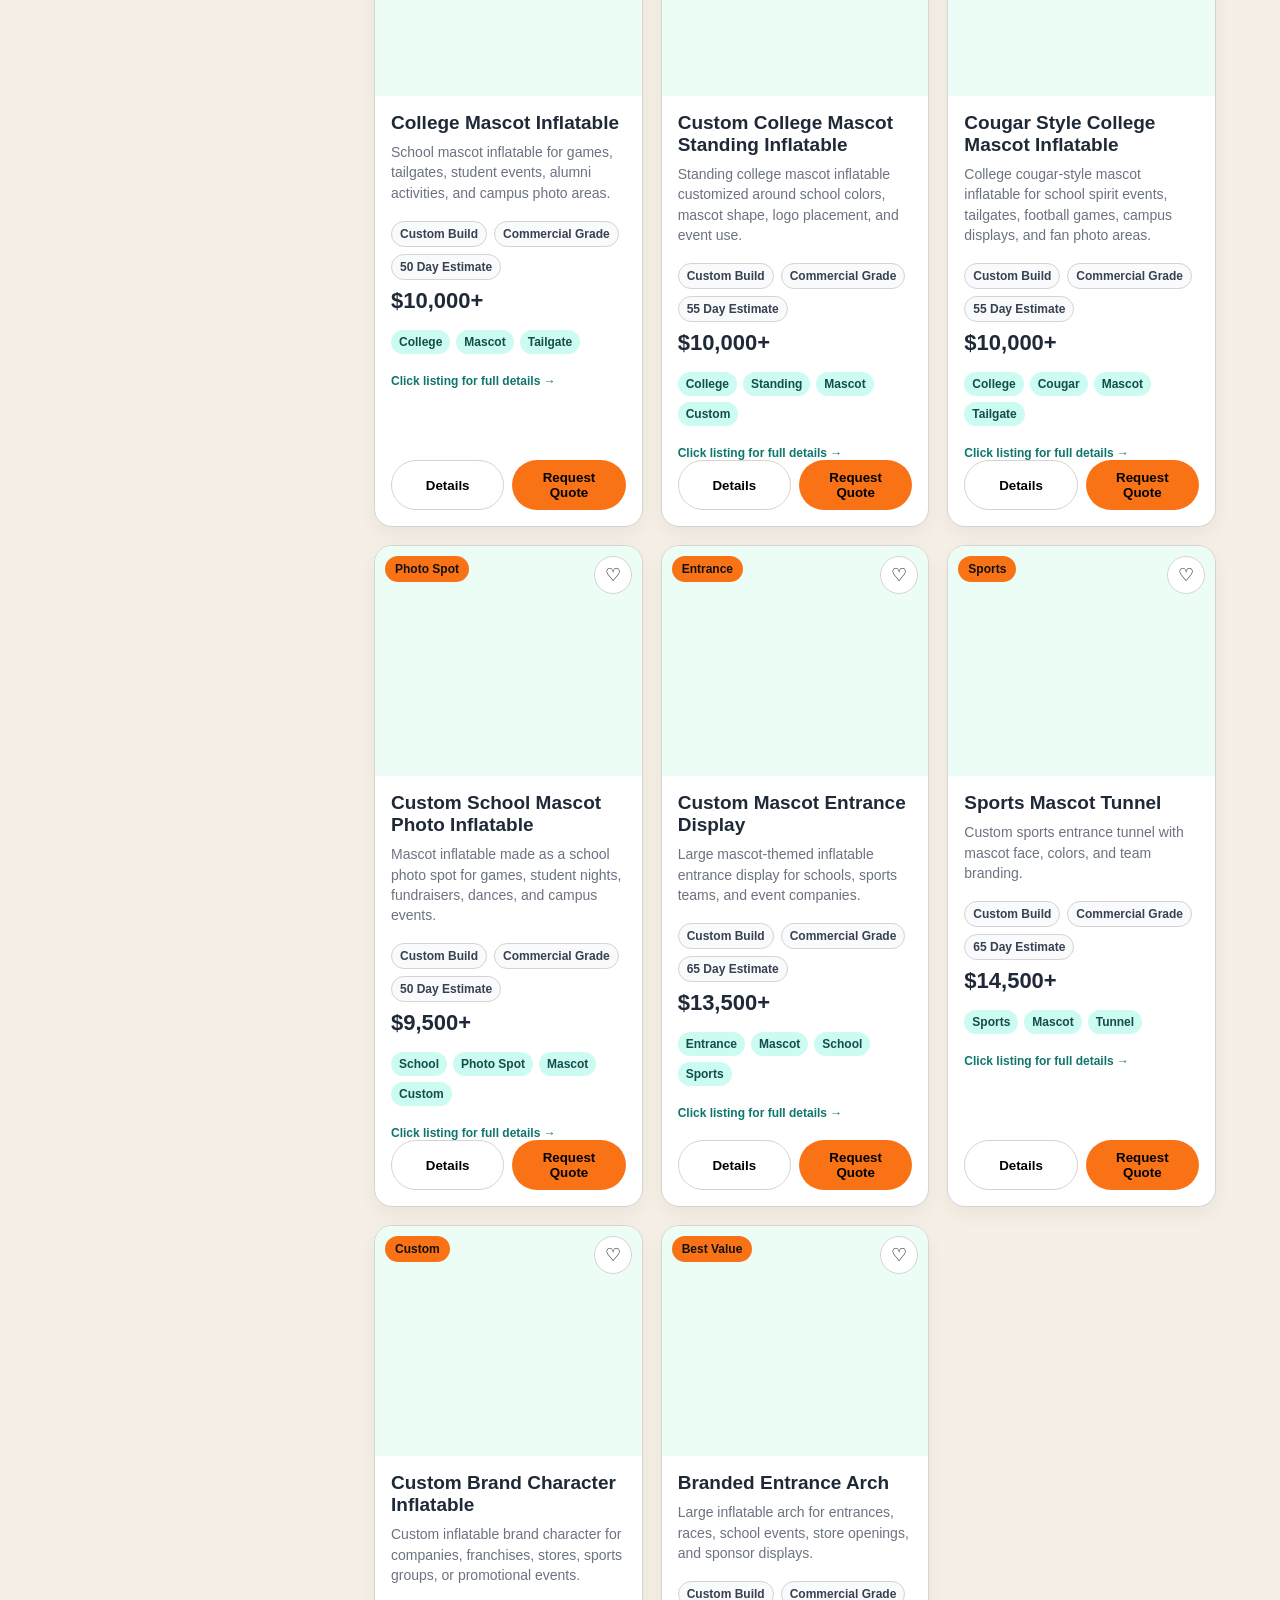
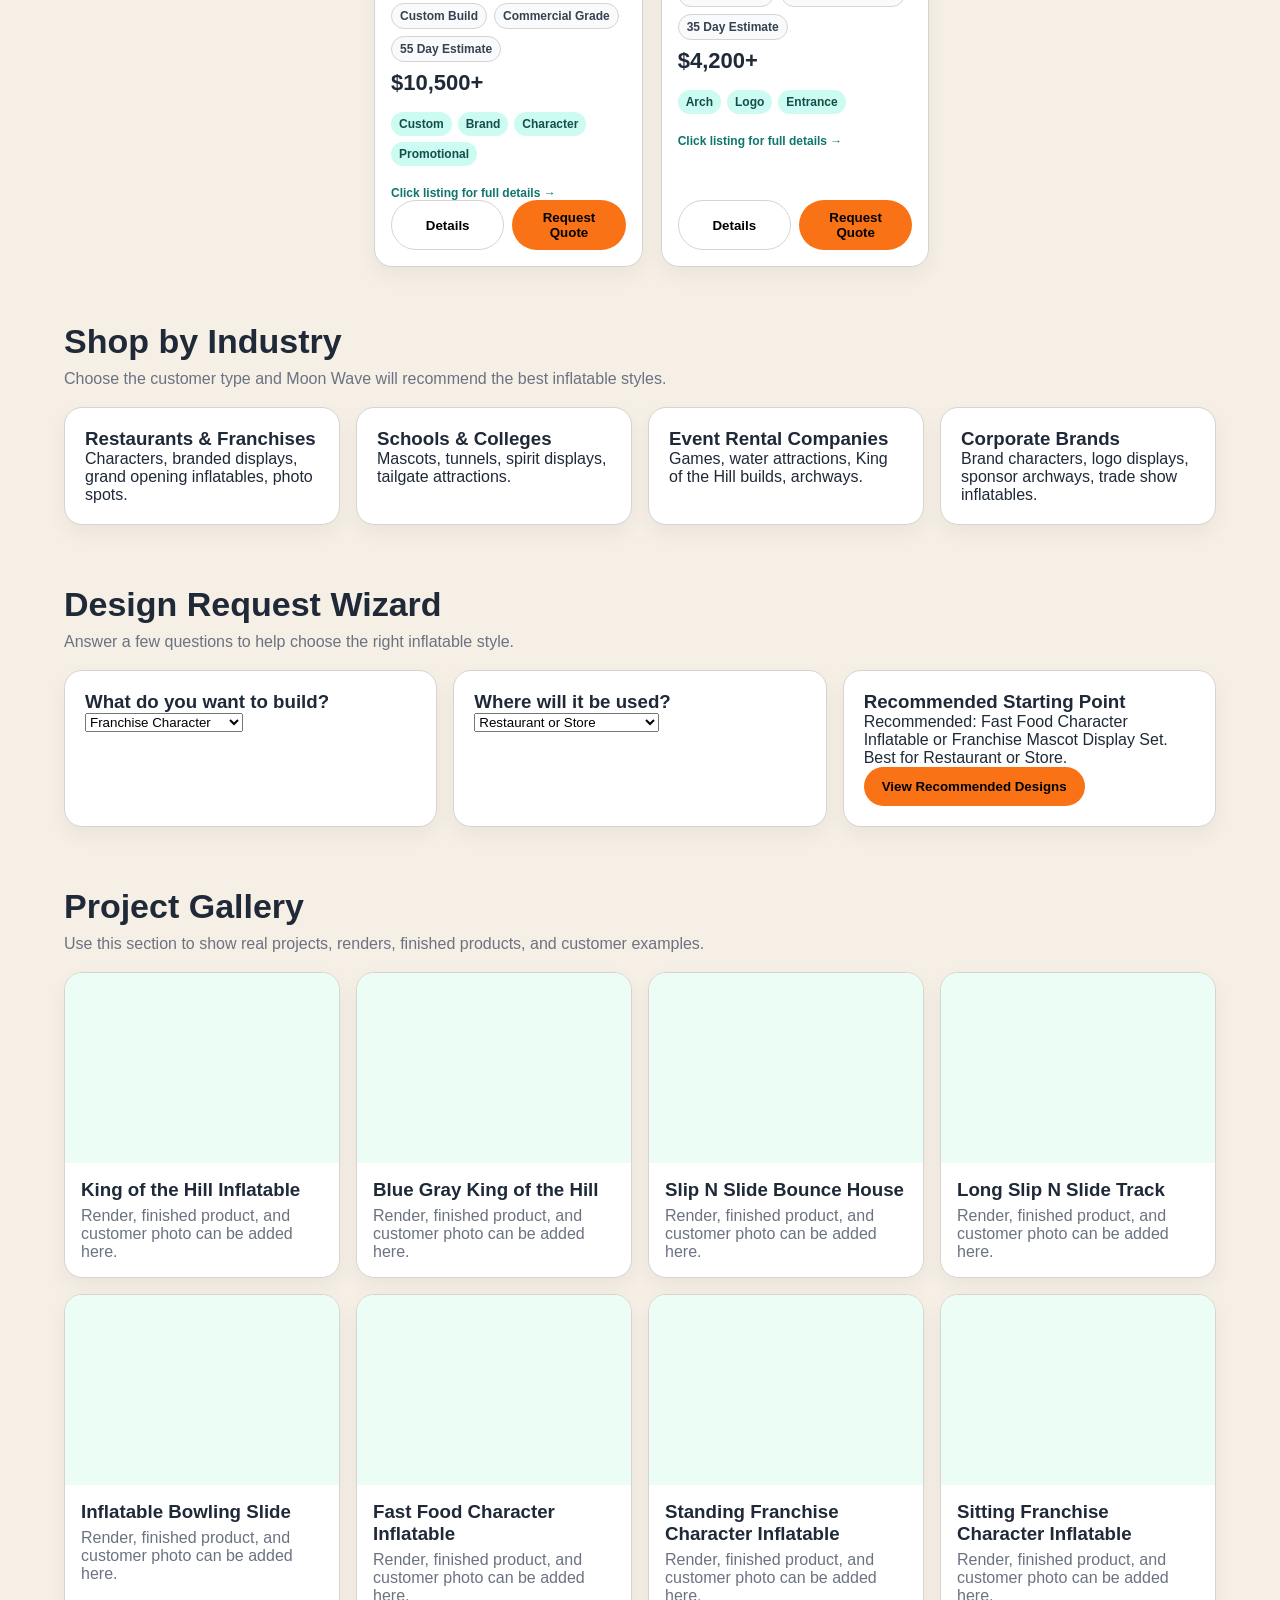
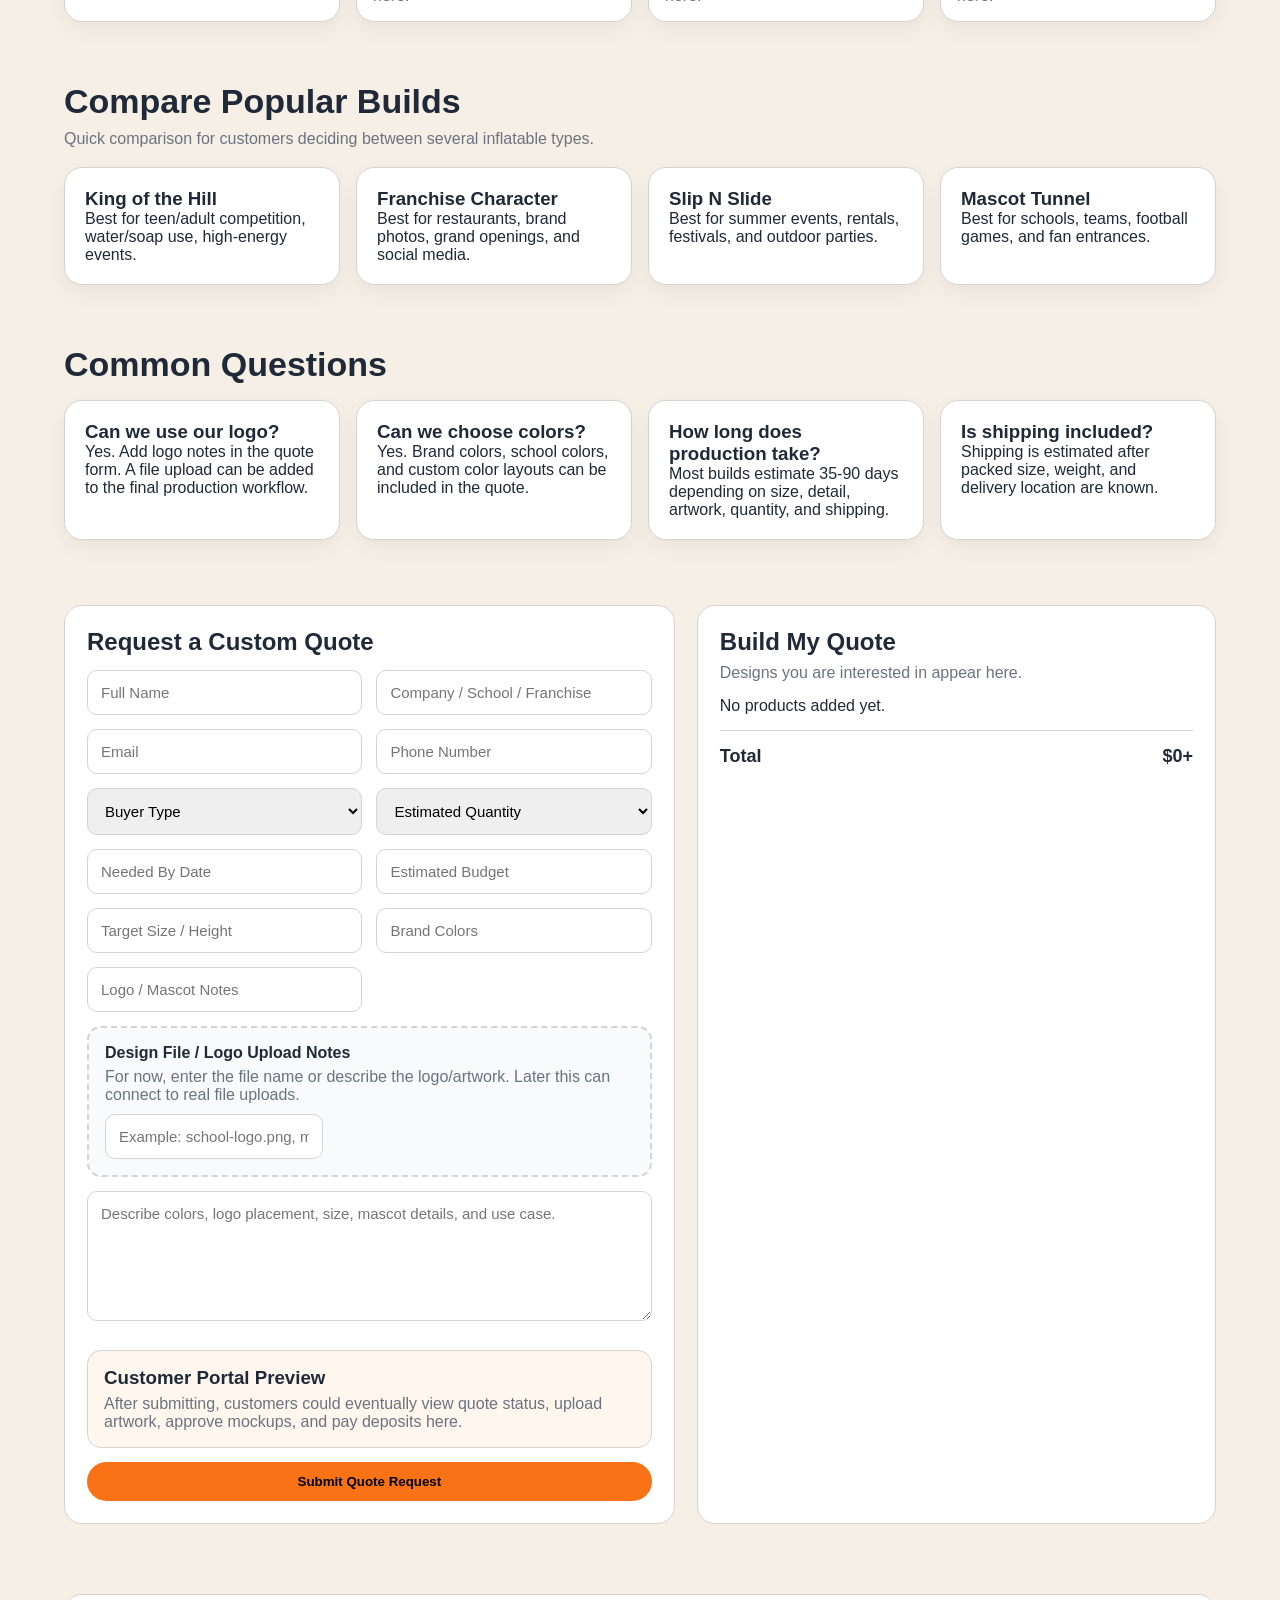
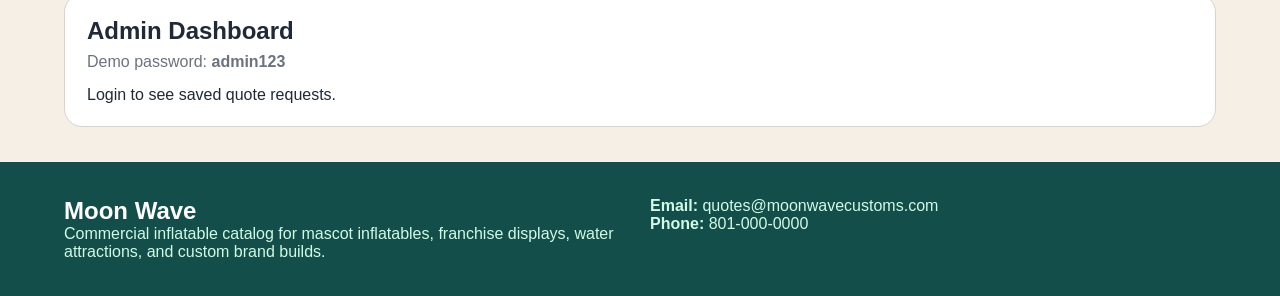
==== commit e20cd350: "Update index.html" ====
--- a/index.html
+++ b/index.html
@@ -566,6 +566,123 @@
   margin-bottom:4px;
 }
 
+
+.industrySection,.gallerySection,.compareSection,.wizardSection,.faqSection{
+  padding:30px 5%;
+}
+
+.industryGrid,.galleryGrid,.compareGrid,.wizardGrid,.faqGrid{
+  display:grid;
+  grid-template-columns:repeat(auto-fit,minmax(230px,1fr));
+  gap:16px;
+}
+
+.industryCard,.galleryCard,.compareCard,.wizardCard,.faqCard{
+  background:white;
+  border:1px solid var(--border);
+  border-radius:18px;
+  padding:20px;
+  box-shadow:0 8px 20px rgba(0,0,0,.05);
+}
+
+.industryCard{
+  cursor:pointer;
+}
+
+.industryCard:hover,.galleryCard:hover,.compareCard:hover{
+  transform:translateY(-3px);
+  transition:.18s;
+}
+
+.galleryCard{
+  overflow:hidden;
+  padding:0;
+}
+
+.galleryImg{
+  height:190px;
+  background-size:cover;
+  background-position:center;
+  background-color:#ecfdf5;
+}
+
+.galleryBody{
+  padding:16px;
+}
+
+.favoriteBtn{
+  position:absolute;
+  top:10px;
+  right:10px;
+  z-index:4;
+  background:white;
+  border:1px solid var(--border);
+  border-radius:999px;
+  width:38px;
+  height:38px;
+  font-size:18px;
+}
+
+.favoriteBtn.saved{
+  background:var(--accent);
+}
+
+.uploadBox{
+  border:2px dashed var(--border);
+  background:#f9fafb;
+  padding:16px;
+  border-radius:14px;
+  grid-column:1/-1;
+}
+
+.timeline{
+  display:grid;
+  grid-template-columns:repeat(auto-fit,minmax(140px,1fr));
+  gap:10px;
+  margin-top:12px;
+}
+
+.timeline div{
+  background:#ccfbf1;
+  color:#134e4a;
+  border-radius:14px;
+  padding:14px;
+  font-weight:900;
+  text-align:center;
+}
+
+.shippingEstimator{
+  margin-top:12px;
+  padding:14px;
+  border:1px solid var(--border);
+  border-radius:14px;
+  background:#f9fafb;
+}
+
+.shippingEstimator input{
+  width:100%;
+  padding:11px;
+  border:1px solid var(--border);
+  border-radius:10px;
+  margin:8px 0;
+}
+
+.customerPortal{
+  margin-top:15px;
+  padding:16px;
+  border:1px solid var(--border);
+  border-radius:14px;
+  background:#fff7ed;
+}
+
+.adminNotice{
+  padding:14px 5%;
+  background:#134e4a;
+  color:white;
+  font-weight:900;
+  text-align:center;
+}
+
 @media(max-width:900px){
   .top,.hero,.layout,.quote,.modalBox,footer{grid-template-columns:1fr}
   aside{position:static}
@@ -592,7 +709,7 @@
     <div class="actions">
       <button onclick="scrollToProducts()">Products</button>
       <button onclick="openCart()">Build My Quote <span id="cartCount">0</span></button>
-      <button onclick="adminLogin()">Admin</button>
+      
     </div>
   </div>
 
@@ -715,6 +832,86 @@
 
     <div class="grid" id="grid"></div>
   </main>
+</section>
+
+
+<section class="industrySection">
+  <div class="sectionTitle">
+    <h2>Shop by Industry</h2>
+    <p>Choose the customer type and Moon Wave will recommend the best inflatable styles.</p>
+  </div>
+  <div class="industryGrid">
+    <div class="industryCard" onclick="setMarketFilter('Restaurants')"><h3>Restaurants & Franchises</h3><p>Characters, branded displays, grand opening inflatables, photo spots.</p></div>
+    <div class="industryCard" onclick="setMarketFilter('Schools')"><h3>Schools & Colleges</h3><p>Mascots, tunnels, spirit displays, tailgate attractions.</p></div>
+    <div class="industryCard" onclick="setMarketFilter('Event Rentals')"><h3>Event Rental Companies</h3><p>Games, water attractions, King of the Hill builds, archways.</p></div>
+    <div class="industryCard" onclick="setMarketFilter('Corporate')"><h3>Corporate Brands</h3><p>Brand characters, logo displays, sponsor archways, trade show inflatables.</p></div>
+  </div>
+</section>
+
+<section class="wizardSection">
+  <div class="sectionTitle">
+    <h2>Design Request Wizard</h2>
+    <p>Answer a few questions to help choose the right inflatable style.</p>
+  </div>
+  <div class="wizardGrid">
+    <div class="wizardCard">
+      <h3>What do you want to build?</h3>
+      <select id="wizardType" onchange="runWizard()">
+        <option>Franchise Character</option>
+        <option>School Mascot</option>
+        <option>Water Attraction</option>
+        <option>Interactive Game</option>
+        <option>Entrance Arch / Tunnel</option>
+      </select>
+    </div>
+    <div class="wizardCard">
+      <h3>Where will it be used?</h3>
+      <select id="wizardUse" onchange="runWizard()">
+        <option>Restaurant or Store</option>
+        <option>School Event</option>
+        <option>Rental Inventory</option>
+        <option>Festival or Corporate Event</option>
+      </select>
+    </div>
+    <div class="wizardCard">
+      <h3>Recommended Starting Point</h3>
+      <p id="wizardResult">Select options to see a recommendation.</p>
+      <button class="btn primary" onclick="scrollToProducts()">View Recommended Designs</button>
+    </div>
+  </div>
+</section>
+
+<section class="gallerySection">
+  <div class="sectionTitle">
+    <h2>Project Gallery</h2>
+    <p>Use this section to show real projects, renders, finished products, and customer examples.</p>
+  </div>
+  <div class="galleryGrid" id="projectGallery"></div>
+</section>
+
+<section class="compareSection">
+  <div class="sectionTitle">
+    <h2>Compare Popular Builds</h2>
+    <p>Quick comparison for customers deciding between several inflatable types.</p>
+  </div>
+  <div class="compareGrid">
+    <div class="compareCard"><h3>King of the Hill</h3><p>Best for teen/adult competition, water/soap use, high-energy events.</p></div>
+    <div class="compareCard"><h3>Franchise Character</h3><p>Best for restaurants, brand photos, grand openings, and social media.</p></div>
+    <div class="compareCard"><h3>Slip N Slide</h3><p>Best for summer events, rentals, festivals, and outdoor parties.</p></div>
+    <div class="compareCard"><h3>Mascot Tunnel</h3><p>Best for schools, teams, football games, and fan entrances.</p></div>
+  </div>
+</section>
+
+<section class="faqSection">
+  <div class="sectionTitle">
+    <h2>Common Questions</h2>
+  </div>
+  <div class="faqGrid">
+    <div class="faqCard"><h3>Can we use our logo?</h3><p>Yes. Add logo notes in the quote form. A file upload can be added to the final production workflow.</p></div>
+    <div class="faqCard"><h3>Can we choose colors?</h3><p>Yes. Brand colors, school colors, and custom color layouts can be included in the quote.</p></div>
+    <div class="faqCard"><h3>How long does production take?</h3><p>Most builds estimate 35-90 days depending on size, detail, artwork, quantity, and shipping.</p></div>
+    <div class="faqCard"><h3>Is shipping included?</h3><p>Shipping is estimated after packed size, weight, and delivery location are known.</p></div>
+  </div>
 </section>
 
 <section class="quote">
@@ -748,7 +945,16 @@
     <input id="brandColors" placeholder="Brand Colors">
     <input id="logoNeeded" placeholder="Logo / Mascot Notes">
 
+    <div class="uploadBox">
+      <strong>Design File / Logo Upload Notes</strong>
+      <p style="color:var(--muted);margin:6px 0 10px;">For now, enter the file name or describe the logo/artwork. Later this can connect to real file uploads.</p>
+      <input id="artworkFile" placeholder="Example: school-logo.png, mascot sketch, brand guide, etc.">
+    </div>
     <textarea id="details" placeholder="Describe colors, logo placement, size, mascot details, and use case."></textarea>
+    <div class="customerPortal full">
+      <h3>Customer Portal Preview</h3>
+      <p style="color:var(--muted);margin-top:6px;">After submitting, customers could eventually view quote status, upload artwork, approve mockups, and pay deposits here.</p>
+    </div>
 
     <button class="btn primary full" type="submit">Submit Quote Request</button>
   </form>
@@ -851,6 +1057,20 @@
       <div class="detailBlock"><h3>Product Details</h3><div class="detailList" id="productDetails"></div></div>
       <div class="detailBlock"><h3>Packaging & Shipping</h3><div class="detailList" id="packagingDetails"></div></div>
       <div class="detailBlock"><h3>What Is Included</h3><div class="detailList" id="includedDetails"></div></div>
+      <div class="detailBlock">
+        <h3>Shipping Estimator</h3>
+        <div class="shippingEstimator">
+          <label><strong>Delivery State</strong></label>
+          <input id="shipState" placeholder="Example: Utah, California, Texas" oninput="estimateShipping()">
+          <p id="shippingResult">Enter a state to estimate shipping range.</p>
+        </div>
+      </div>
+      <div class="detailBlock">
+        <h3>Production Timeline</h3>
+        <div class="timeline">
+          <div>Quote</div><div>Design</div><div>Approval</div><div>Production</div><div>Shipping</div>
+        </div>
+      </div>
     </div>
   </div>
 </div>
@@ -1340,7 +1560,10 @@
     "Quote review before production",
     "Blower recommendation",
     "Repair kit option",
-    "Packaging/shipping estimate"
+    "Packaging/shipping estimate",
+    "Storage bag details",
+    "Packed weight estimate",
+    "Setup and safety guidance"
   ];
 });
 
@@ -1518,7 +1741,7 @@
   document.getElementById("grid").innerHTML = list.map(p => `
     <div class="card" onclick="openModal(${p.id})">
       <div class="img" style="background-image:url('${p.image}')">
-        <span class="badge">${p.badge}</span>
+        <span class="badge">${p.badge}</span><button class="favoriteBtn" onclick="event.stopPropagation();toggleFavorite(${p.id},this)">♡</button>
       </div>
       <div class="cardBody">
         <h3>${p.name}</h3>
@@ -1641,6 +1864,7 @@
     targetSize:targetSize.value,
     brandColors:brandColors.value,
     logoNeeded:logoNeeded.value,
+    artworkFile:artworkFile.value,
     details:details.value,
     products:quote.map(p=>`${p.qty}x ${p.name}`),
     total:quote.reduce((s,p)=>s+p.price*p.qty,0),
@@ -1694,7 +1918,67 @@
       <p><strong>Target Size:</strong> ${r.targetSize || ""}</p>
       <p><strong>Brand Colors:</strong> ${r.brandColors || ""}</p>
       <p><strong>Logo/Mascot Notes:</strong> ${r.logoNeeded || ""}</p>
+      <p><strong>Artwork/File Notes:</strong> ${r.artworkFile || ""}</p>
       <p>${r.details}</p>
+    </div>
+  `).join("");
+}
+
+
+function setMarketFilter(marketName){
+  document.getElementById("market").value = marketName;
+  scrollToProducts();
+  renderProducts();
+}
+
+function runWizard(){
+  const type = document.getElementById("wizardType").value;
+  const use = document.getElementById("wizardUse").value;
+  let result = "Recommended: ";
+
+  if(type.includes("Franchise")) result += "Fast Food Character Inflatable or Franchise Mascot Display Set.";
+  else if(type.includes("School")) result += "College Mascot Inflatable or Mascot Tunnel.";
+  else if(type.includes("Water")) result += "Slip N Slide Bounce House or Long Slip N Slide Track.";
+  else if(type.includes("Interactive")) result += "King of the Hill Inflatable or Inflatable Bowling Slide.";
+  else result += "Branded Entrance Arch or Sports Mascot Tunnel.";
+
+  result += " Best for " + use + ".";
+  document.getElementById("wizardResult").textContent = result;
+}
+
+function toggleFavorite(id,btn){
+  let saved = JSON.parse(localStorage.getItem("moonwave_favorites")) || [];
+  if(saved.includes(id)){
+    saved = saved.filter(x=>x!==id);
+    btn.classList.remove("saved");
+    btn.textContent = "♡";
+  }else{
+    saved.push(id);
+    btn.classList.add("saved");
+    btn.textContent = "♥";
+  }
+  localStorage.setItem("moonwave_favorites",JSON.stringify(saved));
+}
+
+function estimateShipping(){
+  const state = (document.getElementById("shipState").value || "").toLowerCase();
+  let msg = "Estimated freight: $450 - $1,200 depending on packed size and weight.";
+  if(state.includes("utah") || state.includes("idaho") || state.includes("nevada")) msg = "Estimated regional freight: $250 - $850 depending on packed size and weight.";
+  if(state.includes("california") || state.includes("texas") || state.includes("florida") || state.includes("new york")) msg = "Estimated long-distance freight: $650 - $1,800 depending on packed size and weight.";
+  document.getElementById("shippingResult").textContent = msg;
+}
+
+function renderProjectGallery(){
+  const gallery = document.getElementById("projectGallery");
+  if(!gallery) return;
+  const items = products.slice(0,8);
+  gallery.innerHTML = items.map(p=>`
+    <div class="galleryCard" onclick="openModal(${p.id})">
+      <div class="galleryImg" style="background-image:url('${p.image}')"></div>
+      <div class="galleryBody">
+        <h3>${p.name}</h3>
+        <p style="color:var(--muted);margin-top:6px;">Render, finished product, and customer photo can be added here.</p>
+      </div>
     </div>
   `).join("");
 }
@@ -1707,6 +1991,8 @@
 renderProducts();
 renderQuote();
 renderAdmin();
+runWizard();
+renderProjectGallery();
 </script>
 
 </body>
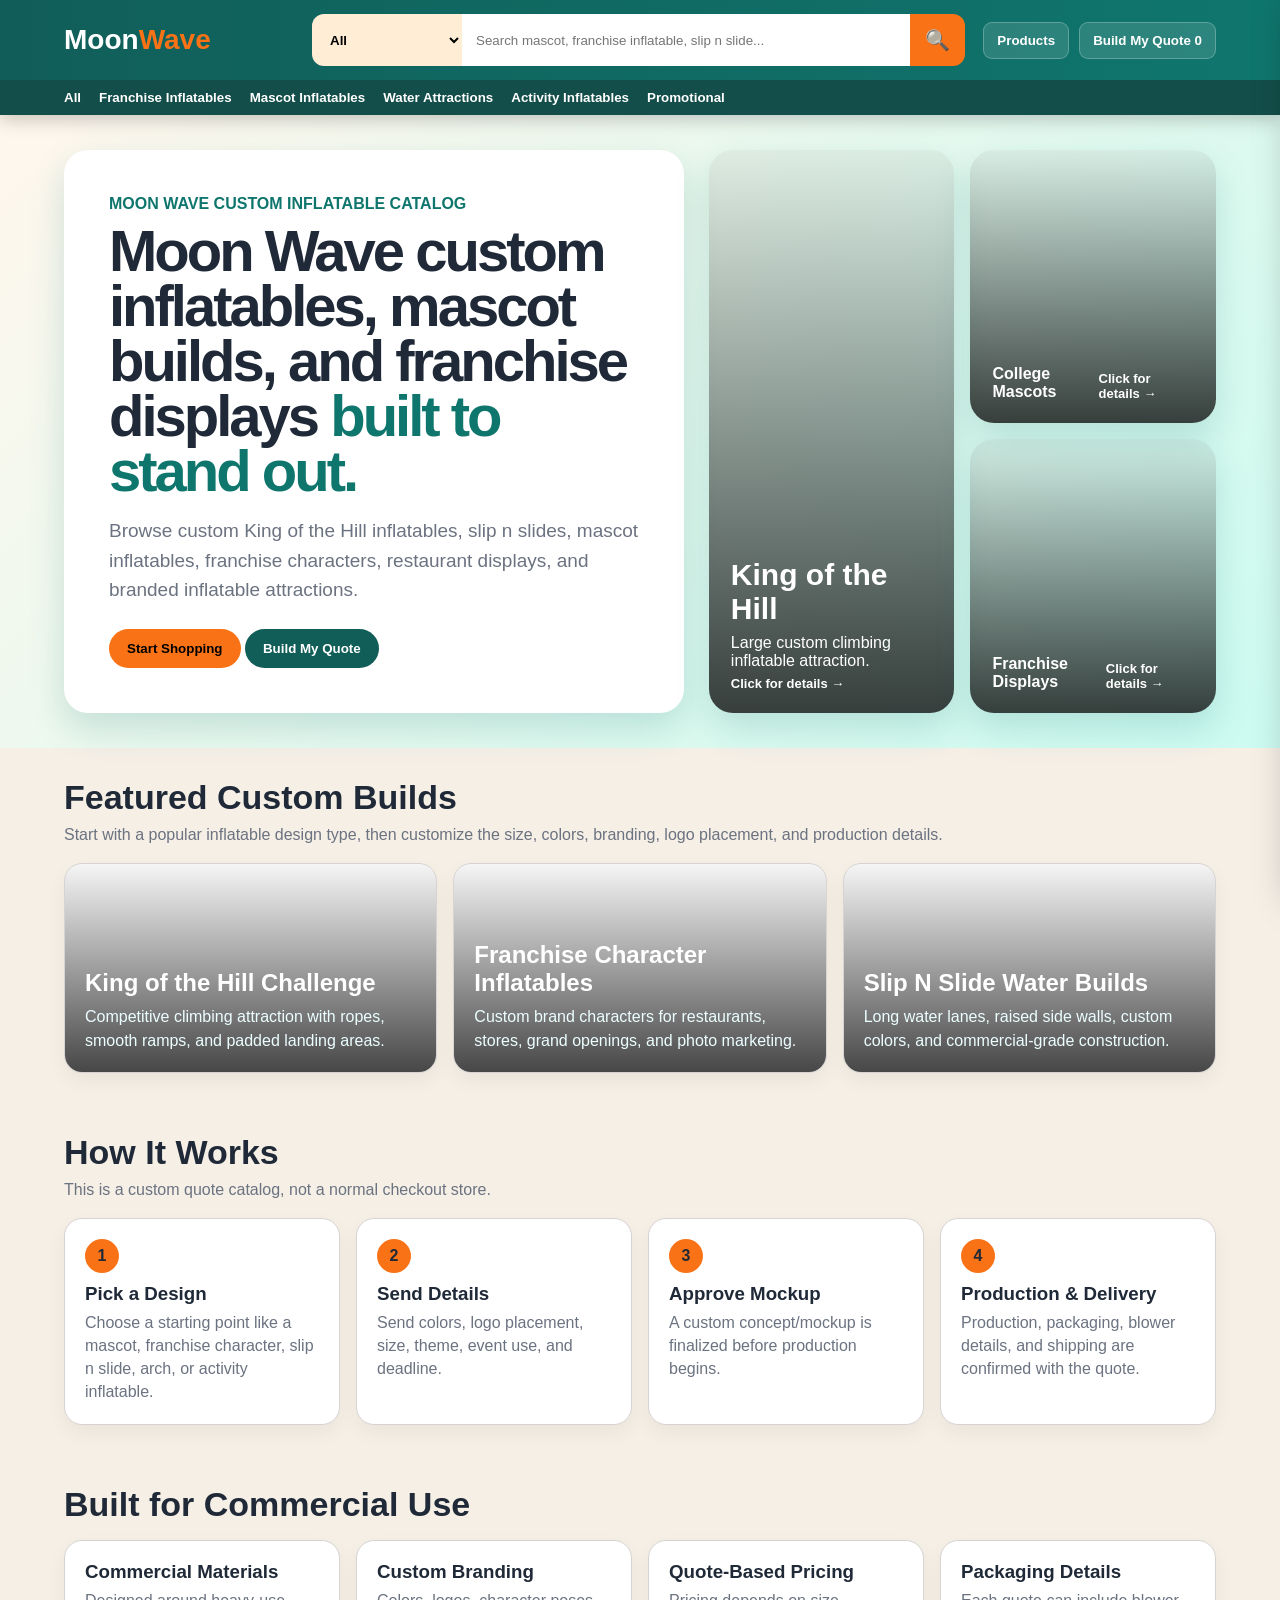
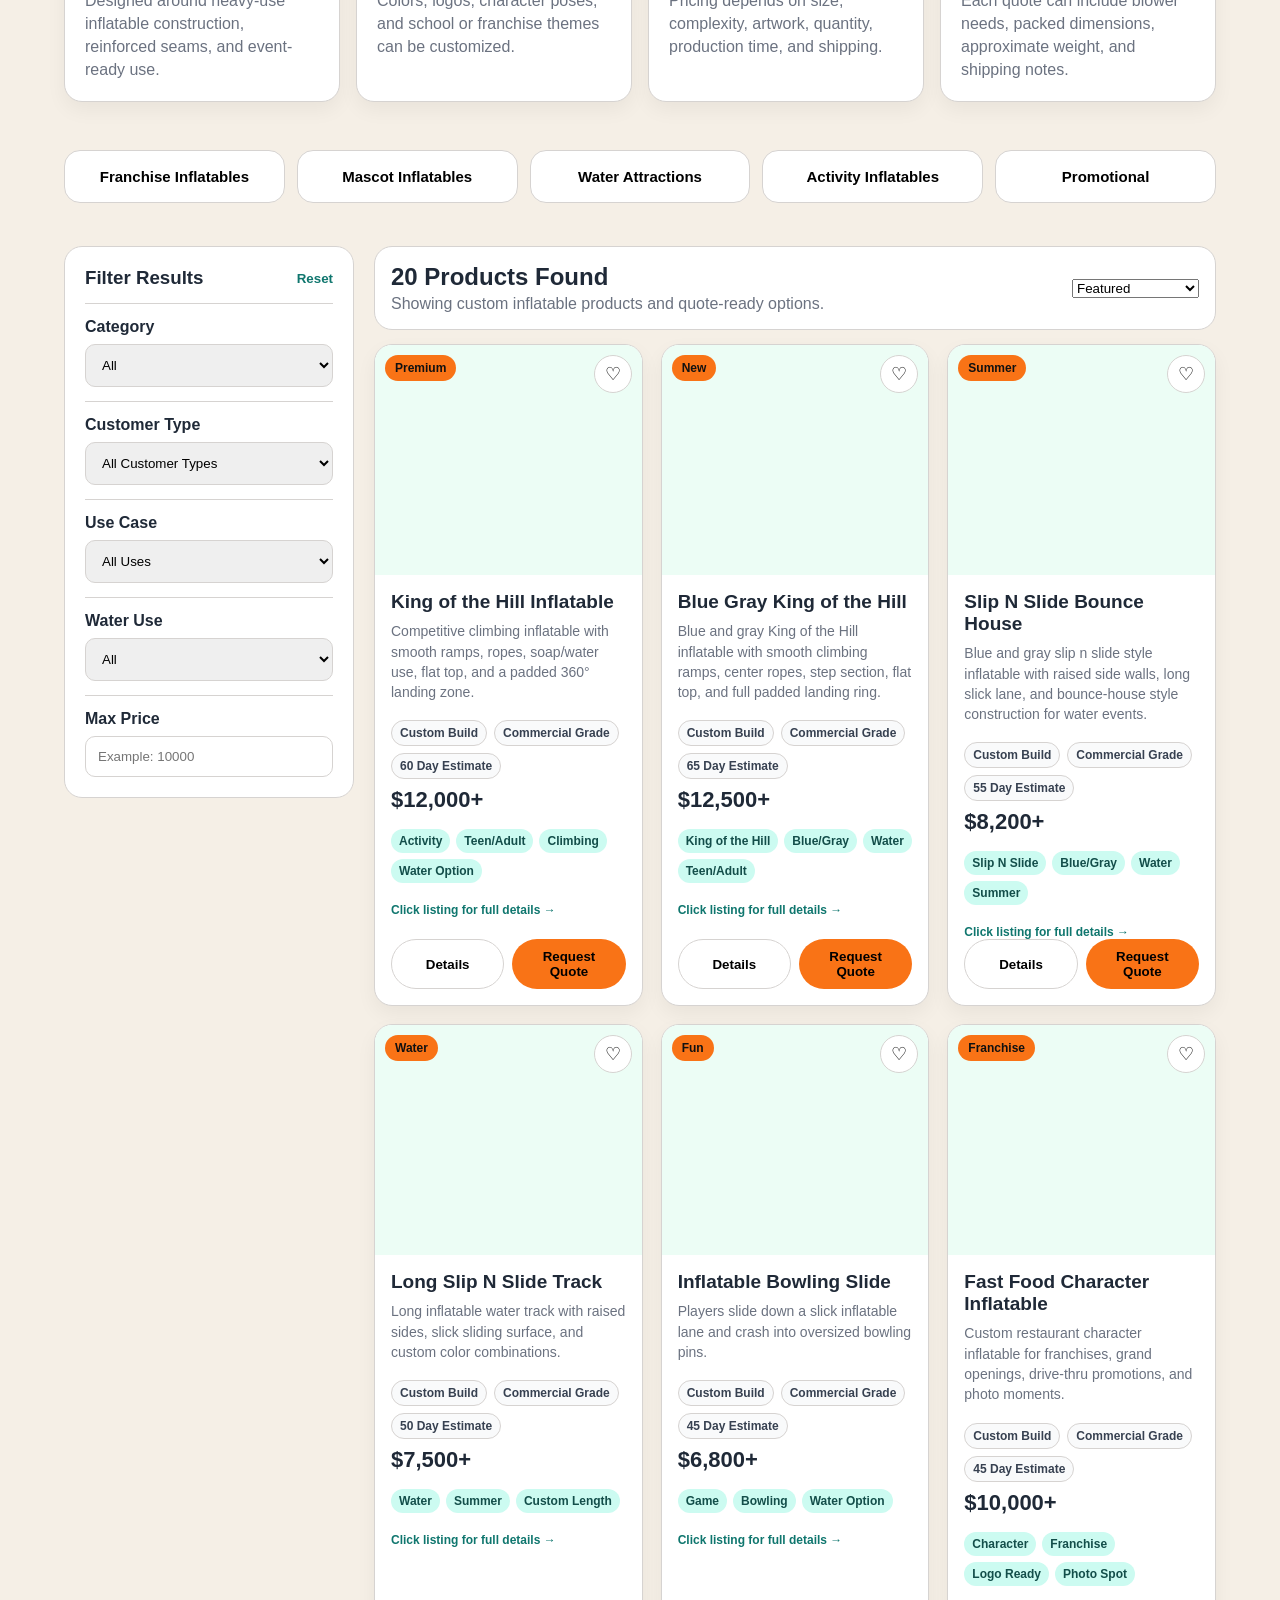
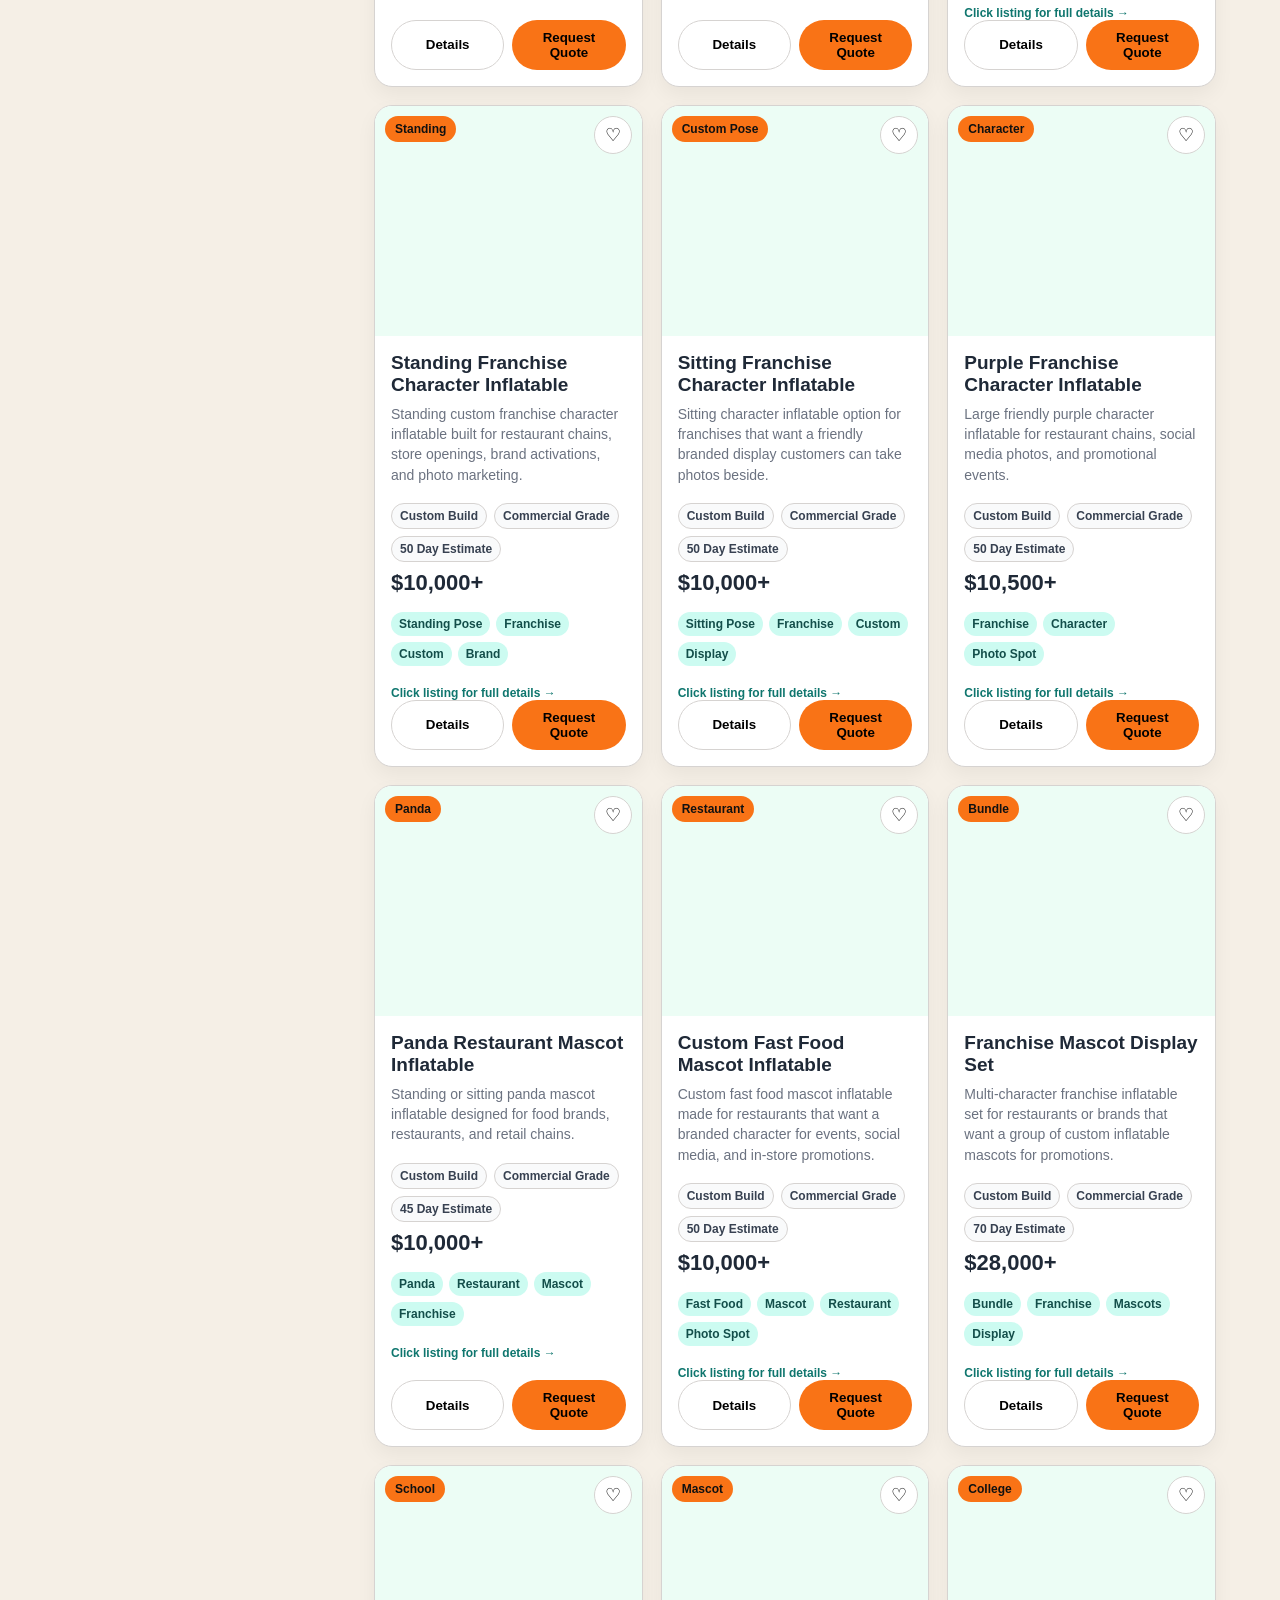
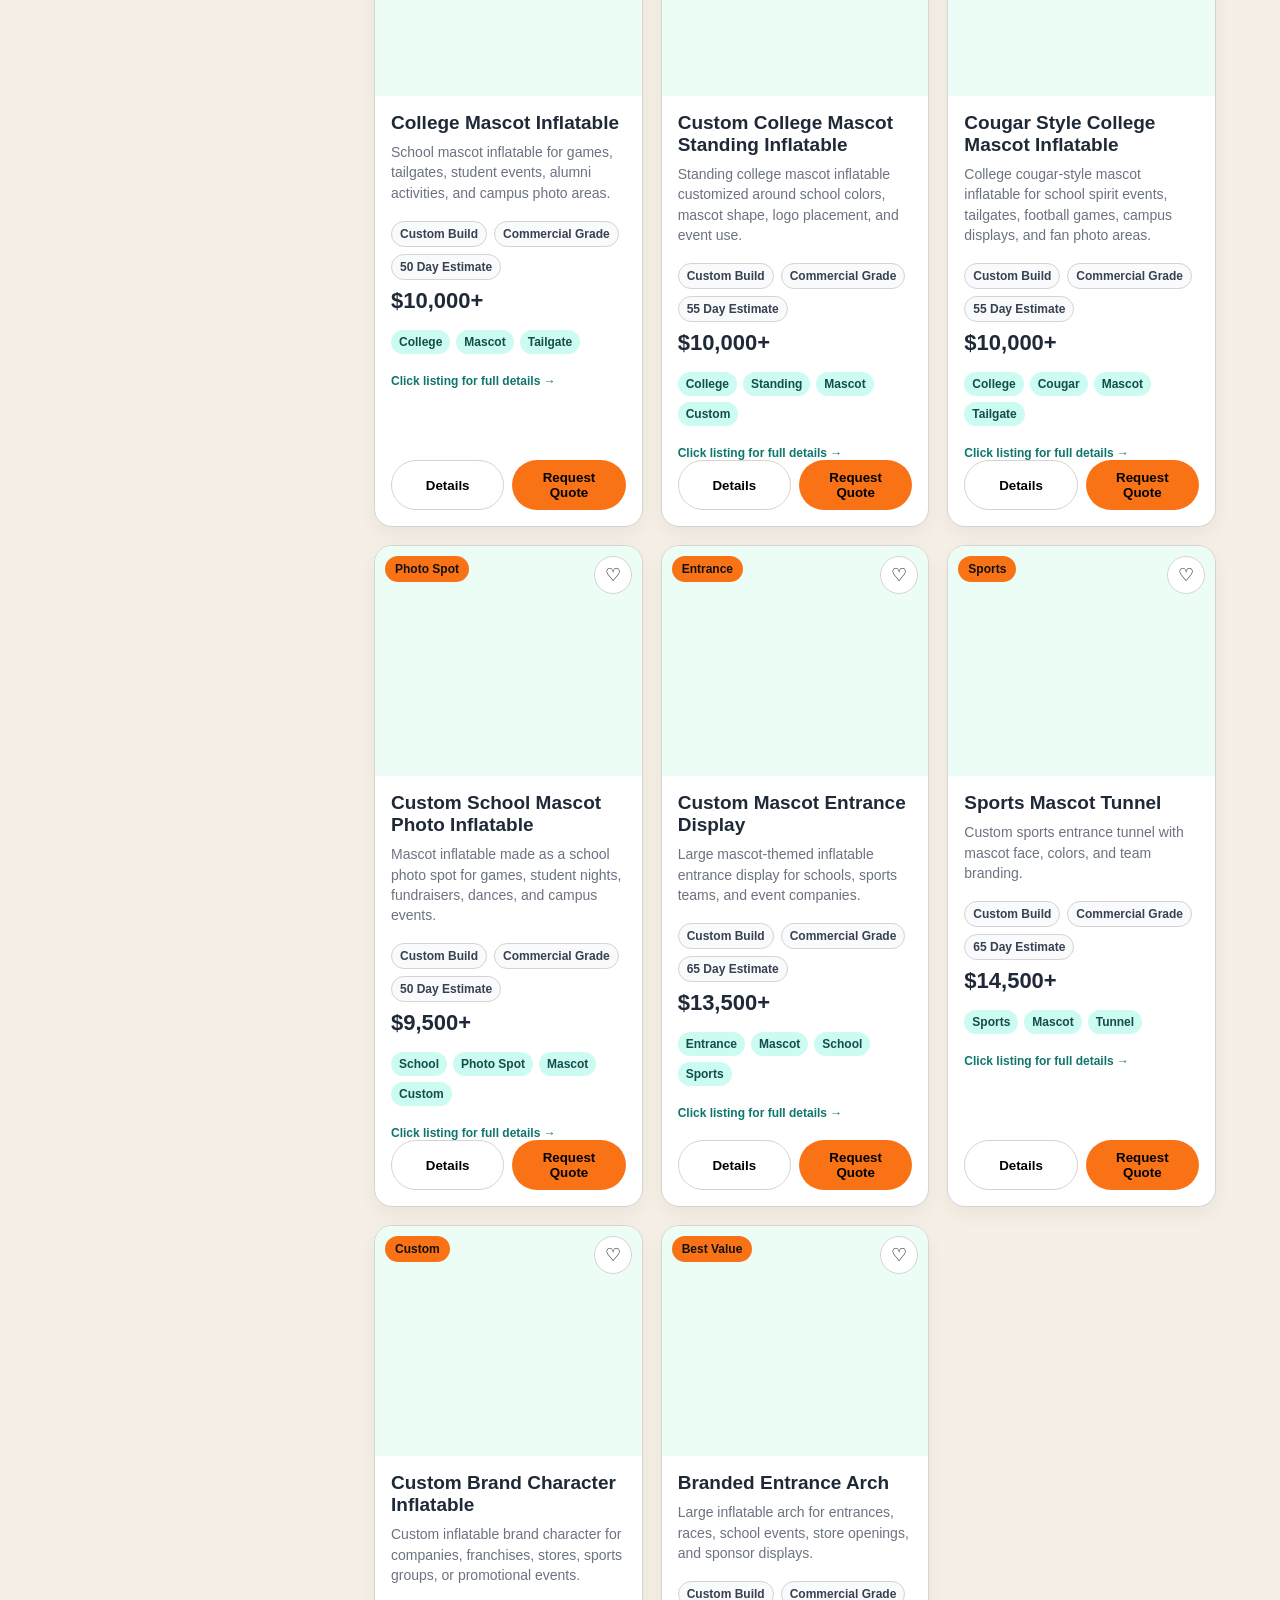
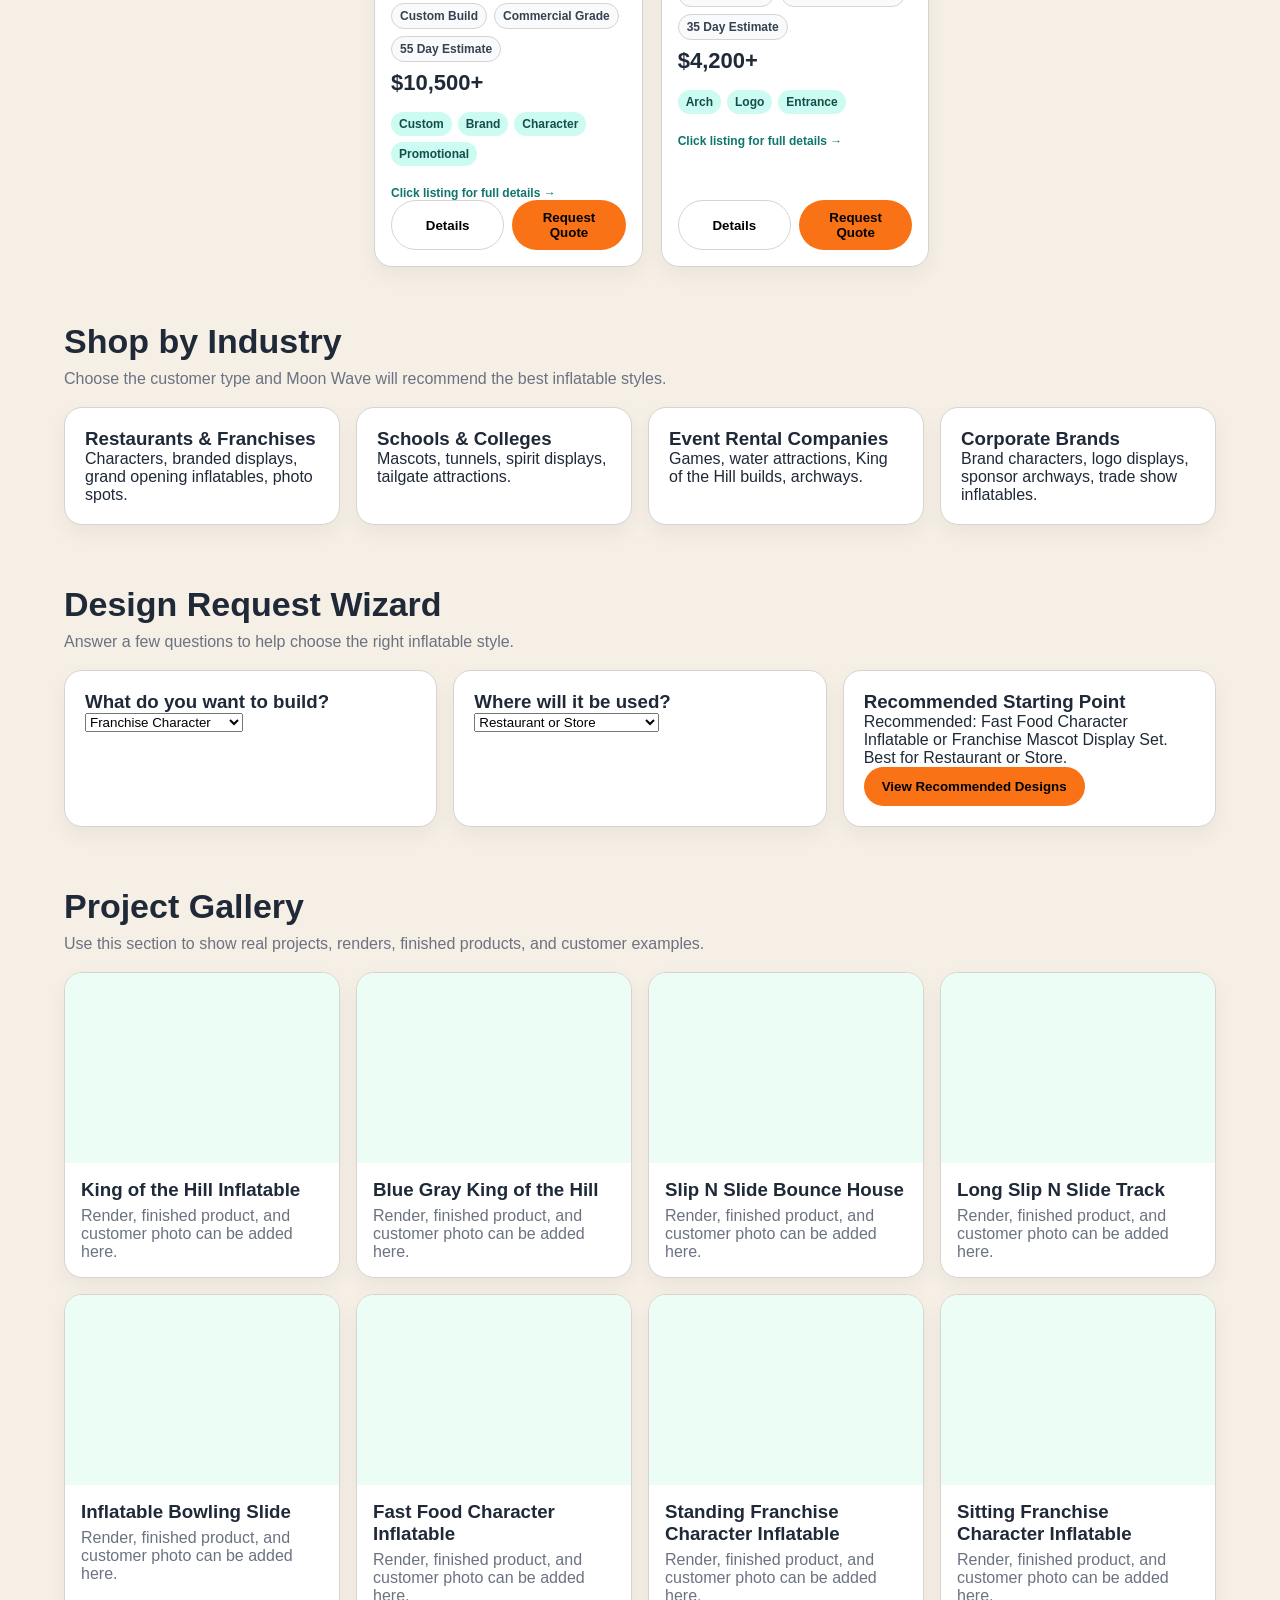
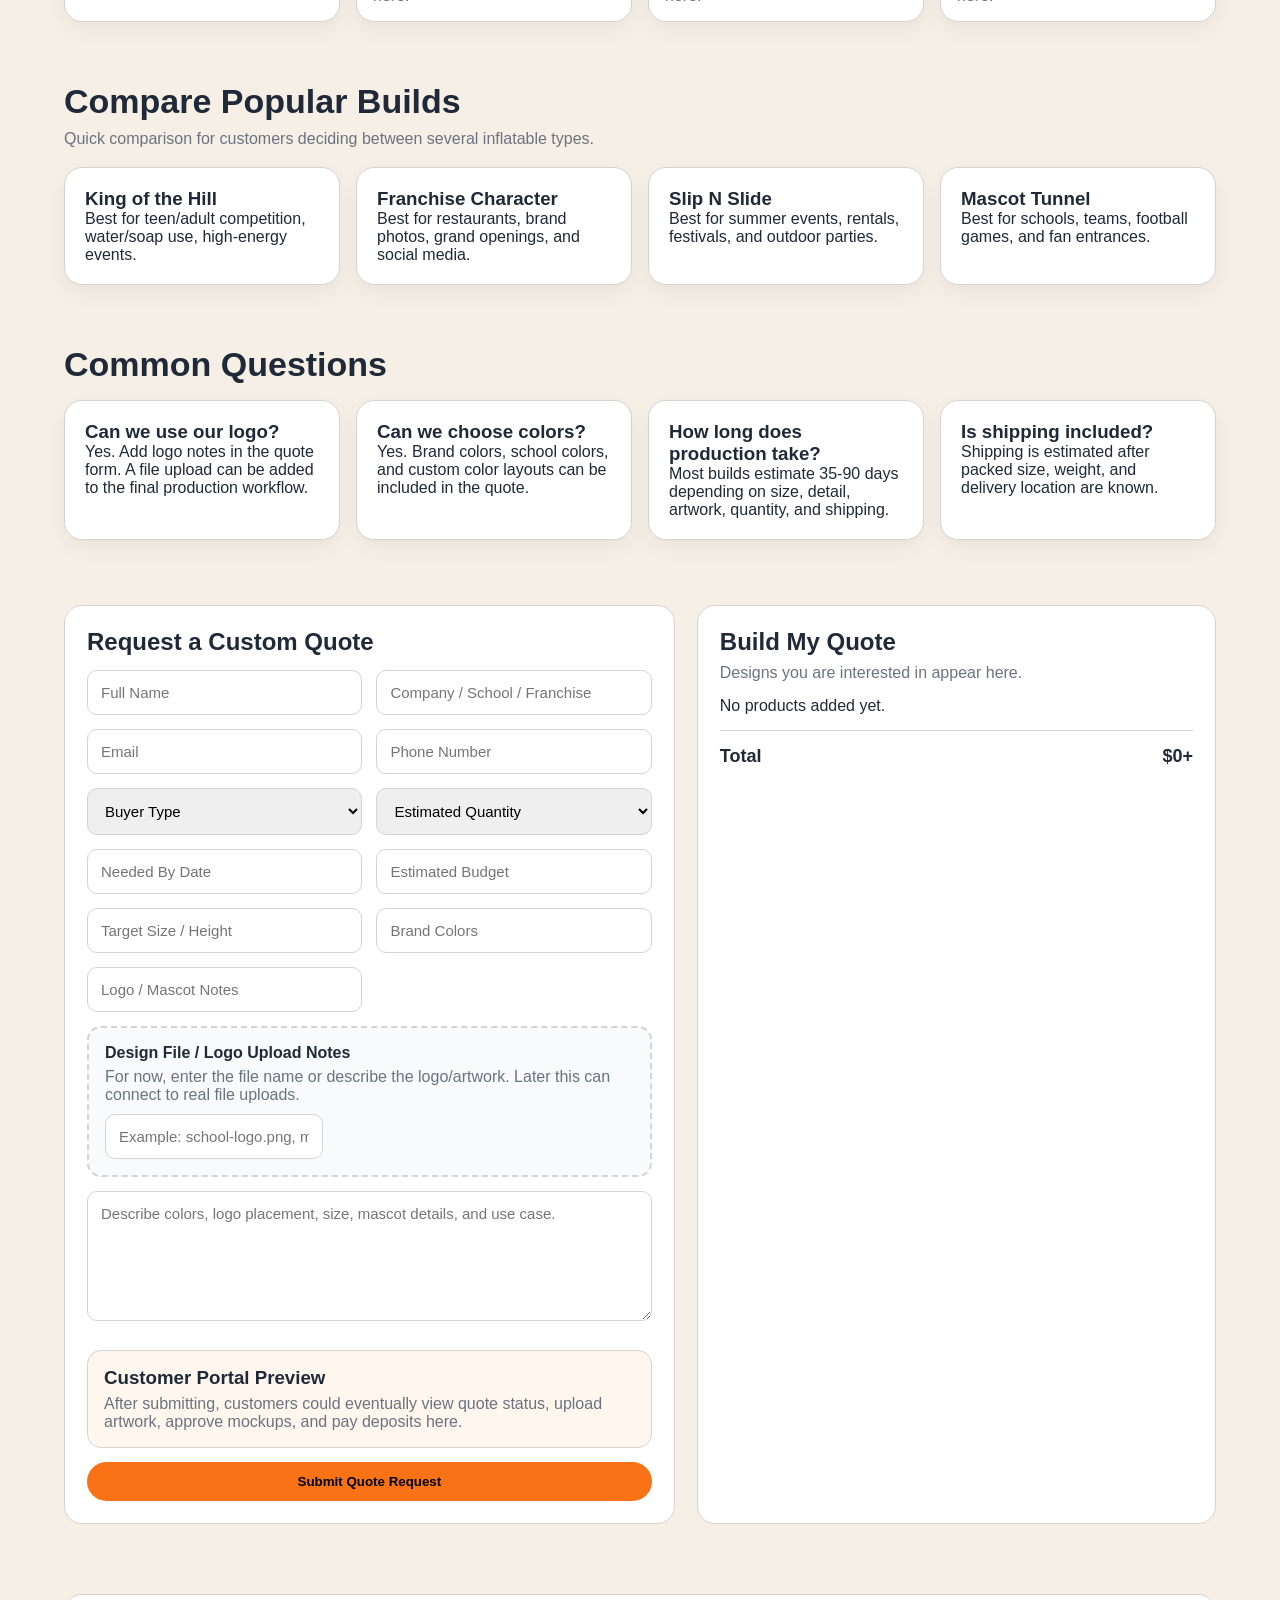
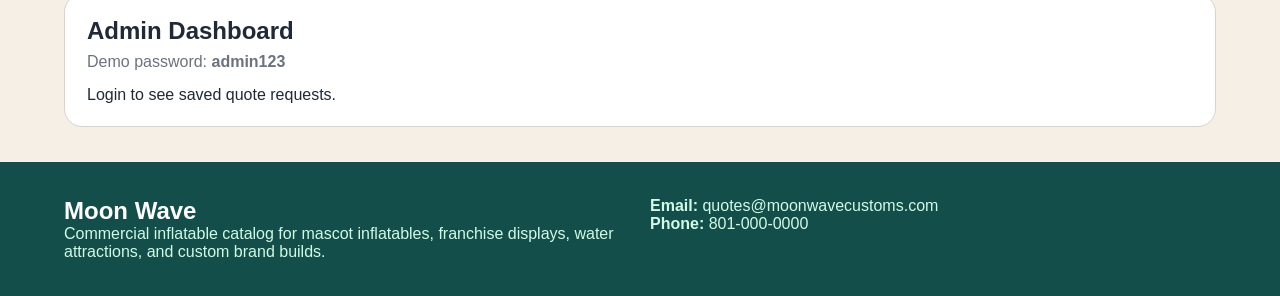
==== commit 8f2f4d1f: "Update index.html" ====
--- a/index.html
+++ b/index.html
@@ -683,6 +683,24 @@
   text-align:center;
 }
 
+
+.heroCard,
+.featuredCard{
+  cursor:pointer;
+}
+
+.heroCard:hover,
+.featuredCard:hover{
+  transform:translateY(-3px);
+  transition:.18s;
+  box-shadow:0 18px 42px rgba(0,0,0,.18);
+}
+
+.heroCard:focus,
+.featuredCard:focus{
+  outline:3px solid var(--accent);
+}
+
 @media(max-width:900px){
   .top,.hero,.layout,.quote,.modalBox,footer{grid-template-columns:1fr}
   aside{position:static}
@@ -726,19 +744,19 @@
   </div>
 
   <div class="heroCards">
-    <div class="heroCard big" id="heroBig">
+    <div class="heroCard big" id="heroBig" onclick="openModal(1)" role="button" tabindex="0" onkeydown="if(event.key==='Enter'){openModal(1)}">
       <div>
         <h3>King of the Hill</h3>
-        <p>Large custom climbing inflatable attraction.</p>
+        <p>Large custom climbing inflatable attraction.</p><p style="font-size:13px;font-weight:900;margin-top:6px;">Click for details →</p>
       </div>
     </div>
 
-    <div class="heroCard" id="heroMascot">
-      <strong>College Mascots</strong>
-    </div>
-
-    <div class="heroCard" id="heroFranchise">
-      <strong>Franchise Displays</strong>
+    <div class="heroCard" id="heroMascot" onclick="openModal(13)" role="button" tabindex="0" onkeydown="if(event.key==='Enter'){openModal(13)}">
+      <strong>College Mascots</strong><p style="font-size:13px;font-weight:900;margin-top:6px;">Click for details →</p>
+    </div>
+
+    <div class="heroCard" id="heroFranchise" onclick="openModal(6)" role="button" tabindex="0" onkeydown="if(event.key==='Enter'){openModal(6)}">
+      <strong>Franchise Displays</strong><p style="font-size:13px;font-weight:900;margin-top:6px;">Click for details →</p>
     </div>
   </div>
 </section>
@@ -1170,7 +1188,7 @@
   return "data:image/svg+xml;charset=UTF-8," + encodeURIComponent(svg);
 }
 
-const products = [
+let products = [
   {
     id:1,
     name:"King of the Hill Inflatable",
@@ -1987,12 +2005,76 @@
   if(e.target.id==="modal") closeModal();
 });
 
-fillNav();
-renderProducts();
-renderQuote();
-renderAdmin();
-runWizard();
-renderProjectGallery();
+
+function enhanceProductsForCustomerView(){
+  products.forEach(p => {
+    p.gallery = Array.isArray(p.gallery) && p.gallery.length ? p.gallery : [p.image || "images/inflatable-catalog-image.png"];
+    p.priceRange = p.priceRange || money(Number(p.price || 0)) + " estimated starting range";
+    p.rating = p.rating || 4.9;
+    p.reviews = p.reviews || 0;
+    p.badge = p.badge || "Custom";
+    p.size = p.size || p.sizes || "Custom";
+    p.days = Number(p.days || String(p.time || "60").match(/\d+/)?.[0] || 60);
+    p.tags = Array.isArray(p.tags) ? p.tags : String(p.tags || p.category || "Custom").split(",").map(x=>x.trim()).filter(Boolean);
+    p.keywords = Array.isArray(p.keywords) ? p.keywords : String(p.keywords || "").split(",").map(x=>x.trim()).filter(Boolean);
+    p.water = typeof p.water === "boolean" ? p.water : String(p.category || "").toLowerCase().includes("water");
+
+    p.details = Array.isArray(p.details) ? p.details : String(p.details || "Custom size options available|Colors can be matched to brand or school colors|Logo/artwork placement available|Commercial-grade inflatable build style").split("|");
+    p.packaging = Array.isArray(p.packaging) ? p.packaging : String(p.packaging || "Packed dimensions depend on final size|Approximate weight confirmed after design approval|Blower requirements confirmed with quote|Shipping or freight quote available").split("|");
+    p.included = Array.isArray(p.included) ? p.included : String(p.included || "Custom inflatable design|Artwork/color planning|Quote review before production|Packaging/shipping estimate").split("|");
+
+    if(!p.sizeOptions){
+      if(p.category === "Activity Inflatables"){
+        p.sizeOptions = [
+          {label:"Standard — 20 to 25 ft", mult:1, days:0},
+          {label:"Large — 30 to 40 ft", mult:1.35, days:10},
+          {label:"XL Commercial — 45+ ft", mult:1.75, days:18}
+        ];
+      }else if(p.category === "Water Attractions"){
+        p.sizeOptions = [
+          {label:"Small — 25 to 35 ft", mult:.9, days:-5},
+          {label:"Standard — 40 to 60 ft", mult:1, days:0},
+          {label:"Long Track — 70 to 100 ft", mult:1.45, days:12}
+        ];
+      }else if(p.category === "Mascot Inflatables" || p.category === "Franchise Inflatables"){
+        p.sizeOptions = [
+          {label:"Small Display — 4 to 6 ft", mult:.85, days:-5},
+          {label:"Standard Character — 7 to 10 ft", mult:1, days:0},
+          {label:"Large Photo Display — 11 to 15 ft", mult:1.4, days:12}
+        ];
+      }else{
+        p.sizeOptions = [
+          {label:"Standard", mult:1, days:0},
+          {label:"Large", mult:1.3, days:10},
+          {label:"Extra Large", mult:1.6, days:18}
+        ];
+      }
+    }
+  });
+}
+
+async function loadProductsFromJson(){
+  try{
+    const res = await fetch("products.json?cacheBust=" + Date.now());
+    if(!res.ok) throw new Error("products.json not found");
+    const data = await res.json();
+    if(Array.isArray(data) && data.length){
+      products.splice(0, products.length, ...data);
+    }
+  }catch(e){
+    console.warn("Using built-in products because products.json could not be loaded.", e);
+  }
+
+  enhanceProductsForCustomerView();
+  fillNav();
+  renderProducts();
+  renderQuote();
+  if(typeof renderAdmin === "function") renderAdmin();
+  if(typeof runWizard === "function") runWizard();
+  if(typeof renderProjectGallery === "function") renderProjectGallery();
+}
+
+loadProductsFromJson();
 </script>
 
 </body>
